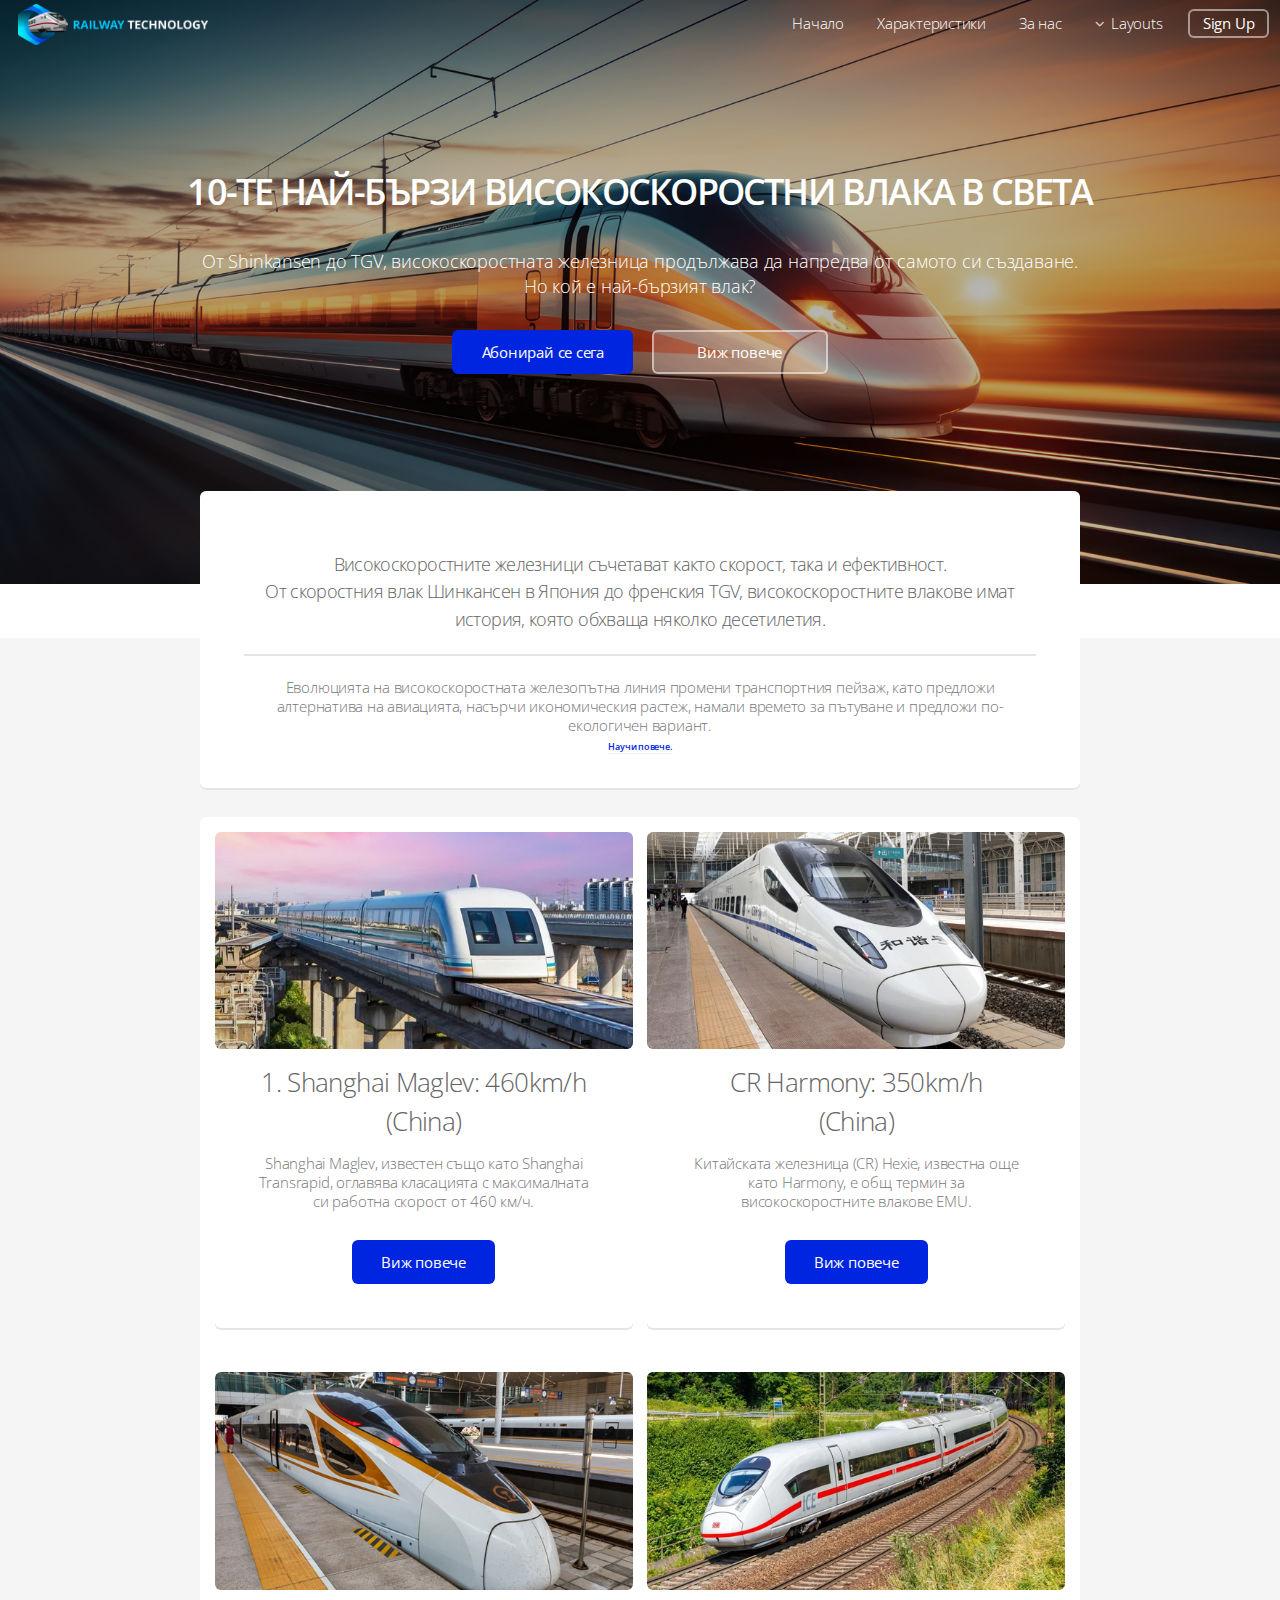
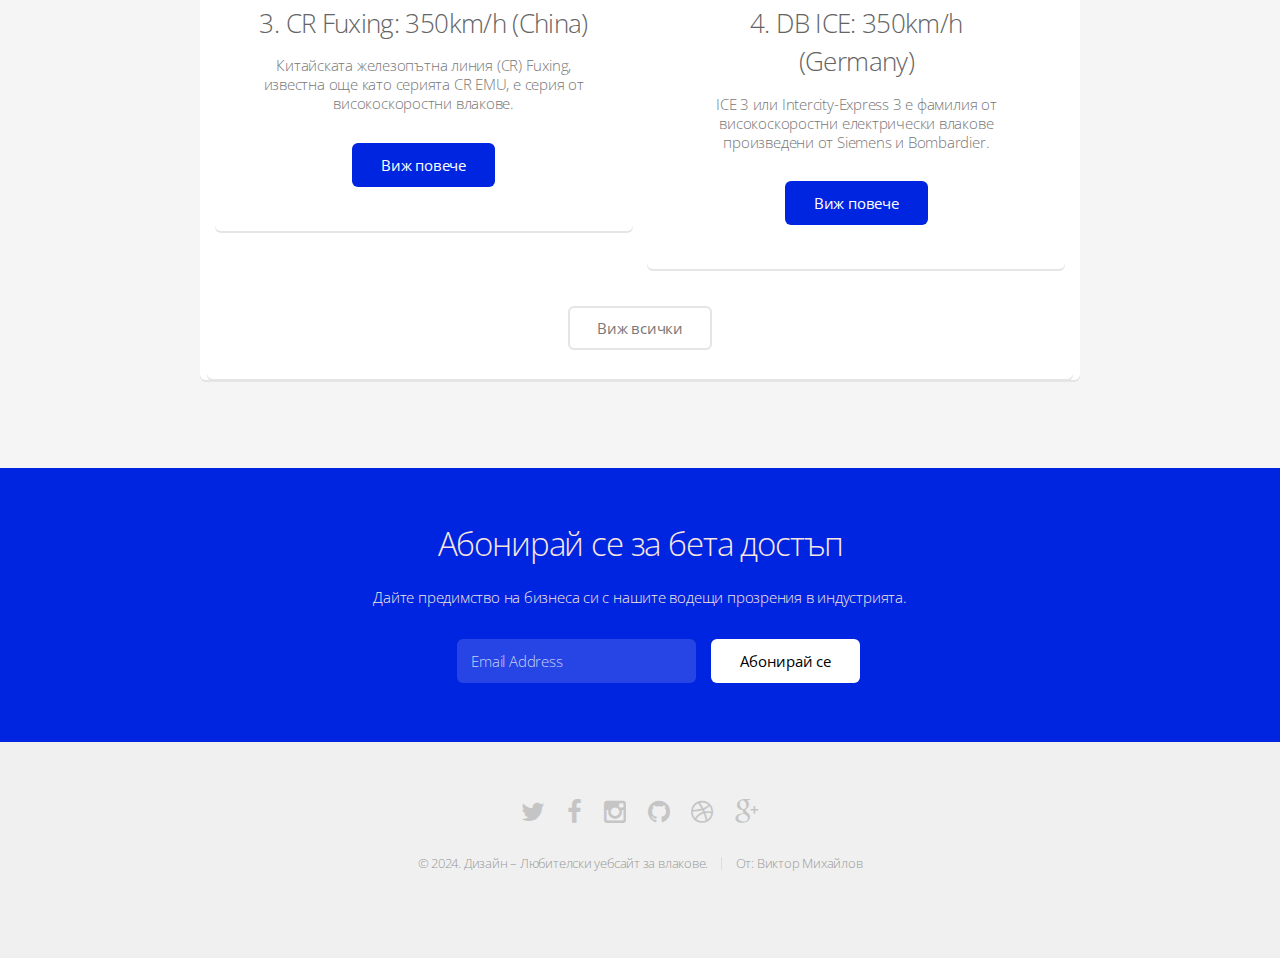
==== index.html @ ba0f1f6e "Commit 1(Bez final)" ====
<!doctype html>
<html>
	<head>
		<title>Railway technology</title>
		<meta charset="utf-8" />
		<meta name="viewport" content="width=device-width, initial-scale=1" />
		<!--[if lte IE 8]><script src="assets/js/ie/html5shiv.js"></script><![endif]-->
		<link rel="stylesheet" href="assets/css/main.css" />
		<!--[if lte IE 8]><link rel="stylesheet" href="assets/css/ie8.css" /><![endif]-->
	</head>
	<body class="landing">
		<div id="page-wrapper">

			<!-- Header -->
				<header id="header" class="alt">
					<h1><img class="logoimg" src="images/logo.png" alt="" /></h1>
					<nav id="nav">
						<ul>
							<li><a href="">Начало</a></li>
                            <li><a href="features.html">Характеристики</a></li>
                            <li><a href="aboutus.html">За нас</a></li>
							<li>
								<a href="#" class="icon fa-angle-down">Layouts</a>
								<ul>
									<li><a href="generic.html">Generic</a></li>
									<li><a href="contact.html">Contact</a></li>
									<li><a href="elements.html">Elements</a></li>
									<li>
										<a href="#">Submenu</a>
										<ul>
											<li><a href="#">Option One</a></li>
											<li><a href="#">Option Two</a></li>
											<li><a href="#">Option Three</a></li>
											<li><a href="#">Option Four</a></li>
										</ul>
									</li>
								</ul>
							</li>
							<li><a href="#" class="button">Sign Up</a></li>
						</ul>
					</nav>
				</header>

			<!-- Banner -->
				<section id="banner">
					<h2>10-те най-бързи високоскоростни влака в света</h2>
					<p>От Shinkansen до TGV, високоскоростната железница продължава да напредва от самото си създаване. <br>Но кой е най-бързият влак?<br /></p>
					<ul class="actions">
						<li><a href="#" class="button primary">Абонирай се сега</a></li>
						<li><a href="#" class="button secondary">Виж повече</a></li>
					</ul>
				</section>

			<!-- Main -->
				<section id="main" class="container">

					<section class="box special">
						<header class="major">
							<h2>Високоскоростните железници съчетават както скорост, така и ефективност. <br>От скоростния влак Шинкансен в Япония до френския TGV, високоскоростните влакове имат история, която обхваща няколко десетилетия.
							<br />
							</h2>
							<p>Еволюцията на високоскоростната железопътна линия промени транспортния пейзаж, като предложи алтернатива на авиацията, насърчи икономическия растеж, намали времето за пътуване и предложи по-екологичен вариант.<br><a class="rmore" href="#">Научи повече.</a><br/></p>
						</header>
						<span class="image featured"><img src="images/pic01.jpg" alt="" /></span>
					</section>

				<div class="row box preview">
						<div class="6u 12u(narrower) preblc">

							<section class="box special">
								<span class="image featured"><img src="images/pic02.jpg" alt="" /></span>
								<h3>1. Shanghai Maglev: 460km/h (China)</h3>
								<p>Shanghai Maglev, известен също като Shanghai Transrapid, оглавява класацията с максималната си работна скорост от 460 км/ч.</p>
								<ul class="actions">
									<li><a href="#" class="button alt primary">Виж повече</a></li>
								</ul>
							</section>

						</div>
						<div class="6u 12u(narrower) preblc">

							<section class="box special">
								<span class="image featured"><img src="images/pic03.jpg" alt="" /></span>
								<h3>CR Harmony: 350km/h (China)</h3>
								<p>Китайската железница (CR) Hexie, известна още като Harmony, е общ термин за високоскоростните влакове EMU.</p>
								<ul class="actions">
									<li><a href="#" class="button alt primary">Виж повече</a></li>
								</ul>
							</section>

						</div>
						<div class="6u 12u(narrower) preblc">

							<section class="box special">
								<span class="image featured"><img src="images/pic04.jpg" alt="" /></span>
								<h3>3. CR Fuxing: 350km/h (China)</h3>
								<p>Китайската железопътна линия (CR) Fuxing, известна още като серията CR EMU, е серия от високоскоростни влакове.</p>
								<ul class="actions">
									<li><a href="#" class="button alt primary">Виж повече</a></li>
								</ul>
							</section>

						</div>
						<div class="6u 12u(narrower) preblc">

							<section class="box special">
								<span class="image featured"><img src="images/pic05.jpg" alt="" /></span>
								<h3>4. DB ICE: 350km/h (Germany)</h3>
								<p>ICE 3 или Intercity-Express 3 е фамилия от високоскоростни електрически влакове произведени от Siemens и Bombardier.</p>
								<ul class="actions">
									<li><a href="#" class="button alt primary">Виж повече</a></li>
								</ul>
							</section>

						</div>

 						
							<section class="box special ulhome">
								<ul class="actions">
									<li><a href="features.html" class="button alt">Виж всички</a></li>
								</ul>
							</section>
						                   
			<!-- CTA end-->                    
                    
					</div>

				</section>

			<!-- CTA -->
				<section id="cta">

					<h2>Абонирай се за бета достъп</h2>
					<p>Дайте предимство на бизнеса си с нашите водещи прозрения в индустрията.</p>

					<form>
						<div class="row uniform 50%">
							<div class="8u 12u(mobilep)">
								<input type="email" name="email" id="email" placeholder="Email Address" />
							</div>
							    <div class="4u 12u(mobilep)">
					                <ul class="actions">
						                <li><a href="#" class="button tertiary">Абонирай се</a></li>						
					                </ul>
							    </div>
						    </div>
					</form>

				</section>

			<!-- Footer -->
				<footer id="footer">
					<ul class="icons">
						<li><a href="#" class="icon fa-twitter"><span class="label">Twitter</span></a></li>
						<li><a href="#" class="icon fa-facebook"><span class="label">Facebook</span></a></li>
						<li><a href="#" class="icon fa-instagram"><span class="label">Instagram</span></a></li>
						<li><a href="#" class="icon fa-github"><span class="label">Github</span></a></li>
						<li><a href="#" class="icon fa-dribbble"><span class="label">Dribbble</span></a></li>
						<li><a href="#" class="icon fa-google-plus"><span class="label">Google+</span></a></li>
					</ul>
					<ul class="copyright">
						<li>&copy; 2024. Дизайн – Любителски уебсайт за влакове.</li><li>От: Виктор Михайлов</li>
					</ul>
				</footer>

		</div>

		<!-- Scripts -->
			<script src="assets/js/jquery.min.js"></script>
			<script src="assets/js/jquery.dropotron.min.js"></script>
			<script src="assets/js/jquery.scrollgress.min.js"></script>
			<script src="assets/js/skel.min.js"></script>
			<script src="assets/js/util.js"></script>
			<!--[if lte IE 8]><script src="assets/js/ie/respond.min.js"></script><![endif]-->
			<script src="assets/js/main.js"></script>

	</body>
</html>
---- assets/css/main.css ----
@import url('https://fonts.googleapis.com/css?family=Open+Sans&display=swap');
@import url("font-awesome.min.css");



	html, body, div, span, applet, object, iframe, h1, h2, h3, h4, h5, h6, p, blockquote, pre, a, abbr, acronym, address, big, cite, code, del, dfn, em, img, ins, kbd, q, s, samp, small, strike, strong, sub, sup, tt, var, b, u, i, center, dl, dt, dd, ol, ul, li, fieldset, form, label, legend, table, caption, tbody, tfoot, thead, tr, th, td, article, aside, canvas, details, embed, figure, figcaption, footer, header, hgroup, menu, nav, output, ruby, section, summary, time, mark, audio, video {
		margin: 0;
		padding: 0;
		border: 0;
		font-size: 100%;
		font: inherit;
		vertical-align: baseline;
	}

    .logoimg {
        width: 15%;
        padding-top: 0.3em;
    }


	article, aside, details, figcaption, figure, footer, header, hgroup, menu, nav, section {
		display: block;
	}

	body {
		line-height: 1;
	}

	ol, ul {
		list-style: none;
	}

	blockquote, q {
		quotes: none;
	}

	blockquote:before, blockquote:after, q:before, q:after {
		content: '';
		content: none;
	}

	table {
		border-collapse: collapse;
		border-spacing: 0;
	}

	body {
		-webkit-text-size-adjust: none;
	}

/* Box Model */

	*, *:before, *:after {
		-moz-box-sizing: border-box;
		-webkit-box-sizing: border-box;
		box-sizing: border-box;
	}

/* Containers */

	.container {
		margin-left: auto;
		margin-right: auto;
	}
    .features_cnt {
        margin-top: -8em !important;
    }


	.container.\31 25\25 {
		width: 100%;
		max-width: 75em;
		min-width: 60em;
	}

	.container.\37 5\25 {
		width: 45em;
	}

	.container.\35 0\25 {
		width: 30em;
	}

	.container.\32 5\25 {
		width: 15em;
	}

	.container {
		width: 60em;
	}

	@media screen and (max-width: 1680px) {

		.container.\31 25\25 {
			width: 100%;
			max-width: 75em;
			min-width: 60em;
		}

		.container.\37 5\25 {
			width: 45em;
		}

		.container.\35 0\25 {
			width: 30em;
		}

		.container.\32 5\25 {
			width: 15em;
		}

		.container {
			width: 60em;
		}

	}

	@media screen and (max-width: 1280px) {

		.container.\31 25\25 {
			width: 100%;
			max-width: 75em;
			min-width: 60em;
		}

		.container.\37 5\25 {
			width: 45em;
		}

		.container.\35 0\25 {
			width: 30em;
		}

		.container.\32 5\25 {
			width: 15em;
		}

		.container {
			width: 60em;
		}

	}

	@media screen and (max-width: 980px) {

		.container.\31 25\25 {
			width: 100%;
			max-width: 112.5%;
			min-width: 90%;
		}

		.container.\37 5\25 {
			width: 67.5%;
		}

		.container.\35 0\25 {
			width: 45%;
		}

		.container.\32 5\25 {
			width: 22.5%;
		}

		.container {
			width: 90%;
		}

	}

	@media screen and (max-width: 840px) {

		.container.\31 25\25 {
			width: 100%;
			max-width: 112.5%;
			min-width: 90%;
		}

		.container.\37 5\25 {
			width: 67.5%;
		}

		.container.\35 0\25 {
			width: 45%;
		}

		.container.\32 5\25 {
			width: 22.5%;
		}

		.container {
			width: 90% !important;
		}

	}

	@media screen and (max-width: 736px) {

		.container.\31 25\25 {
			width: 100%;
			max-width: 125%;
			min-width: 100%;
		}

		.container.\37 5\25 {
			width: 75%;
		}

		.container.\35 0\25 {
			width: 50%;
		}

		.container.\32 5\25 {
			width: 25%;
		}

		.container {
			width: 100% !important;
		}

	}

	@media screen and (max-width: 480px) {

		.container.\31 25\25 {
			width: 100%;
			max-width: 125%;
			min-width: 100%;
		}

		.container.\37 5\25 {
			width: 75%;
		}

		.container.\35 0\25 {
			width: 50%;
		}

		.container.\32 5\25 {
			width: 25%;
		}

		.container {
			width: 100% !important;
		}

	}
        .inner_a {
            padding-bottom: 0 !important;
        }
        .inner_b {
            padding-top: 0 !important;
        }
        .inner_d {
            padding: 0 0 !important;
        }

/* Grid */

	.row {
		border-bottom: solid 1px transparent;
		-moz-box-sizing: border-box;
		-webkit-box-sizing: border-box;
		box-sizing: border-box;
	}

	.row > * {
		float: left;
		-moz-box-sizing: border-box;
		-webkit-box-sizing: border-box;
		box-sizing: border-box;
	}

	.row:after, .row:before {
		content: '';
		display: block;
		clear: both;
		height: 0;
	}

	.row.uniform > * > :first-child {
		margin-top: 0;
	}

	.row.uniform > * > :last-child {
		margin-bottom: 0;
	}

	.row.\30 \25 > * {
		padding: 0 0 0 0em;
	}

	.row.\30 \25 {
		margin: 0 0 -1px 0em;
	}

	.row.uniform.\30 \25 > * {
		padding: 0em 0 0 0em;
	}

	.row.uniform.\30 \25 {
		margin: 0em 0 -1px 0em;
	}

	.row > * {
		padding: 0 0 0 2em;
	}

	.row {
		margin: 0 0 -1px -2em;
	}

	.row.uniform > * {
		padding: 2em 0 0 2em;
	}

	.row.uniform {
		margin: -2em 0 -1px -2em;
	}

	.row.\32 00\25 > * {
		padding: 0 0 0 4em;
	}

	.row.\32 00\25 {
		margin: 0 0 -1px -4em;
	}

	.row.uniform.\32 00\25 > * {
		padding: 4em 0 0 4em;
	}

	.row.uniform.\32 00\25 {
		margin: -4em 0 -1px -4em;
	}

	.row.\31 50\25 > * {
		padding: 0 0 0 3em;
	}

	.row.\31 50\25 {
		margin: 0 0 -1px -3em;
	}

	.row.uniform.\31 50\25 > * {
		padding: 3em 0 0 3em;
	}

	.row.uniform.\31 50\25 {
		margin: -3em 0 -1px -3em;
	}

	.row.\35 0\25 > * {
		padding: 0 0 0 1em;
	}

	.row.\35 0\25 {
		margin: 0 0 -1px -1em;
	}

	.row.uniform.\35 0\25 > * {
		padding: 1em 0 0 1em;
	}

	.row.uniform.\35 0\25 {
		margin: -1em 0 -1px -1em;
	}

	.row.\32 5\25 > * {
		padding: 0 0 0 0.5em;
	}

	.row.\32 5\25 {
		margin: 0 0 -1px -0.5em;
	}

	.row.uniform.\32 5\25 > * {
		padding: 0.5em 0 0 0.5em;
	}

	.row.uniform.\32 5\25 {
		margin: -0.5em 0 -1px -0.5em;
	}

	.\31 2u, .\31 2u\24 {
		width: 100%;
		clear: none;
		margin-left: 0;
	}

	.\31 1u, .\31 1u\24 {
		width: 91.6666666667%;
		clear: none;
		margin-left: 0;
	}

	.\31 0u, .\31 0u\24 {
		width: 83.3333333333%;
		clear: none;
		margin-left: 0;
	}

	.\39 u, .\39 u\24 {
		width: 75%;
		clear: none;
		margin-left: 0;
	}

	.\38 u, .\38 u\24 {
		width: 66.6666666667%;
		clear: none;
		margin-left: 0;
	}

	.\37 u, .\37 u\24 {
		width: 58.3333333333%;
		clear: none;
		margin-left: 0;
	}

	.\36 u, .\36 u\24 {
		width: 50%;
		clear: none;
		margin-left: 0;
	}

	.\35 u, .\35 u\24 {
		width: 41.6666666667%;
		clear: none;
		margin-left: 0;
	}

	.\34 u, .\34 u\24 {
		width: 33.3333333333%;
		clear: none;
		margin-left: 0;
	}

	.\33 u, .\33 u\24 {
		width: 25%;
		clear: none;
		margin-left: 0;
	}

	.\32 u, .\32 u\24 {
		width: 16.6666666667%;
		clear: none;
		margin-left: 0;
	}

	.\31 u, .\31 u\24 {
		width: 8.3333333333%;
		clear: none;
		margin-left: 0;
	}

	.\31 2u\24 + *,
	.\31 1u\24 + *,
	.\31 0u\24 + *,
	.\39 u\24 + *,
	.\38 u\24 + *,
	.\37 u\24 + *,
	.\36 u\24 + *,
	.\35 u\24 + *,
	.\34 u\24 + *,
	.\33 u\24 + *,
	.\32 u\24 + *,
	.\31 u\24 + * {
		clear: left;
	}

	.\-11u {
		margin-left: 91.66667%;
	}

	.\-10u {
		margin-left: 83.33333%;
	}

	.\-9u {
		margin-left: 75%;
	}

	.\-8u {
		margin-left: 66.66667%;
	}

	.\-7u {
		margin-left: 58.33333%;
	}

	.\-6u {
		margin-left: 50%;
	}

	.\-5u {
		margin-left: 41.66667%;
	}

	.\-4u {
		margin-left: 33.33333%;
	}

	.\-3u {
		margin-left: 25%;
	}

	.\-2u {
		margin-left: 16.66667%;
	}

	.\-1u {
		margin-left: 8.33333%;
	}

	@media screen and (max-width: 1680px) {

		.row > * {
			padding: 0 0 0 2em;
		}

		.row {
			margin: 0 0 -1px -2em;
		}

		.row.uniform > * {
			padding: 2em 0 0 2em;
		}

		.row.uniform {
			margin: -2em 0 -1px -2em;
		}

		.row.\32 00\25 > * {
			padding: 0 0 0 4em;
		}

		.row.\32 00\25 {
			margin: 0 0 -1px -4em;
		}

		.row.uniform.\32 00\25 > * {
			padding: 4em 0 0 4em;
		}

		.row.uniform.\32 00\25 {
			margin: -4em 0 -1px -4em;
		}

		.row.\31 50\25 > * {
			padding: 0 0 0 3em;
		}

		.row.\31 50\25 {
			margin: 0 0 -1px -3em;
		}

		.row.uniform.\31 50\25 > * {
			padding: 3em 0 0 3em;
		}

		.row.uniform.\31 50\25 {
			margin: -3em 0 -1px -3em;
		}

		.row.\35 0\25 > * {
			padding: 0 0 0 1em;
		}

		.row.\35 0\25 {
			margin: 0 0 -1px -1em;
		}

		.row.uniform.\35 0\25 > * {
			padding: 1em 0 0 1em;
		}

		.row.uniform.\35 0\25 {
			margin: -1em 0 -1px -1em;
		}

		.row.\32 5\25 > * {
			padding: 0 0 0 0.5em;
		}

		.row.\32 5\25 {
			margin: 0 0 -1px -0.5em;
		}

		.row.uniform.\32 5\25 > * {
			padding: 0.5em 0 0 0.5em;
		}

		.row.uniform.\32 5\25 {
			margin: -0.5em 0 -1px -0.5em;
		}

		.\31 2u\28wide\29, .\31 2u\24\28wide\29 {
			width: 100%;
			clear: none;
			margin-left: 0;
		}

		.\31 1u\28wide\29, .\31 1u\24\28wide\29 {
			width: 91.6666666667%;
			clear: none;
			margin-left: 0;
		}

		.\31 0u\28wide\29, .\31 0u\24\28wide\29 {
			width: 83.3333333333%;
			clear: none;
			margin-left: 0;
		}

		.\39 u\28wide\29, .\39 u\24\28wide\29 {
			width: 75%;
			clear: none;
			margin-left: 0;
		}

		.\38 u\28wide\29, .\38 u\24\28wide\29 {
			width: 66.6666666667%;
			clear: none;
			margin-left: 0;
		}

		.\37 u\28wide\29, .\37 u\24\28wide\29 {
			width: 58.3333333333%;
			clear: none;
			margin-left: 0;
		}

		.\36 u\28wide\29, .\36 u\24\28wide\29 {
			width: 50%;
			clear: none;
			margin-left: 0;
		}

		.\35 u\28wide\29, .\35 u\24\28wide\29 {
			width: 41.6666666667%;
			clear: none;
			margin-left: 0;
		}

		.\34 u\28wide\29, .\34 u\24\28wide\29 {
			width: 33.3333333333%;
			clear: none;
			margin-left: 0;
		}

		.\33 u\28wide\29, .\33 u\24\28wide\29 {
			width: 25%;
			clear: none;
			margin-left: 0;
		}

		.\32 u\28wide\29, .\32 u\24\28wide\29 {
			width: 16.6666666667%;
			clear: none;
			margin-left: 0;
		}

		.\31 u\28wide\29, .\31 u\24\28wide\29 {
			width: 8.3333333333%;
			clear: none;
			margin-left: 0;
		}

		.\31 2u\24\28wide\29 + *,
		.\31 1u\24\28wide\29 + *,
		.\31 0u\24\28wide\29 + *,
		.\39 u\24\28wide\29 + *,
		.\38 u\24\28wide\29 + *,
		.\37 u\24\28wide\29 + *,
		.\36 u\24\28wide\29 + *,
		.\35 u\24\28wide\29 + *,
		.\34 u\24\28wide\29 + *,
		.\33 u\24\28wide\29 + *,
		.\32 u\24\28wide\29 + *,
		.\31 u\24\28wide\29 + * {
			clear: left;
		}

		.\-11u\28wide\29 {
			margin-left: 91.66667%;
		}

		.\-10u\28wide\29 {
			margin-left: 83.33333%;
		}

		.\-9u\28wide\29 {
			margin-left: 75%;
		}

		.\-8u\28wide\29 {
			margin-left: 66.66667%;
		}

		.\-7u\28wide\29 {
			margin-left: 58.33333%;
		}

		.\-6u\28wide\29 {
			margin-left: 50%;
		}

		.\-5u\28wide\29 {
			margin-left: 41.66667%;
		}

		.\-4u\28wide\29 {
			margin-left: 33.33333%;
		}

		.\-3u\28wide\29 {
			margin-left: 25%;
		}

		.\-2u\28wide\29 {
			margin-left: 16.66667%;
		}

		.\-1u\28wide\29 {
			margin-left: 8.33333%;
		}

	}

	@media screen and (max-width: 1280px) {

		.row > * {
			padding: 0 0 0 2em;
		}

		.row {
			margin: 0 0 -1px -2em;
		}

		.row.uniform > * {
			padding: 2em 0 0 2em;
		}

		.row.uniform {
			margin: -2em 0 -1px -2em;
		}

		.row.\32 00\25 > * {
			padding: 0 0 0 4em;
		}

		.row.\32 00\25 {
			margin: 0 0 -1px -4em;
		}

		.row.uniform.\32 00\25 > * {
			padding: 4em 0 0 4em;
		}

		.row.uniform.\32 00\25 {
			margin: -4em 0 -1px -4em;
		}

		.row.\31 50\25 > * {
			padding: 0 0 0 3em;
		}

		.row.\31 50\25 {
			margin: 0 0 -1px -3em;
		}

		.row.uniform.\31 50\25 > * {
			padding: 3em 0 0 3em;
		}

		.row.uniform.\31 50\25 {
			margin: -3em 0 -1px -3em;
		}

		.row.\35 0\25 > * {
			padding: 0 0 0 1em;
		}

		.row.\35 0\25 {
			margin: 0 0 -1px -1em;
		}

		.row.uniform.\35 0\25 > * {
			padding: 1em 0 0 1em;
		}

		.row.uniform.\35 0\25 {
			margin: -1em 0 -1px -1em;
		}

		.row.\32 5\25 > * {
			padding: 0 0 0 0.5em;
		}

		.row.\32 5\25 {
			margin: 0 0 -1px -0.5em;
		}

		.row.uniform.\32 5\25 > * {
			padding: 0.5em 0 0 0.5em;
		}

		.row.uniform.\32 5\25 {
			margin: -0.5em 0 -1px -0.5em;
		}

		.\31 2u\28normal\29, .\31 2u\24\28normal\29 {
			width: 100%;
			clear: none;
			margin-left: 0;
		}

		.\31 1u\28normal\29, .\31 1u\24\28normal\29 {
			width: 91.6666666667%;
			clear: none;
			margin-left: 0;
		}

		.\31 0u\28normal\29, .\31 0u\24\28normal\29 {
			width: 83.3333333333%;
			clear: none;
			margin-left: 0;
		}

		.\39 u\28normal\29, .\39 u\24\28normal\29 {
			width: 75%;
			clear: none;
			margin-left: 0;
		}

		.\38 u\28normal\29, .\38 u\24\28normal\29 {
			width: 66.6666666667%;
			clear: none;
			margin-left: 0;
		}

		.\37 u\28normal\29, .\37 u\24\28normal\29 {
			width: 58.3333333333%;
			clear: none;
			margin-left: 0;
		}

		.\36 u\28normal\29, .\36 u\24\28normal\29 {
			width: 50%;
			clear: none;
			margin-left: 0;
		}

		.\35 u\28normal\29, .\35 u\24\28normal\29 {
			width: 41.6666666667%;
			clear: none;
			margin-left: 0;
		}

		.\34 u\28normal\29, .\34 u\24\28normal\29 {
			width: 33.3333333333%;
			clear: none;
			margin-left: 0;
		}

		.\33 u\28normal\29, .\33 u\24\28normal\29 {
			width: 25%;
			clear: none;
			margin-left: 0;
		}

		.\32 u\28normal\29, .\32 u\24\28normal\29 {
			width: 16.6666666667%;
			clear: none;
			margin-left: 0;
		}

		.\31 u\28normal\29, .\31 u\24\28normal\29 {
			width: 8.3333333333%;
			clear: none;
			margin-left: 0;
		}

		.\31 2u\24\28normal\29 + *,
		.\31 1u\24\28normal\29 + *,
		.\31 0u\24\28normal\29 + *,
		.\39 u\24\28normal\29 + *,
		.\38 u\24\28normal\29 + *,
		.\37 u\24\28normal\29 + *,
		.\36 u\24\28normal\29 + *,
		.\35 u\24\28normal\29 + *,
		.\34 u\24\28normal\29 + *,
		.\33 u\24\28normal\29 + *,
		.\32 u\24\28normal\29 + *,
		.\31 u\24\28normal\29 + * {
			clear: left;
		}

		.\-11u\28normal\29 {
			margin-left: 91.66667%;
		}

		.\-10u\28normal\29 {
			margin-left: 83.33333%;
		}

		.\-9u\28normal\29 {
			margin-left: 75%;
		}

		.\-8u\28normal\29 {
			margin-left: 66.66667%;
		}

		.\-7u\28normal\29 {
			margin-left: 58.33333%;
		}

		.\-6u\28normal\29 {
			margin-left: 50%;
		}

		.\-5u\28normal\29 {
			margin-left: 41.66667%;
		}

		.\-4u\28normal\29 {
			margin-left: 33.33333%;
		}

		.\-3u\28normal\29 {
			margin-left: 25%;
		}

		.\-2u\28normal\29 {
			margin-left: 16.66667%;
		}

		.\-1u\28normal\29 {
			margin-left: 8.33333%;
		}

	}

	@media screen and (max-width: 980px) {

		.row > * {
			padding: 0 0 0 2em;
		}

		.row {
			margin: 0 0 -1px -2em;
		}

		.row.uniform > * {
			padding: 2em 0 0 2em;
		}

		.row.uniform {
			margin: -2em 0 -1px -2em;
		}

		.row.\32 00\25 > * {
			padding: 0 0 0 4em;
		}

		.row.\32 00\25 {
			margin: 0 0 -1px -4em;
		}

		.row.uniform.\32 00\25 > * {
			padding: 4em 0 0 4em;
		}

		.row.uniform.\32 00\25 {
			margin: -4em 0 -1px -4em;
		}

		.row.\31 50\25 > * {
			padding: 0 0 0 3em;
		}

		.row.\31 50\25 {
			margin: 0 0 -1px -3em;
		}

		.row.uniform.\31 50\25 > * {
			padding: 3em 0 0 3em;
		}

		.row.uniform.\31 50\25 {
			margin: -3em 0 -1px -3em;
		}

		.row.\35 0\25 > * {
			padding: 0 0 0 1em;
		}

		.row.\35 0\25 {
			margin: 0 0 -1px -1em;
		}

		.row.uniform.\35 0\25 > * {
			padding: 1em 0 0 1em;
		}

		.row.uniform.\35 0\25 {
			margin: -1em 0 -1px -1em;
		}

		.row.\32 5\25 > * {
			padding: 0 0 0 0.5em;
		}

		.row.\32 5\25 {
			margin: 0 0 -1px -0.5em;
		}

		.row.uniform.\32 5\25 > * {
			padding: 0.5em 0 0 0.5em;
		}

		.row.uniform.\32 5\25 {
			margin: -0.5em 0 -1px -0.5em;
		}

		.\31 2u\28narrow\29, .\31 2u\24\28narrow\29 {
			width: 100%;
			clear: none;
			margin-left: 0;
		}

		.\31 1u\28narrow\29, .\31 1u\24\28narrow\29 {
			width: 91.6666666667%;
			clear: none;
			margin-left: 0;
		}

		.\31 0u\28narrow\29, .\31 0u\24\28narrow\29 {
			width: 83.3333333333%;
			clear: none;
			margin-left: 0;
		}

		.\39 u\28narrow\29, .\39 u\24\28narrow\29 {
			width: 75%;
			clear: none;
			margin-left: 0;
		}

		.\38 u\28narrow\29, .\38 u\24\28narrow\29 {
			width: 66.6666666667%;
			clear: none;
			margin-left: 0;
		}

		.\37 u\28narrow\29, .\37 u\24\28narrow\29 {
			width: 58.3333333333%;
			clear: none;
			margin-left: 0;
		}

		.\36 u\28narrow\29, .\36 u\24\28narrow\29 {
			width: 50%;
			clear: none;
			margin-left: 0;
		}

		.\35 u\28narrow\29, .\35 u\24\28narrow\29 {
			width: 41.6666666667%;
			clear: none;
			margin-left: 0;
		}

		.\34 u\28narrow\29, .\34 u\24\28narrow\29 {
			width: 33.3333333333%;
			clear: none;
			margin-left: 0;
		}

		.\33 u\28narrow\29, .\33 u\24\28narrow\29 {
			width: 25%;
			clear: none;
			margin-left: 0;
		}

		.\32 u\28narrow\29, .\32 u\24\28narrow\29 {
			width: 16.6666666667%;
			clear: none;
			margin-left: 0;
		}

		.\31 u\28narrow\29, .\31 u\24\28narrow\29 {
			width: 8.3333333333%;
			clear: none;
			margin-left: 0;
		}

		.\31 2u\24\28narrow\29 + *,
		.\31 1u\24\28narrow\29 + *,
		.\31 0u\24\28narrow\29 + *,
		.\39 u\24\28narrow\29 + *,
		.\38 u\24\28narrow\29 + *,
		.\37 u\24\28narrow\29 + *,
		.\36 u\24\28narrow\29 + *,
		.\35 u\24\28narrow\29 + *,
		.\34 u\24\28narrow\29 + *,
		.\33 u\24\28narrow\29 + *,
		.\32 u\24\28narrow\29 + *,
		.\31 u\24\28narrow\29 + * {
			clear: left;
		}

		.\-11u\28narrow\29 {
			margin-left: 91.66667%;
		}

		.\-10u\28narrow\29 {
			margin-left: 83.33333%;
		}

		.\-9u\28narrow\29 {
			margin-left: 75%;
		}

		.\-8u\28narrow\29 {
			margin-left: 66.66667%;
		}

		.\-7u\28narrow\29 {
			margin-left: 58.33333%;
		}

		.\-6u\28narrow\29 {
			margin-left: 50%;
		}

		.\-5u\28narrow\29 {
			margin-left: 41.66667%;
		}

		.\-4u\28narrow\29 {
			margin-left: 33.33333%;
		}

		.\-3u\28narrow\29 {
			margin-left: 25%;
		}

		.\-2u\28narrow\29 {
			margin-left: 16.66667%;
		}

		.\-1u\28narrow\29 {
			margin-left: 8.33333%;
		}

	}

	@media screen and (max-width: 840px) {

		.row > * {
			padding: 0 0 0 2em;
		}

		.row {
			margin: 0 0 -1px -2em;
		}

		.row.uniform > * {
			padding: 2em 0 0 2em;
		}

		.row.uniform {
			margin: -2em 0 -1px -2em;
		}

		.row.\32 00\25 > * {
			padding: 0 0 0 4em;
		}

		.row.\32 00\25 {
			margin: 0 0 -1px -4em;
		}

		.row.uniform.\32 00\25 > * {
			padding: 4em 0 0 4em;
		}

		.row.uniform.\32 00\25 {
			margin: -4em 0 -1px -4em;
		}

		.row.\31 50\25 > * {
			padding: 0 0 0 3em;
		}

		.row.\31 50\25 {
			margin: 0 0 -1px -3em;
		}

		.row.uniform.\31 50\25 > * {
			padding: 3em 0 0 3em;
		}

		.row.uniform.\31 50\25 {
			margin: -3em 0 -1px -3em;
		}

		.row.\35 0\25 > * {
			padding: 0 0 0 1em;
		}

		.row.\35 0\25 {
			margin: 0 0 -1px -1em;
		}

		.row.uniform.\35 0\25 > * {
			padding: 1em 0 0 1em;
		}

		.row.uniform.\35 0\25 {
			margin: -1em 0 -1px -1em;
		}

		.row.\32 5\25 > * {
			padding: 0 0 0 0.5em;
		}

		.row.\32 5\25 {
			margin: 0 0 -1px -0.5em;
		}

		.row.uniform.\32 5\25 > * {
			padding: 0.5em 0 0 0.5em;
		}

		.row.uniform.\32 5\25 {
			margin: -0.5em 0 -1px -0.5em;
		}

		.\31 2u\28narrower\29, .\31 2u\24\28narrower\29 {
			width: 100%;
			clear: none;
			margin-left: 0;
		}

		.\31 1u\28narrower\29, .\31 1u\24\28narrower\29 {
			width: 91.6666666667%;
			clear: none;
			margin-left: 0;
		}

		.\31 0u\28narrower\29, .\31 0u\24\28narrower\29 {
			width: 83.3333333333%;
			clear: none;
			margin-left: 0;
		}

		.\39 u\28narrower\29, .\39 u\24\28narrower\29 {
			width: 75%;
			clear: none;
			margin-left: 0;
		}

		.\38 u\28narrower\29, .\38 u\24\28narrower\29 {
			width: 66.6666666667%;
			clear: none;
			margin-left: 0;
		}

		.\37 u\28narrower\29, .\37 u\24\28narrower\29 {
			width: 58.3333333333%;
			clear: none;
			margin-left: 0;
		}

		.\36 u\28narrower\29, .\36 u\24\28narrower\29 {
			width: 50%;
			clear: none;
			margin-left: 0;
		}

		.\35 u\28narrower\29, .\35 u\24\28narrower\29 {
			width: 41.6666666667%;
			clear: none;
			margin-left: 0;
		}

		.\34 u\28narrower\29, .\34 u\24\28narrower\29 {
			width: 33.3333333333%;
			clear: none;
			margin-left: 0;
		}

		.\33 u\28narrower\29, .\33 u\24\28narrower\29 {
			width: 25%;
			clear: none;
			margin-left: 0;
		}

		.\32 u\28narrower\29, .\32 u\24\28narrower\29 {
			width: 16.6666666667%;
			clear: none;
			margin-left: 0;
		}

		.\31 u\28narrower\29, .\31 u\24\28narrower\29 {
			width: 8.3333333333%;
			clear: none;
			margin-left: 0;
		}

		.\31 2u\24\28narrower\29 + *,
		.\31 1u\24\28narrower\29 + *,
		.\31 0u\24\28narrower\29 + *,
		.\39 u\24\28narrower\29 + *,
		.\38 u\24\28narrower\29 + *,
		.\37 u\24\28narrower\29 + *,
		.\36 u\24\28narrower\29 + *,
		.\35 u\24\28narrower\29 + *,
		.\34 u\24\28narrower\29 + *,
		.\33 u\24\28narrower\29 + *,
		.\32 u\24\28narrower\29 + *,
		.\31 u\24\28narrower\29 + * {
			clear: left;
		}

		.\-11u\28narrower\29 {
			margin-left: 91.66667%;
		}

		.\-10u\28narrower\29 {
			margin-left: 83.33333%;
		}

		.\-9u\28narrower\29 {
			margin-left: 75%;
		}

		.\-8u\28narrower\29 {
			margin-left: 66.66667%;
		}

		.\-7u\28narrower\29 {
			margin-left: 58.33333%;
		}

		.\-6u\28narrower\29 {
			margin-left: 50%;
		}

		.\-5u\28narrower\29 {
			margin-left: 41.66667%;
		}

		.\-4u\28narrower\29 {
			margin-left: 33.33333%;
		}

		.\-3u\28narrower\29 {
			margin-left: 25%;
		}

		.\-2u\28narrower\29 {
			margin-left: 16.66667%;
		}

		.\-1u\28narrower\29 {
			margin-left: 8.33333%;
		}

	}

	@media screen and (max-width: 736px) {

		.row > * {
			padding: 0 0 0 2em;
		}

		.row {
			margin: 0 0 -1px -2em;
		}

		.row.uniform > * {
			padding: 2em 0 0 2em;
		}

		.row.uniform {
			margin: -2em 0 -1px -2em;
		}

		.row.\32 00\25 > * {
			padding: 0 0 0 4em;
		}

		.row.\32 00\25 {
			margin: 0 0 -1px -4em;
		}

		.row.uniform.\32 00\25 > * {
			padding: 4em 0 0 4em;
		}

		.row.uniform.\32 00\25 {
			margin: -4em 0 -1px -4em;
		}

		.row.\31 50\25 > * {
			padding: 0 0 0 3em;
		}

		.row.\31 50\25 {
			margin: 0 0 -1px -3em;
		}

		.row.uniform.\31 50\25 > * {
			padding: 3em 0 0 3em;
		}

		.row.uniform.\31 50\25 {
			margin: -3em 0 -1px -3em;
		}

		.row.\35 0\25 > * {
			padding: 0 0 0 1em;
		}

		.row.\35 0\25 {
			margin: 0 0 -1px -1em;
		}

		.row.uniform.\35 0\25 > * {
			padding: 1em 0 0 1em;
		}

		.row.uniform.\35 0\25 {
			margin: -1em 0 -1px -1em;
		}

		.row.\32 5\25 > * {
			padding: 0 0 0 0.5em;
		}

		.row.\32 5\25 {
			margin: 0 0 -1px -0.5em;
		}

		.row.uniform.\32 5\25 > * {
			padding: 0.5em 0 0 0.5em;
		}

		.row.uniform.\32 5\25 {
			margin: -0.5em 0 -1px -0.5em;
		}

		.\31 2u\28mobile\29, .\31 2u\24\28mobile\29 {
			width: 100%;
			clear: none;
			margin-left: 0;
		}

		.\31 1u\28mobile\29, .\31 1u\24\28mobile\29 {
			width: 91.6666666667%;
			clear: none;
			margin-left: 0;
		}

		.\31 0u\28mobile\29, .\31 0u\24\28mobile\29 {
			width: 83.3333333333%;
			clear: none;
			margin-left: 0;
		}

		.\39 u\28mobile\29, .\39 u\24\28mobile\29 {
			width: 75%;
			clear: none;
			margin-left: 0;
		}

		.\38 u\28mobile\29, .\38 u\24\28mobile\29 {
			width: 66.6666666667%;
			clear: none;
			margin-left: 0;
		}

		.\37 u\28mobile\29, .\37 u\24\28mobile\29 {
			width: 58.3333333333%;
			clear: none;
			margin-left: 0;
		}

		.\36 u\28mobile\29, .\36 u\24\28mobile\29 {
			width: 50%;
			clear: none;
			margin-left: 0;
		}

		.\35 u\28mobile\29, .\35 u\24\28mobile\29 {
			width: 41.6666666667%;
			clear: none;
			margin-left: 0;
		}

		.\34 u\28mobile\29, .\34 u\24\28mobile\29 {
			width: 33.3333333333%;
			clear: none;
			margin-left: 0;
		}

		.\33 u\28mobile\29, .\33 u\24\28mobile\29 {
			width: 25%;
			clear: none;
			margin-left: 0;
		}

		.\32 u\28mobile\29, .\32 u\24\28mobile\29 {
			width: 16.6666666667%;
			clear: none;
			margin-left: 0;
		}

		.\31 u\28mobile\29, .\31 u\24\28mobile\29 {
			width: 8.3333333333%;
			clear: none;
			margin-left: 0;
		}

		.\31 2u\24\28mobile\29 + *,
		.\31 1u\24\28mobile\29 + *,
		.\31 0u\24\28mobile\29 + *,
		.\39 u\24\28mobile\29 + *,
		.\38 u\24\28mobile\29 + *,
		.\37 u\24\28mobile\29 + *,
		.\36 u\24\28mobile\29 + *,
		.\35 u\24\28mobile\29 + *,
		.\34 u\24\28mobile\29 + *,
		.\33 u\24\28mobile\29 + *,
		.\32 u\24\28mobile\29 + *,
		.\31 u\24\28mobile\29 + * {
			clear: left;
		}

		.\-11u\28mobile\29 {
			margin-left: 91.66667%;
		}

		.\-10u\28mobile\29 {
			margin-left: 83.33333%;
		}

		.\-9u\28mobile\29 {
			margin-left: 75%;
		}

		.\-8u\28mobile\29 {
			margin-left: 66.66667%;
		}

		.\-7u\28mobile\29 {
			margin-left: 58.33333%;
		}

		.\-6u\28mobile\29 {
			margin-left: 50%;
		}

		.\-5u\28mobile\29 {
			margin-left: 41.66667%;
		}

		.\-4u\28mobile\29 {
			margin-left: 33.33333%;
		}

		.\-3u\28mobile\29 {
			margin-left: 25%;
		}

		.\-2u\28mobile\29 {
			margin-left: 16.66667%;
		}

		.\-1u\28mobile\29 {
			margin-left: 8.33333%;
		}

	}

	@media screen and (max-width: 480px) {

		.row > * {
			padding: 0 0 0 2em;
		}

		.row {
			margin: 0 0 -1px -2em;
		}

		.row.uniform > * {
			padding: 2em 0 0 2em;
		}

		.row.uniform {
			margin: -2em 0 -1px -2em;
		}

		.row.\32 00\25 > * {
			padding: 0 0 0 4em;
		}

		.row.\32 00\25 {
			margin: 0 0 -1px -4em;
		}

		.row.uniform.\32 00\25 > * {
			padding: 4em 0 0 4em;
		}

		.row.uniform.\32 00\25 {
			margin: -4em 0 -1px -4em;
		}

		.row.\31 50\25 > * {
			padding: 0 0 0 3em;
		}

		.row.\31 50\25 {
			margin: 0 0 -1px -3em;
		}

		.row.uniform.\31 50\25 > * {
			padding: 3em 0 0 3em;
		}

		.row.uniform.\31 50\25 {
			margin: -3em 0 -1px -3em;
		}

		.row.\35 0\25 > * {
			padding: 0 0 0 1em;
		}

		.row.\35 0\25 {
			margin: 0 0 -1px -1em;
		}

		.row.uniform.\35 0\25 > * {
			padding: 1em 0 0 1em;
		}

		.row.uniform.\35 0\25 {
			margin: -1em 0 -1px -1em;
		}

		.row.\32 5\25 > * {
			padding: 0 0 0 0.5em;
		}

		.row.\32 5\25 {
			margin: 0 0 -1px -0.5em;
		}

		.row.uniform.\32 5\25 > * {
			padding: 0.5em 0 0 0.5em;
		}

		.row.uniform.\32 5\25 {
			margin: -0.5em 0 -1px -0.5em;
		}

		.\31 2u\28mobilep\29, .\31 2u\24\28mobilep\29 {
			width: 100%;
			clear: none;
			margin-left: 0;
		}

		.\31 1u\28mobilep\29, .\31 1u\24\28mobilep\29 {
			width: 91.6666666667%;
			clear: none;
			margin-left: 0;
		}

		.\31 0u\28mobilep\29, .\31 0u\24\28mobilep\29 {
			width: 83.3333333333%;
			clear: none;
			margin-left: 0;
		}

		.\39 u\28mobilep\29, .\39 u\24\28mobilep\29 {
			width: 75%;
			clear: none;
			margin-left: 0;
		}

		.\38 u\28mobilep\29, .\38 u\24\28mobilep\29 {
			width: 66.6666666667%;
			clear: none;
			margin-left: 0;
		}

		.\37 u\28mobilep\29, .\37 u\24\28mobilep\29 {
			width: 58.3333333333%;
			clear: none;
			margin-left: 0;
		}

		.\36 u\28mobilep\29, .\36 u\24\28mobilep\29 {
			width: 50%;
			clear: none;
			margin-left: 0;
		}

		.\35 u\28mobilep\29, .\35 u\24\28mobilep\29 {
			width: 41.6666666667%;
			clear: none;
			margin-left: 0;
		}

		.\34 u\28mobilep\29, .\34 u\24\28mobilep\29 {
			width: 33.3333333333%;
			clear: none;
			margin-left: 0;
		}

		.\33 u\28mobilep\29, .\33 u\24\28mobilep\29 {
			width: 25%;
			clear: none;
			margin-left: 0;
		}

		.\32 u\28mobilep\29, .\32 u\24\28mobilep\29 {
			width: 16.6666666667%;
			clear: none;
			margin-left: 0;
		}

		.\31 u\28mobilep\29, .\31 u\24\28mobilep\29 {
			width: 8.3333333333%;
			clear: none;
			margin-left: 0;
		}

		.\31 2u\24\28mobilep\29 + *,
		.\31 1u\24\28mobilep\29 + *,
		.\31 0u\24\28mobilep\29 + *,
		.\39 u\24\28mobilep\29 + *,
		.\38 u\24\28mobilep\29 + *,
		.\37 u\24\28mobilep\29 + *,
		.\36 u\24\28mobilep\29 + *,
		.\35 u\24\28mobilep\29 + *,
		.\34 u\24\28mobilep\29 + *,
		.\33 u\24\28mobilep\29 + *,
		.\32 u\24\28mobilep\29 + *,
		.\31 u\24\28mobilep\29 + * {
			clear: left;
		}

		.\-11u\28mobilep\29 {
			margin-left: 91.66667%;
		}

		.\-10u\28mobilep\29 {
			margin-left: 83.33333%;
		}

		.\-9u\28mobilep\29 {
			margin-left: 75%;
		}

		.\-8u\28mobilep\29 {
			margin-left: 66.66667%;
		}

		.\-7u\28mobilep\29 {
			margin-left: 58.33333%;
		}

		.\-6u\28mobilep\29 {
			margin-left: 50%;
		}

		.\-5u\28mobilep\29 {
			margin-left: 41.66667%;
		}

		.\-4u\28mobilep\29 {
			margin-left: 33.33333%;
		}

		.\-3u\28mobilep\29 {
			margin-left: 25%;
		}

		.\-2u\28mobilep\29 {
			margin-left: 16.66667%;
		}

		.\-1u\28mobilep\29 {
			margin-left: 8.33333%;
		}

	}

/* Basic */

	body {
		background: #f5f5f5;
	}

	body, input, select, textarea {
		color: #777;
		font-family: "Open Sans";
		font-size: 16pt;
		font-weight: 300;
		line-height: 1.65em;
		letter-spacing: -0.015em;
	}

	a {
		-moz-transition: color 0.2s ease-in-out, border-bottom-color 0.2s ease-in-out;
		-webkit-transition: color 0.2s ease-in-out, border-bottom-color 0.2s ease-in-out;
		-ms-transition: color 0.2s ease-in-out, border-bottom-color 0.2s ease-in-out;
		transition: color 0.2s ease-in-out, border-bottom-color 0.2s ease-in-out;
		border-bottom: dotted 1px;
		color: #e89980;
		text-decoration: none;
	}

		a:hover {
			border-bottom-color: transparent;
		}

	strong, b {
		color: #646464;
		font-weight: 400;
	}

	em, i {
		font-style: italic;
	}

	p {
		margin: 0 0 2em 0;
	}

	h1, h2, h3, h4, h5, h6 {
		color: #646464;
		font-weight: 300;
		line-height: 1em;
		margin: 0 0 0.5em 0;
	}

		h1 a, h2 a, h3 a, h4 a, h5 a, h6 a {
			color: inherit;
			text-decoration: none;
		}

	h2 {
		font-size: 2.25em;
		line-height: 1.5em;
		letter-spacing: -0.035em;
	}

	h3 {
		font-size: 1.75em;
		line-height: 1.5em;
		letter-spacing: -0.025em;
	}

	h4 {
		font-size: 1.1em;
		line-height: 1.5em;
		letter-spacing: 0;
	}

	h5 {
		font-size: 0.9em;
		line-height: 1.5em;
		letter-spacing: 0;
	}

	h6 {
		font-size: 0.7em;
		line-height: 1.5em;
		letter-spacing: 0;
	}

	sub {
		font-size: 0.8em;
		position: relative;
		top: 0.5em;
	}

	sup {
		font-size: 0.8em;
		position: relative;
		top: -0.5em;
	}

	hr {
		border: 0;
		border-bottom: solid 2px #e5e5e5;
		margin: 2em 0;
	}

		hr.major {
			margin: 3em 0;
		}

	blockquote {
		border-left: solid 4px #e5e5e5;
		font-style: italic;
		margin: 0 0 2em 0;
		padding: 0.5em 0 0.5em 2em;
	}

	pre {
		-webkit-overflow-scrolling: touch;
		background: #f8f8f8;
		border-radius: 6px;
		border: solid 1px #e5e5e5;
		font-family: monospace;
		font-size: 0.9em;
		line-height: 1.75em;
		margin: 0 0 2em 0;
		overflow-x: auto;
		padding: 1em 1.5em;
	}

	code {
		background: #f8f8f8;
		border-radius: 6px;
		border: solid 1px #e5e5e5;
		font-family: monospace;
		font-size: 0.9em;
		margin: 0 0.25em;
		padding: 0.25em 0.65em;
	}

	.align-left {
		text-align: left;
	}

	.align-center {
		text-align: center;
	}

	.align-right {
		text-align: right;
	}

/* Section/Article */
    
    .rmore {
        font-size: 0.6em; 
        font-weight: 600;
        line-height: 2.5em;
        color: #0025E0;
        border-bottom-style: inset;
    }
    .preview {        
        padding: 0.5em 0.5em 0 !important;
        
    }
    .preblc {
        padding: 0.5em 0.5em;
    }

	section.special, article.special {
		text-align: center;
	}

	header p {
		color: #999;
		position: relative;
		margin: 0 0 1.5em 0;
		font-style: italic;
	}

	header h2 + p {
		font-size: 1.0em;
		margin-top: -1em;
		line-height: 1.3em;
	}

	header h3 + p {
		font-size: 1.1em;
		margin-top: -0.85em;
		line-height: 1.5em;
	}

	header h4 + p,
	header h5 + p,
	header h6 + p {
		font-size: 0.8em;
		margin-top: -0.5em;
		line-height: 1.5em;
	}

	header.major {
		padding: 1em 0;
		text-align: center;
	}

		header.major h2 {
            font-size: 1.25em;
			margin: 0;
            line-height: 1.5em;
            text-align: center;
		}

		header.major p {
			display: inline-block;
			border-top: solid 2px #e5e5e5;
			color: #777;
			margin: 1.5em 0 0 0;
			padding: 1.5em 0 0 0;
			font-style: normal;
		}
        .features_p p {
            margin:0 !important; 
            padding:0 !important;
            border: none !important;
            } 

/* Form */

	form {
		margin: 0 0 2em 0;
	}
	label {
		color: #646464;
		display: block;
		font-size: 0.9em;
		font-weight: 300;
		margin: 0 0 1em 0;
	}

	input[type="text"],
	input[type="password"],
	input[type="email"],
	select,
	textarea {
		-moz-appearance: none;
		-webkit-appearance: none;
		-ms-appearance: none;
		appearance: none;
		background: #f8f8f8;
		border-radius: 6px;
		border: solid 1px #e5e5e5;
		color: inherit;
		display: block;
		outline: 0;
		padding: 0 1em;
		text-decoration: none;
		width: 100%;
	}

		input[type="text"]:invalid,
		input[type="password"]:invalid,
		input[type="email"]:invalid,
		select:invalid,
		textarea:invalid {
			box-shadow: none;
		}

		input[type="text"]:focus,
		input[type="password"]:focus,
		input[type="email"]:focus,
		select:focus,
		textarea:focus {
			border-color: #e89980;
			box-shadow: 0 0 0 2px #e89980;
		}

	.select-wrapper {
		text-decoration: none;
		display: block;
		position: relative;
	}

		.select-wrapper:before {
			-moz-osx-font-smoothing: grayscale;
			-webkit-font-smoothing: antialiased;
			font-family: Open Sans;
			font-style: normal;
			font-weight: normal;
			text-transform: none !important;
		}

		.select-wrapper:before {
			color: #e5e5e5;
			content: '\f078';
			display: block;
			height: 3em;
			line-height: 3em;
			pointer-events: none;
			position: absolute;
			right: 0;
			text-align: center;
			top: 0;
			width: 3em;
		}

		.select-wrapper select::-ms-expand {
			display: none;
		}

	input[type="text"],
	input[type="password"],
	input[type="email"],
	select {
		height: 3em;
	}

	textarea {
		padding: 0.75em 1em;
	}

	input[type="checkbox"],
	input[type="radio"] {
		-moz-appearance: none;
		-webkit-appearance: none;
		-ms-appearance: none;
		appearance: none;
		display: block;
		float: left;
		margin-right: -2em;
		opacity: 0;
		width: 1em;
		z-index: -1;
	}

		input[type="checkbox"] + label,
		input[type="radio"] + label {
			text-decoration: none;
			color: #777;
			cursor: pointer;
			display: inline-block;
			font-size: 1em;
			font-weight: 300;
			padding-left: 2.55em;
			padding-right: 0.75em;
			position: relative;
		}

			input[type="checkbox"] + label:before,
			input[type="radio"] + label:before {
				-moz-osx-font-smoothing: grayscale;
				-webkit-font-smoothing: antialiased;
				font-family: Open Sans;
				font-style: normal;
				font-weight: normal;
				text-transform: none !important;
			}

			input[type="checkbox"] + label:before,
			input[type="radio"] + label:before {
				background: #f8f8f8;
				border-radius: 6px;
				border: solid 1px #e5e5e5;
				content: '';
				display: inline-block;
				height: 1.8em;
				left: 0;
				line-height: 1.725em;
				position: absolute;
				text-align: center;
				top: 0;
				width: 1.8em;
			}

		input[type="checkbox"]:checked + label:before,
		input[type="radio"]:checked + label:before {
			background: #666;
			border-color: #666;
			color: #ffffff;
			content: '\f00c';
		}

		input[type="checkbox"]:focus + label:before,
		input[type="radio"]:focus + label:before {
			border-color: #e89980;
			box-shadow: 0 0 0 1px #e89980;
		}

	input[type="checkbox"] + label:before {
		border-radius: 6px;
	}

	input[type="radio"] + label:before {
		border-radius: 100%;
	}

	::-webkit-input-placeholder {
		color: #999 !important;
		opacity: 1.0;
	}

	:-moz-placeholder {
		color: #999 !important;
		opacity: 1.0;
	}

	::-moz-placeholder {
		color: #999 !important;
		opacity: 1.0;
	}

	:-ms-input-placeholder {
		color: #999 !important;
		opacity: 1.0;
	}

	.formerize-placeholder {
		color: #999 !important;
		opacity: 1.0;
	}
    .features_post {
        width: 50% !important;
        margin: auto !important;
        padding: 0 !important;
    }

/* Box */

	.box {
		background: #fff;
		border-radius: 6px;
		box-shadow: 0 2px 0 0 #e5e5e5;
		margin: 0 0 2em 0;
		padding: 3em;
	}

		.box > :last-child {
			margin-bottom: 0;
		}

		.box.alt {
			background: none !important;
			border-radius: 0 !important;
			box-shadow: none !important;
			margin: 0 0 2em 0;
			padding: 0 !important;
		}

		.box.features .features-row {
			border-top: solid 2px #e5e5e5;
			position: relative;
		}

			.box.features .features-row:after {
				clear: both;
				content: '';
				display: block;
			}

			.box.features .features-row section {
				float: left;
				padding: 3em;
				width: 50%;
			}

				.box.features .features-row section :last-child {
					margin-bottom: 0;
				}

				.box.features .features-row section:nth-child(2n) {
					padding-right: 0;
				}

					.box.features .features-row section:nth-child(2n):before {
						background: #e5e5e5;
						content: '';
						display: block;
						height: 100%;
						margin-left: -3em;
						position: absolute;
						top: 0;
						width: 2px;
					}

				.box.features .features-row section:nth-child(2n-1) {
					padding-left: 0;
				}

			.box.features .features-row:first-child {
				border-top: 0;
			}

				.box.features .features-row:first-child section {
					padding-top: 0;
				}

			.box.features .features-row:last-child {
				padding-bottom: 0;
			}

				.box.features .features-row:last-child section {
					padding-bottom: 0;
				}

		.box.special {
			text-align: center;
		}

		.box .image.featured {
			border-radius: 0;
			display: block;
			margin: 3em 0 3em -3em;
			position: relative;
			width: calc(100% + 6em);
		}

			.box .image.featured img {
				border-radius: 0;
				display: block;
				width: 100%;
			}
            .disabled {
                  -webkit-filter: grayscale(100%); /* Safari 6.0 - 9.0 */
                  filter: grayscale(100%);
            }

			.box .image.featured:first-child {
				border-radius: 6px 6px 0 0;
				margin-bottom: 1em;
				margin-top: -3em;
			}

				.box .image.featured:first-child img {
					border-radius: 6px;
				}

			.box .image.featured:last-child {
				border-radius: 0 0 6px 6px;
				margin-bottom: -3em;
				margin-top: 1em;
			}

				.box .image.featured:last-child img {
					border-radius: 0 0 6px 6px;
				}
            .box .special p {
                font-size: 1em;
                line-height: 1.3em;
            }

/* Icon */

	.icon {
		text-decoration: none;
		border-bottom: none;
		position: relative;
	}

		.icon:before {
			-moz-osx-font-smoothing: grayscale;
			-webkit-font-smoothing: antialiased;
			font-family: FontAwesome;
			font-style: normal;
			font-weight: normal;
			text-transform: none !important;
		}

		.icon > .label {
			display: none;
		}

		.icon.major {
			background: #666;
			border-radius: 100%;
			color: #ffffff;
			cursor: default;
			display: inline-block;
			height: 5.5em;
			line-height: 5.5em;
			margin: 0 0 2em 0;
			width: 5.5em;
		}

			.icon.major:before {
				font-size: 2.5em;
			}

			.icon.major.accent1 {
				background: #666;
				color: #ffffff;
			}

			.icon.major.accent2 {
				background: #e89980;
				color: #ffffff;
			}

			.icon.major.accent3 {
				background: #7fcdb8;
				color: #ffffff;
			}

			.icon.major.accent4 {
				background: #90b0ba;
				color: #ffffff;
			}

			.icon.major.accent5 {
				background: #e5cb95;
				color: #ffffff;
			}

/* Image */

	.image {
		border-radius: 6px;
		border: 0;
		display: inline-block;
		position: relative;
	}

		.image img {
			border-radius: 6px;
			display: block;
		}

		.image.left {
			float: left;
			padding: 0 1.5em 1em 0;
			top: 0.25em;
		}

		.image.right {
			float: right;
			padding: 0 0 1em 1.5em;
			top: 0.25em;
		}

		.image.fit {
			display: block;
			margin: 0 0 2em 0;
			width: 100%;
		}

			.image.fit img {
				display: block;
				width: 100%;
			}

/* List */

	ol {
		list-style: decimal;
		margin: 0 0 2em 0;
		padding-left: 1.25em;
	}

		ol li {
			padding-left: 0.25em;
		}

	ul {
		list-style: disc;
		margin: 0 0 2em 0;
		padding-left: 1em;
	}

		ul li {
			padding-left: 0.5em;
		}

		ul.alt {
			list-style: none;
			padding-left: 0;
		}

			ul.alt li {
				border-top: solid 1px #e5e5e5;
				padding: 0.5em 0;
			}

				ul.alt li:first-child {
					border-top: 0;
					padding-top: 0;
				}

		ul.icons {
			cursor: default;
			list-style: none;
			padding-left: 0;
		}

			ul.icons li {
				display: inline-block;
				padding: 0 1.25em 0 0;
			}

				ul.icons li:last-child {
					padding-right: 0;
				}

				ul.icons li .icon {
					color: inherit;
				}

					ul.icons li .icon:before {
						font-size: 1.75em;
					}

		ul.actions {
			cursor: default;
			list-style: none;
			padding-left: 0;
		}

			ul.actions li {
				display: inline-block;
				padding: 0 1em 0 0;
				vertical-align: middle;
			}

				ul.actions li:last-child {
					padding-right: 0;
				}

			ul.actions.small li {
				padding: 0 0.5em 0 0;
			}

			ul.actions.vertical li {
				display: block;
				padding: 1em 0 0 0;
			}

				ul.actions.vertical li:first-child {
					padding-top: 0;
				}

				ul.actions.vertical li > * {
					margin-bottom: 0;
				}

			ul.actions.vertical.small li {
				padding: 0.5em 0 0 0;
			}

				ul.actions.vertical.small li:first-child {
					padding-top: 0;
				}

			ul.actions.fit {
				display: table;
				margin-left: -1em;
				padding: 0;
				table-layout: fixed;
				width: calc(100% + 1em);
			}

				ul.actions.fit li {
					display: table-cell;
					padding: 0 0 0 1em;
				}

					ul.actions.fit li > * {
						margin-bottom: 0;
					}

				ul.actions.fit.small {
					margin-left: -0.5em;
					width: calc(100% + 0.5em);
				}

					ul.actions.fit.small li {
						padding: 0 0 0 0.5em;
					}
            .ulhome {
                Width:100% !important;
                margin:0 !important;
                padding: 0 0 2em !important;
            }

	dl {
		margin: 0 0 2em 0;
	}
        .inner_c {
            width: 100% !important;
        }

/* Table */

	.table-wrapper {
		-webkit-overflow-scrolling: touch;
		overflow-x: auto;
	}

	table {
		margin: 0 0 2em 0;
		width: 100%;
	}

		table tbody tr {
			border: solid 1px #e5e5e5;
			border-left: 0;
			border-right: 0;
		}

			table tbody tr:nth-child(2n + 1) {
				background-color: #f8f8f8;
			}

		table td {
			padding: 0.75em 0.75em;
		}

		table th {
			color: #646464;
			font-size: 0.9em;
			font-weight: 300;
			padding: 0 0.75em 0.75em 0.75em;
			text-align: left;
		}

		table thead {
			border-bottom: solid 2px #e5e5e5;
		}

		table tfoot {
			border-top: solid 2px #e5e5e5;
		}

		table.alt {
			border-collapse: separate;
		}

			table.alt tbody tr td {
				border: solid 1px #e5e5e5;
				border-left-width: 0;
				border-top-width: 0;
			}

				table.alt tbody tr td:first-child {
					border-left-width: 1px;
				}

			table.alt tbody tr:first-child td {
				border-top-width: 1px;
			}

			table.alt thead {
				border-bottom: 0;
			}

			table.alt tfoot {
				border-top: 0;
			}

/* Button */

	input[type="submit"],
	input[type="reset"],
	input[type="button"],
	.button {
		-moz-appearance: none;
		-webkit-appearance: none;
		-ms-appearance: none;
		appearance: none;
		-moz-transition: background-color 0.2s ease-in-out, color 0.2s ease-in-out;
		-webkit-transition: background-color 0.2s ease-in-out, color 0.2s ease-in-out;
		-ms-transition: background-color 0.2s ease-in-out, color 0.2s ease-in-out;
		transition: background-color 0.2s ease-in-out, color 0.2s ease-in-out;
		background-color: #666;
		border-radius: 6px;
		border: 0;
		color: #ffffff;
		cursor: pointer;
		display: inline-block;
		font-weight: 400;
		height: 3em;
		line-height: 3em;
		padding: 0 2em;
		text-align: center;
		text-decoration: none;
		white-space: nowrap;
	}

		input[type="submit"]:hover,
		input[type="reset"]:hover,
		input[type="button"]:hover,
		.button:hover {
			background-color: #737373;
		}

		input[type="submit"]:active,
		input[type="reset"]:active,
		input[type="button"]:active,
		.button:active {
			background-color: #595959;
		}

		input[type="submit"].icon,
		input[type="reset"].icon,
		input[type="button"].icon,
		.button.icon {
			padding-left: 1.35em;
		}

			input[type="submit"].icon:before,
			input[type="reset"].icon:before,
			input[type="button"].icon:before,
			.button.icon:before {
				margin-right: 0.5em;
			}

		input[type="submit"].fit,
		input[type="reset"].fit,
		input[type="button"].fit,
		.button.fit {
			display: block;
			margin: 0 0 1em 0;
			width: 100%;
		}

		input[type="submit"].small,
		input[type="reset"].small,
		input[type="button"].small,
		.button.small {
			font-size: 0.8em;
			height: 2.7em;
			line-height: 2.7em;
		}

		input[type="submit"].big,
		input[type="reset"].big,
		input[type="button"].big,
		.button.big {
			font-size: 1.25em;
			height: 2.7em;
			line-height: 2.7em;
		}

		input[type="submit"].alt,
		input[type="reset"].alt,
		input[type="button"].alt,
		.button.alt {
			background-color: transparent;
			box-shadow: inset 0 0 0 2px #e5e5e5;
			color: #777;
		}

			input[type="submit"].alt:hover,
			input[type="reset"].alt:hover,
			input[type="button"].alt:hover,
			.button.alt:hover {
				background-color: #f8f8f8;
			}

			input[type="submit"].alt:active,
			input[type="reset"].alt:active,
			input[type="button"].alt:active,
			.button.alt:active {
				background-color: #f0f0f0;
			}

			input[type="submit"].alt.icon:before,
			input[type="reset"].alt.icon:before,
			input[type="button"].alt.icon:before,
			.button.alt.icon:before {
				color: #999;
			}

		input[type="submit"].special,
		input[type="reset"].special,
		input[type="button"].special,
		.button.special {
			background-color: #e89980;
			color: #ffffff !important;
		}

			input[type="submit"].special:hover,
			input[type="reset"].special:hover,
			input[type="button"].special:hover,
			.button.special:hover {
				background-color: #ecaa96;
			}

			input[type="submit"].special:active,
			input[type="reset"].special:active,
			input[type="button"].special:active,
			.button.special:active {
				background-color: #e4886a;
			}

		input[type="submit"].disabled, input[type="submit"]:disabled,
		input[type="reset"].disabled,
		input[type="reset"]:disabled,
		input[type="button"].disabled,
		input[type="button"]:disabled,
		.button.disabled,
		.button:disabled {
			background-color: #777 !important;
			box-shadow: inset 0 -0.15em 0 0 rgba(0, 0, 0, 0.15);
			color: #f5f5f5 !important;
			cursor: default;
			opacity: 0.25;
		}

/* Header */

	#page-wrapper {
		padding-top: 3em;
	}

	body.landing #page-wrapper {
		padding-top: 0;
	}

	@-moz-keyframes reveal-header {
		0% {
			top: -5em;
		}

		100% {
			top: 0;
		}
	}

	@-webkit-keyframes reveal-header {
		0% {
			top: -5em;
		}

		100% {
			top: 0;
		}
	}

	@-ms-keyframes reveal-header {
		0% {
			top: -5em;
		}

		100% {
			top: 0;
		}
	}

	@keyframes reveal-header {
		0% {
			top: -5em;
		}

		100% {
			top: 0;
		}
	}

	#header {
		background: #011ba3;
		color: #bbb;
		cursor: default;
		height: 3.25em;
		left: 0;
		line-height: 3.25em;
		position: fixed;
		top: 0;
		width: 100%;
		z-index: 10000;
	}

		#header h1 {
			color: inherit;
			height: inherit;
			left: 1.25em;
			line-height: inherit;
			margin: 0;
			padding: 0;
			position: absolute;
			top: 0;
		}

			#header h1 a {
				color: #fff;
				font-weight: 400;
				border: 0;
			}

		#header nav {
			height: inherit;
			line-height: inherit;
			position: absolute;
			right: 0.75em;
			top: 0;
			vertical-align: middle;
		}

			#header nav > ul {
				list-style: none;
				margin: 0;
				padding-left: 0;
			}

				#header nav > ul > li {
					display: inline-block;
					padding-left: 0;
				}

					#header nav > ul > li > ul {
						display: none;
					}

					#header nav > ul > li a {
						display: inline-block;
						height: 2em;
						line-height: 1.95em;
						padding: 0 1em;
						border-radius: 6px;
					}

					#header nav > ul > li a:not(.button) {
						color: #fff;
						display: inline-block;
						text-decoration: none;
						border: 0;
					}

						#header nav > ul > li a:not(.button).icon:before {
							color: #999;
							margin-right: 0.5em;
						}

					#header nav > ul > li:first-child {
						margin-left: 0;
					}

					#header nav > ul > li.active a:not(.button) {
						background-color: rgba(153, 153, 153, 0.25);
					}

					#header nav > ul > li .button {
						margin: 0 0 0 0.5em;
						position: relative;
					}

		#header input[type="submit"],
		#header input[type="reset"],
		#header input[type="button"],
		#header .button {
			background-color: transparent;
			box-shadow: inset 0 0 0 2px #999;
			color: #fff;
		}

			#header input[type="submit"]:hover,
			#header input[type="reset"]:hover,
			#header input[type="button"]:hover,
			#header .button:hover {
				background-color: rgba(153, 153, 153, 0.25);
			}

			#header input[type="submit"]:active,
			#header input[type="reset"]:active,
			#header input[type="button"]:active,
			#header .button:active {
				background-color: rgba(153, 153, 153, 0.5);
			}

		#header .container {
			position: relative;
		}

			#header .container h1 {
				left: 0;
			}

			#header .container nav {
				right: 0;
			}

		#header.reveal {
			-moz-animation: reveal-header 0.5s;
			-webkit-animation: reveal-header 0.5s;
			-ms-animation: reveal-header 0.5s;
			animation: reveal-header 0.5s;
		}

		#header.alt {
			-moz-animation: none;
			-webkit-animation: none;
			-ms-animation: none;
			animation: none;
			background: none;
			color: rgba(255, 255, 255, 0.75);
			position: absolute;
		}

			#header.alt nav > ul > li a:not(.button).icon:before {
				color: rgba(255, 255, 255, 0.75);
			}

			#header.alt nav > ul > li.active a:not(.button) {
				background-color: rgba(255, 255, 255, 0.2);
			}

			#header.alt input[type="submit"],
			#header.alt input[type="reset"],
			#header.alt input[type="button"],
			#header.alt .button {
				box-shadow: inset 0 0 0 2px rgba(255, 255, 255, 0.5);
			}

				#header.alt input[type="submit"]:hover,
				#header.alt input[type="reset"]:hover,
				#header.alt input[type="button"]:hover,
				#header.alt .button:hover {
					background-color: rgba(255, 255, 255, 0.1);
				}

				#header.alt input[type="submit"]:active,
				#header.alt input[type="reset"]:active,
				#header.alt input[type="button"]:active,
				#header.alt .button:active {
					background-color: rgba(255, 255, 255, 0.2);
				}

	.dropotron {
		background: #fff;
		border-radius: 6px;
		box-shadow: 0 2px 0 0 rgba(0, 0, 0, 0.065), inset 0 -1px 0 0 #fff, inset 0 0 0 1px rgba(229, 229, 229, 0.5);
		list-style: none;
		margin: calc(-0.5em + 1px) 0 0 1px;
		padding: 0.5em 0;
		width: 11em;
	}

		.dropotron li {
			padding: 0;
		}

			.dropotron li a, .dropotron li span {
				-moz-transition: none;
				-webkit-transition: none;
				-ms-transition: none;
				transition: none;
				border: 0;
				border-top: solid 1px #f2f2f2;
				color: inherit;
				display: block;
				padding: 0.15em 1em;
			}

			.dropotron li:first-child > a, .dropotron li:first-child > span {
				border-top: 0;
			}

			.dropotron li.active > a, .dropotron li.active > span, .dropotron li:hover > a, .dropotron li:hover > span {
				background: #e89980;
				color: #ffffff;
			}

		.dropotron.level-0 {
			font-size: 0.9em;
			margin: 1em 0 0 0;
		}

			.dropotron.level-0:before {
				-moz-transform: rotate(45deg);
				-webkit-transform: rotate(45deg);
				-ms-transform: rotate(45deg);
				transform: rotate(45deg);
				background: #fff;
				border: solid 1px rgba(229, 229, 229, 0.5);
				border-bottom: 0;
				border-right: 0;
				box-shadow: -0.25em -0.125em 0.125em 0 rgba(0, 0, 0, 0.015);
				content: '';
				display: block;
				height: 0.75em;
				position: absolute;
				right: 1.25em;
				top: -0.375em;
				width: 0.75em;
				z-index: 0;
			}

/* Banner */

	#banner {
		background-attachment: fixed;
		background-color: #666;
		background-image: url("../../images/hero_1.jpg");
		background-position: center center;
		background-repeat: no-repeat;
		background-size: cover;
		color: #000;
		padding: 12em 0 20em 0;
		text-align: center;
	}
    .banfeatures {
        background-image: url("../../images/hero_2.jpg") !important;
        padding: 12em  0 4em 0 !important;
    }

		#banner :last-child {
			margin-bottom: 0;
		}

		#banner h2, #banner h3, #banner h4, #banner h5, #banner h6 {
			color: #fff;
		}

		#banner h2 {
			font-size: 3.6em;
			padding: 0;
			font-weight: 600;
			font-variant-caps: all-small-caps;
		}

		#banner p {
			font-size: 1.25em;
			margin-bottom: 1.75em;
            color: #fff;
		}

		#banner input[type="submit"],
		#banner input[type="reset"],
		#banner input[type="button"],
		#banner .button {
			background-color: transparent;
			box-shadow: inset 0 0 0 2px rgba(255, 255, 255, 0.5);
			color: #fff;
			min-width: 12em;
		}

		.primary {
			background-color: #0025E0 !important;			
			color: #fff !important;	
			box-shadow: none !important;
		}	
		.primary:hover {
			background-color: #fff !important;			
			color: #0025E0 !important;				
		}
        .box .special .primary:hover {
            box-shadow: inset 0 0 0 2px rgba(0, 37, 224, 1) !important;
        }

		.secondary {
			background-color: rgba(255, 255, 255, 0.2) !important;
			box-shadow: inset 0 0 0 1px rgba(255, 255, 255, 0.9);
			color: #fff !important;	
			
		}	
		.secondary:hover {
			background-color: #fff !important;			
			color: #000 !important;				
		}


		.tertiary {
			background: #fff !important;
			box-shadow: none !important;
			color: #000 !important;	
			
		}	
		.tertiary:hover {
			background-color: #0025E0 !important;			
			color: #fff !important;
            box-shadow: inset 0 0 0 1px rgba(255, 255, 255, 0.9) !important;
		}



#banner input[type="submit"]:hover,
			#banner input[type="reset"]:hover,
			#banner input[type="button"]:hover,
			#banner .button:hover {
				background-color: rgba(255, 255, 255, 0.1);
			}

			#banner input[type="submit"]:active,
			#banner input[type="reset"]:active,
			#banner input[type="button"]:active,
			#banner .button:active {
				background-color: rgba(255, 255, 255, 0.2);
			}

			#banner input[type="submit"].special,
			#banner input[type="reset"].special,
			#banner input[type="button"].special,
			#banner .button.special {
				background: #fff;
				color: #666 !important;
			}

/* Main */

	#main {
		padding: 4em 0;
	}

		#main > header {
			text-align: center;
			margin: 0 0 3em 0;
		}

			#main > header h2 {
				font-size: 2.75em;
				margin: 0;
			}

			#main > header p {
				border-top: solid 2px #e5e5e5;
				color: #777;
				display: inline-block;
				font-style: normal;
				margin: 1em 0 0 0;
				padding: 1em 0 1.25em 0;
			}

	body.landing #main {
		margin-top: -14em;
	}
	.features {
		margin-top: 14em !important;
        padding: 0 !important;
	}

/* Footer */

	#footer {
		background: #f0f0f0;
		padding: 4em 0 6em 0;
		text-align: center;
	}

		#footer .icons a {
			-moz-transition: opacity 0.2s ease-in-out;
			-webkit-transition: opacity 0.2s ease-in-out;
			-ms-transition: opacity 0.2s ease-in-out;
			transition: opacity 0.2s ease-in-out;
			opacity: 0.35;
		}

			#footer .icons a:hover {
				opacity: 0.75;
			}

		#footer .copyright {
			color: #999;
			font-size: 0.9em;
			line-height: 1em;
			margin: 2em 0 0 0;
			padding: 0;
			text-align: center;
		}

			#footer .copyright a {
				color: inherit;
			}

			#footer .copyright li {
				border-left: solid 1px #dddddd;
				display: inline-block;
				list-style: none;
				margin-left: 1em;
				padding-left: 1em;
			}

				#footer .copyright li:first-child {
					border-left: 0;
					margin-left: 0;
					padding-left: 0;
				}

/* CTA */

	#cta {
		background: #0025e0;
		color: #f9e5df;
		padding: 3.5em 0 4em 0;
		text-align: center;
	}
    .ctafeature {
        width: 100% !important;
        padding: 1em 0 !important;
        border-radius: 6px;
        margin: 0em 0 2em !important;
    }
    .ctafeature h2{        
        margin: 0 !important;
    }
    .ctafeature p {
        width: 80%;
        margin: 0 auto 2em !important;
    }

    .viewmore {
        background-color: transparent !important;
    }

		#cta h2, #cta h3, #cta h4, #cta h5, #cta h6 {
			color: inherit;
		}

		#cta form {
			margin: 0 auto;
			max-width: 100%;
			width: 25em;
		}

		#cta input[type="submit"],
		#cta input[type="reset"],
		#cta input[type="button"],
		#cta .button {
			box-shadow: none;
			background: #fff;
			color: #e89980;
		}

		#cta input[type="text"],
		#cta input[type="password"],
		#cta input[type="email"],
		#cta select,
		#cta textarea {
			color: #ffffff;
			background: rgba(255, 255, 255, 0.15);
			border: 0;
		}

			#cta input[type="text"]:focus,
			#cta input[type="password"]:focus,
			#cta input[type="email"]:focus,
			#cta select:focus,
			#cta textarea:focus {
				box-shadow: inset 0 0 0 2px #fff;
			}

		#cta ::-webkit-input-placeholder {
			color: rgba(255, 255, 255, 0.75) !important;
		}

		#cta :-moz-placeholder {
			color: rgba(255, 255, 255, 0.75) !important;
		}

		#cta ::-moz-placeholder {
			color: rgba(255, 255, 255, 0.75) !important;
		}

		#cta :-ms-input-placeholder {
			color: rgba(255, 255, 255, 0.75) !important;
		}

		#cta .formerize-placeholder {
			color: rgba(255, 255, 255, 0.75) !important;
		}

/* Wide */

	@media screen and (max-width: 1680px) {

		/* Basic */

			body, input, select, textarea {
				font-size: 13pt;
			}

		/* Banner */

			#banner {
				padding: 10em 0 18em 0;
			}

	}

/* Normal */

	@media screen and (max-width: 1280px) {

		/* Basic */

			body, input, select, textarea {
				font-size: 11pt;
			}

		/* Header */

			.dropotron.level-0 {
				font-size: 1em;
			}

		/* Banner */

			#banner {
				background-attachment: scroll;
			}

				#banner h2 {
					font-size: 3.5em;					
				}

	}

/* Narrow */

	@media screen and (max-width: 980px) {

		/* Basic */

			body, input, select, textarea {
				font-size: 11pt;
			}

	}

/* Narrower */

	#navPanel, #navButton {
		display: none;
	}

	@media screen and (max-width: 840px) {

		/* Basic */

			html, body {
				overflow-x: hidden;
			}

			body, input, select, textarea {
				font-size: 11pt;
			}

			h2 br, h3 br, h4 br, h5 br, h6 br {
				display: none;
			}

		/* Section/Article */

			header br {
				display: none;
			}

			header.major {
				padding: 0 4em;
			}

		/* Box */       
        
			.box {
				padding: 3em 2em;
			}

				.box.special .features > section {
					padding: 3em 2em;
				}

				.box .image.featured {
					margin-left: -2em;
					width: calc(100% + 4em);
				}

					.box .image.featured:first-child {
						margin-bottom: 3em;
						margin-top: -3em;
					}

					.box .image.featured:last-child {
						margin-bottom: -3em;
						margin-top: 3em;
					}

		/* Header */

			#page-wrapper {
				padding-top: 0;
			}

			#header {
				display: none;
			}

		/* Banner */

		/* Off-Canvas Navigation */

			#page-wrapper {
				-moz-backface-visibility: hidden;
				-webkit-backface-visibility: hidden;
				-ms-backface-visibility: hidden;
				backface-visibility: hidden;
				-moz-transition: -moz-transform 0.5s ease;
				-webkit-transition: -webkit-transform 0.5s ease;
				-ms-transition: -ms-transform 0.5s ease;
				transition: transform 0.5s ease;
				padding-bottom: 1px;
			}

			#navButton {
				-moz-backface-visibility: hidden;
				-webkit-backface-visibility: hidden;
				-ms-backface-visibility: hidden;
				backface-visibility: hidden;
				-moz-transition: -moz-transform 0.5s ease;
				-webkit-transition: -webkit-transform 0.5s ease;
				-ms-transition: -ms-transform 0.5s ease;
				transition: transform 0.5s ease;
				display: block;
				height: 44px;
				left: 0;
				position: fixed;
				top: 0;
				width: 100%;
				z-index: 10001;
			}

				#navButton .toggle {
					text-decoration: none;
					height: 100%;
					left: 0;
					position: absolute;
					top: 0;
					width: 100%;
					border: 0;
					outline: 0;
				}

					#navButton .toggle:before {
						-moz-osx-font-smoothing: grayscale;
						-webkit-font-smoothing: antialiased;
						font-family: FontAwesome;
						font-style: normal;
						font-weight: normal;
						text-transform: none !important;
					}

					#navButton .toggle:before {
						background: rgba(192, 192, 192, 0.75);
						border-radius: 6px;
						color: #fff;
						content: '\f0c9';
						display: block;
						font-size: 16px;
						height: 2.25em;
						left: 0.5em;
						line-height: 2.25em;
						position: absolute;
						text-align: center;
						top: 0.5em;
						width: 3.5em;
					}

			#navPanel {
				-moz-backface-visibility: hidden;
				-webkit-backface-visibility: hidden;
				-ms-backface-visibility: hidden;
				backface-visibility: hidden;
				-moz-transform: translateX(-275px);
				-webkit-transform: translateX(-275px);
				-ms-transform: translateX(-275px);
				transform: translateX(-275px);
				-moz-transition: -moz-transform 0.5s ease;
				-webkit-transition: -webkit-transform 0.5s ease;
				-ms-transition: -ms-transform 0.5s ease;
				transition: transform 0.5s ease;
				display: block;
				height: 100%;
				left: 0;
				overflow-y: auto;
				position: fixed;
				top: 0;
				width: 275px;
				z-index: 10002;
				background: #2b2b2b;
				color: #bbb;
			}

				#navPanel .link {
					border-bottom: 0;
					border-top: solid 1px rgba(255, 255, 255, 0.05);
					color: #bbb;
					display: block;
					height: 44px;
					line-height: 44px;
					padding: 0 1em 0 1em;
					text-decoration: none;
				}

					#navPanel .link:first-child {
						border-top: 0;
					}

					#navPanel .link.depth-0 {
						color: #fff;
					}

					#navPanel .link .indent-1 {
						display: inline-block;
						width: 1em;
					}

					#navPanel .link .indent-2 {
						display: inline-block;
						width: 2em;
					}

					#navPanel .link .indent-3 {
						display: inline-block;
						width: 3em;
					}

					#navPanel .link .indent-4 {
						display: inline-block;
						width: 4em;
					}

					#navPanel .link .indent-5 {
						display: inline-block;
						width: 5em;
					}

			body.navPanel-visible #page-wrapper {
				-moz-transform: translateX(275px);
				-webkit-transform: translateX(275px);
				-ms-transform: translateX(275px);
				transform: translateX(275px);
			}

			body.navPanel-visible #navButton {
				-moz-transform: translateX(275px);
				-webkit-transform: translateX(275px);
				-ms-transform: translateX(275px);
				transform: translateX(275px);
			}

			body.navPanel-visible #navPanel {
				-moz-transform: translateX(0);
				-webkit-transform: translateX(0);
				-ms-transform: translateX(0);
				transform: translateX(0);
			}

	}

/* Mobile */

	@media screen and (max-width: 736px) {

		/* Basic */

			body, input, select, textarea {
				font-size: 11pt;
			}

			h2 {
				font-size: 1.75em;
				line-height: 1.35em;
				letter-spacing: -0.025em;
			}

			h3 {
				font-size: 1.5em;
			}

			h4 {
				font-size: 1em;
			}

		/* Section/Article */

			header.major {
				padding: 1em;
			}

				header.major h2, header.major p {
					padding-left: 0.5em;
					padding-right: 0.5em;
				}

		/* Box */

			.box {
				margin: 1em;
				overflow-x: hidden;
				padding: 2em 2em !important;
			}

				.box.features .features-row {
					border-top: 0;
					padding: 0;
				}

					.box.features .features-row section {
						border: 0;
						border-top: solid 1px #e5e5e5 !important;
						float: none;
						margin: 2em 0 0 0 !important;
						padding: 2em 0 0 0 !important;
						width: 100%;
					}

					.box.features .features-row:first-child section:first-child {
						border-top: 0 !important;
						margin-top: 0 !important;
						padding-top: 0 !important;
					}

				.box .image.featured {
					margin-left: -2em;
					width: calc(100% + 4em);
				}

					.box .image.featured:first-child {
						margin-bottom: 2em;
						margin-top: -2em;
					}

					.box .image.featured:last-child {
						margin-bottom: -2em;
						margin-top: 2em;
					}

		/* Banner */

			#banner {
				padding: 4em 0;
			}

				#banner h2 {
					font-size: 2.25em;
				}

				#banner p {
					font-size: 1.25em;
				}

		/* Main */

			#main {
				padding: 4em 0 0 0;
			}

				#main > header {
					margin: 0 2em 1.5em 2em;
				}

					#main > header h2 {
						font-size: 2em;
					}

					#main > header p {
						font-size: 1em;
						padding-bottom: 1em;
					}

			body.landing #main {
				padding: 0;
				margin-top: 0;
			}

		/* Footer */

			#footer {
				padding: 4em 0;
			}

				#footer .copyright li {
					border-left: 0;
					display: block;
					line-height: 2em;
					margin-left: 0;
					padding-left: 0;
				}

	}

/* Mobile (Portrait) */

	@media screen and (max-width: 480px) {

		/* Basic */

			html, body {
				min-width: 320px;
			}

			body, input, select, textarea {
				font-size: 11pt;
			}

		/* Section/Article */

			header.major {
				padding: 0;
			}

		/* List */

			ul.actions {
				margin: 0 0 2em 0;
			}

				ul.actions li {
					display: block;
					padding: 1em 0 0 0;
					text-align: center;
					width: 100%;
				}

					ul.actions li:first-child {
						padding-top: 0;
					}

					ul.actions li > * {
						width: 100%;
						margin: 0 !important;
					}

						ul.actions li > *.icon:before {
							margin-left: -2em;
						}

				ul.actions.small li {
					padding: 0.5em 0 0 0;
				}

					ul.actions.small li:first-child {
						padding-top: 0;
					}

		/* Box */

			.box {
				border-radius: 0;
				box-shadow: none;
				margin: 1em 0 0 0;
				padding: 3em 1em !important;
			}

				.box.features .features-row section {
					margin: 3em 0 0 0 !important;
					padding: 3em 0 0 0 !important;
				}

				.box .image.featured {
					border-radius: 0;
					margin-left: -1em;
					width: calc(100% + 2em);
				}

					.box .image.featured img {
						border-radius: 0 !important;
					}

					.box .image.featured:first-child {
						margin-bottom: 3em;
						margin-top: -3em;
					}

					.box .image.featured:last-child {
						margin-bottom: -3em;
						margin-top: 3em;
					}

		/* Banner */

			#banner {
				padding: 5em 1em 4em 1em;
			}

		/* Main */

			#main > .box:first-child {
				margin-top: 0;
			}

		/* CTA */

			#cta {
				padding: 2.5em 1em 3em 1em;
			}

	}
/* GALLERY */
---- assets/css/ie8.css ----
/*
	Alpha by HTML5 UP
	html5up.net | @n33co
	Free for personal and commercial use under the CCA 3.0 license (html5up.net/license)
*/

/* Basic */

	pre, code {
		position: relative;
		-ms-behavior: url("assets/js/ie/PIE.htc");
	}

/* Form */

	input[type="text"],
	input[type="password"],
	input[type="email"],
	select,
	textarea {
		position: relative;
		-ms-behavior: url("assets/js/ie/PIE.htc");
		line-height: 3em;
	}

	input[type="checkbox"],
	input[type="radio"] {
		opacity: 1;
		z-index: auto;
	}

		input[type="checkbox"] + label:before,
		input[type="radio"] + label:before {
			display: none;
		}

/* Button */

	input[type="submit"],
	input[type="reset"],
	input[type="button"],
	.button {
		position: relative;
		-ms-behavior: url("assets/js/ie/PIE.htc");
	}

		input[type="submit"].alt,
		input[type="reset"].alt,
		input[type="button"].alt,
		.button.alt {
			border: solid 2px #e5e5e5;
		}

/* Box */

	.box {
		position: relative;
		-ms-behavior: url("assets/js/ie/PIE.htc");
	}

		.box .image.featured {
			margin: 2em 0;
			width: 100%;
		}

/* Icon */

	.icon.major {
		position: relative;
		-ms-behavior: url("assets/js/ie/PIE.htc");
	}

/* Image */

	.image {
		position: relative;
		-ms-behavior: url("assets/js/ie/PIE.htc");
	}

		.image img {
			position: relative;
			-ms-behavior: url("assets/js/ie/PIE.htc");
		}

/* Header */

	#header nav > ul > li a {
		color: #fff;
		display: inline-block;
		text-decoration: none;
		border: 0;
	}

		#header nav > ul > li a.icon:before {
			color: #fff;
			margin-right: 0.5em;
		}

	#header.alt {
		color: #fff;
	}

		#header.alt nav > ul > li a:not(.button).icon:before {
			color: rgba(255, 255, 255, 0.75);
		}

		#header.alt nav > ul > li.active a:not(.button) {
			background-color: rgba(255, 255, 255, 0.2);
		}

	.dropotron {
		border: solid 1px #e5e5e5;
	}

		.dropotron.level-0 {
			margin-top: 0;
		}

			.dropotron.level-0:before {
				display: none;
			}

/* Banner */

	#banner {
		background-attachment: scroll;
		background-image: url("../../images/banner.jpg");
		background-position: auto;
		background-repeat: no-repeat;
		background-size: cover;
		-ms-behavior: url("assets/js/ie/backgroundsize.min.htc");
	}

		#banner input[type="submit"],
		#banner input[type="reset"],
		#banner input[type="button"],
		#banner .button {
			border: solid 2px #fff;
		}

/* Main */

	#main {
		position: relative;
		z-index: 1;
	}

/* CTA */

	#cta input[type="text"],
	#cta input[type="password"],
	#cta input[type="email"],
	#cta select,
	#cta textarea {
		background: #e89980;
		border: solid 2px #fff;
	}

	#cta .formerize-placeholder {
		color: #fff !important;
	}
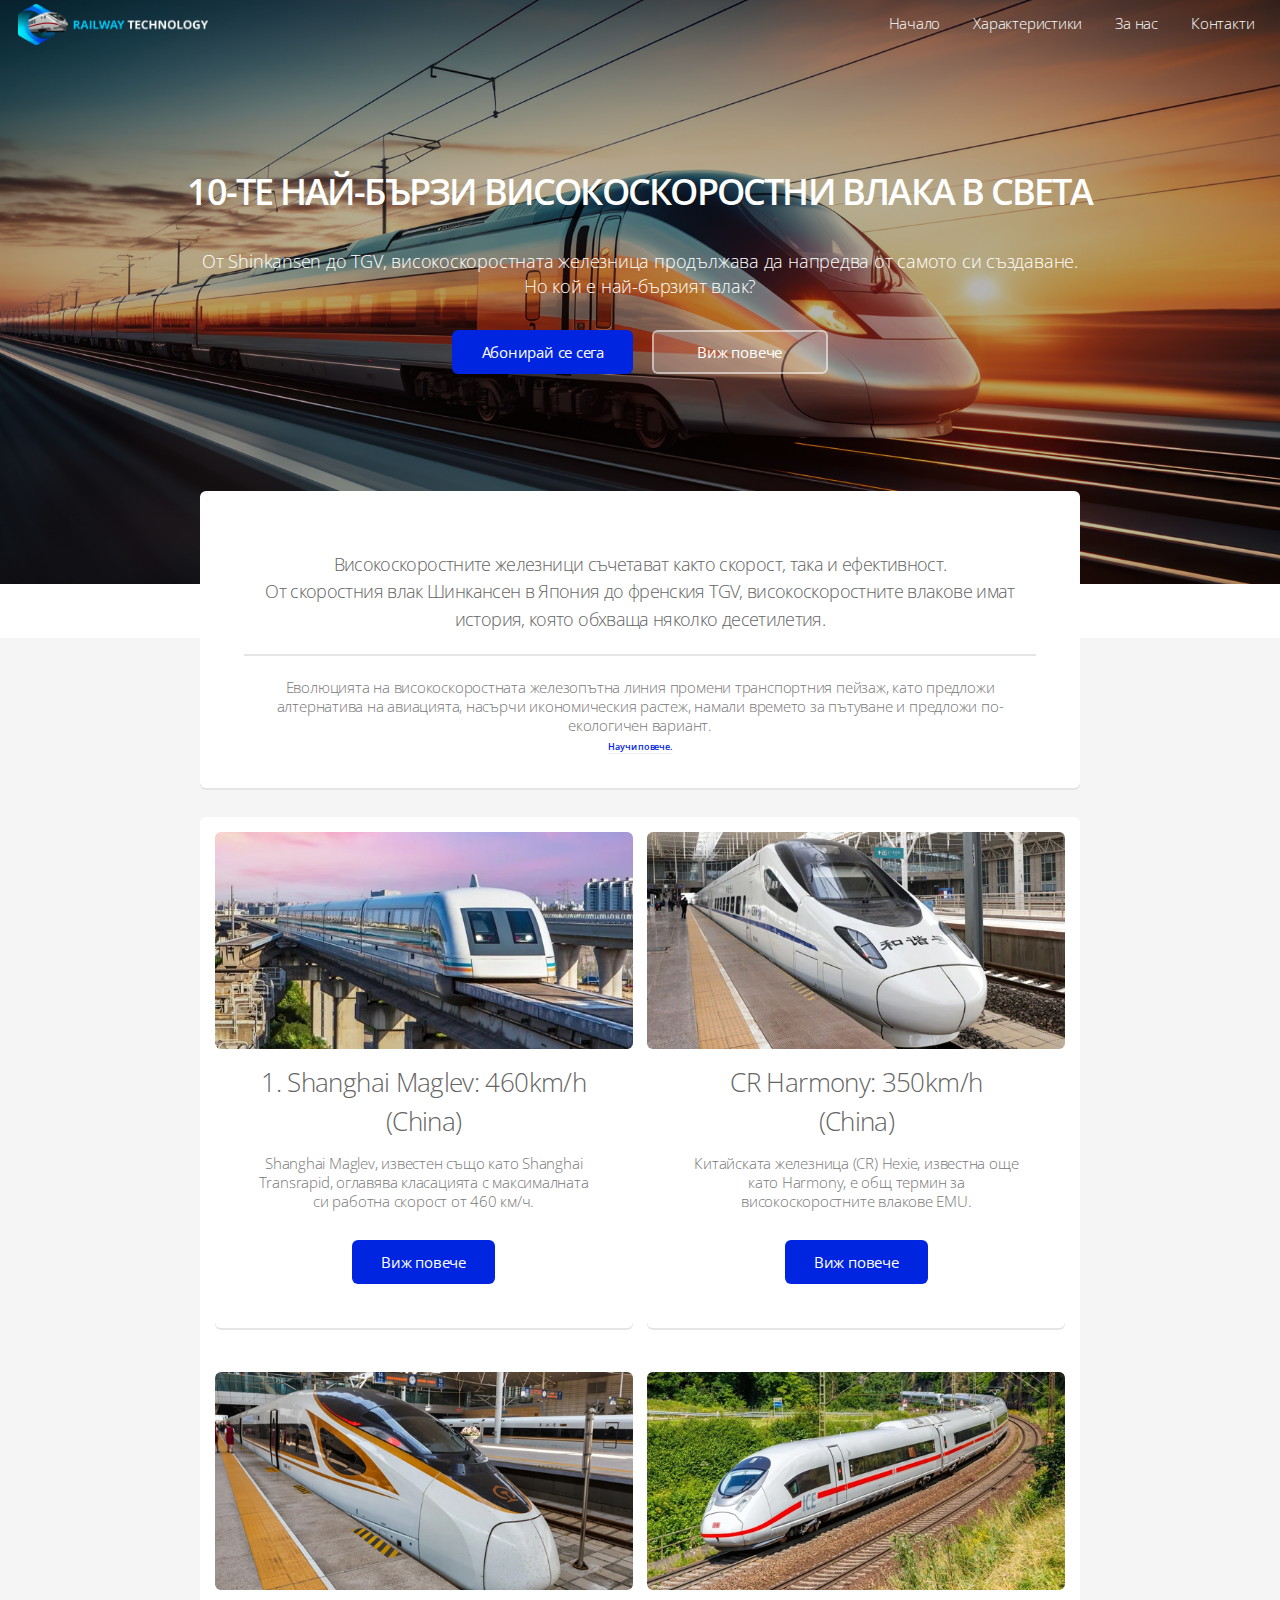
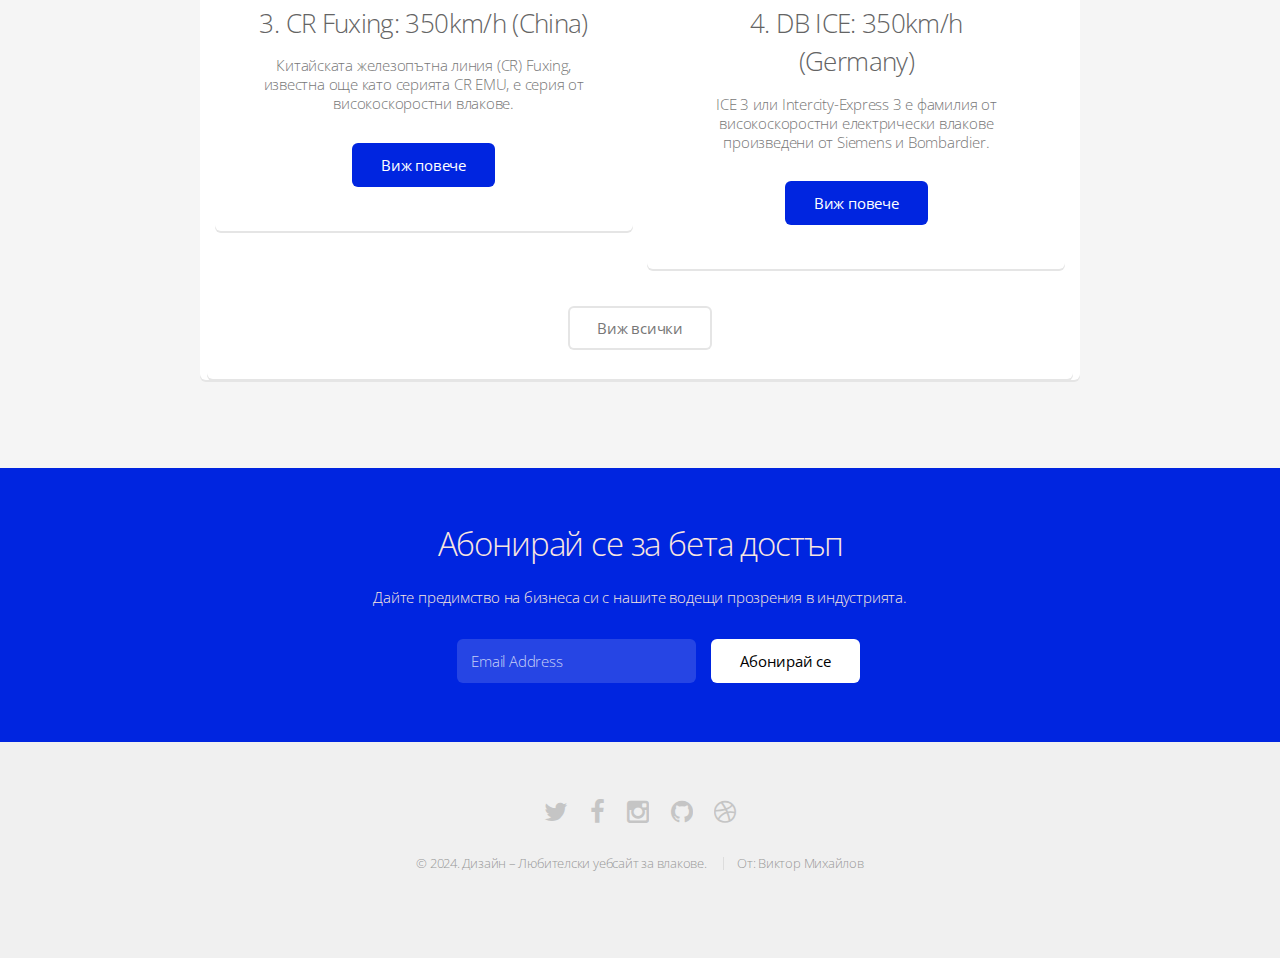
==== commit 14c71ab8: "Commit Final" ====
--- a/index.html
+++ b/index.html
@@ -1,178 +1,155 @@
 <!doctype html>
 <html>
-	<head>
-		<title>Railway technology</title>
-		<meta charset="utf-8" />
-		<meta name="viewport" content="width=device-width, initial-scale=1" />
-		<!--[if lte IE 8]><script src="assets/js/ie/html5shiv.js"></script><![endif]-->
-		<link rel="stylesheet" href="assets/css/main.css" />
-		<!--[if lte IE 8]><link rel="stylesheet" href="assets/css/ie8.css" /><![endif]-->
-	</head>
-	<body class="landing">
-		<div id="page-wrapper">
+<head>
+<title>Railway technology</title>
+<meta charset="utf-8" />
+<meta name="viewport" content="width=device-width, initial-scale=1" />
+<!--[if lte IE 8]><script src="assets/js/ie/html5shiv.js"></script><![endif]-->
+<link rel="stylesheet" href="assets/css/main.css" />
+<!--[if lte IE 8]><link rel="stylesheet" href="assets/css/ie8.css" /><![endif]-->
+</head>
+<body class="landing">
+<div id="page-wrapper"> 
+  
+  <!-- Header -->
+  <header id="header" class="alt">
+    <h1><a href="index.html" class=""><img class="logoimg" src="images/logo.png" alt="" /></a></h1>
+    <nav id="nav">
+      <ul>
+        <li><a href="">Начало</a></li>
+        <li><a href="features.html">Характеристики</a></li>
+        <li><a href="aboutus.html">За нас</a></li>
+        <li><a href="contactus.html">Контакти</a></li>
+      </ul>
+    </nav>
+  </header>
+  <!-- Banner -->
+  <section id="banner">
+    <h2>10-те най-бързи високоскоростни влака в света</h2>
+    <p>От Shinkansen до TGV, високоскоростната железница продължава да напредва от самото си създаване. <br>
+      Но кой е най-бързият влак?<br />
+    </p>
+    <ul class="actions">
+      <li><a href="#" class="button primary">Абонирай се сега</a></li>
+      <li><a href="#popup1" class="button secondary">Виж повече</a></li>
+    </ul>
+  </section>
+  <!-- Main -->
+  <section id="main" class="container">
+    <section class="box special">
+      <header class="major">
+        <h2>Високоскоростните железници съчетават както скорост, така и ефективност. <br>
+          От скоростния влак Шинкансен в Япония до френския TGV, високоскоростните влакове имат история, която обхваща няколко десетилетия. <br />
+        </h2>
+        <p>Еволюцията на високоскоростната железопътна линия промени транспортния пейзаж, като предложи алтернатива на авиацията, насърчи икономическия растеж, намали времето за пътуване и предложи по-екологичен вариант.<br>
+          <a class="rmore" href="#">Научи повече.</a><br/>
+        </p>
+      </header>
+      <span class="image featured"><img src="images/pic01.jpg" alt="" /></span> </section>
+    <div class="row box preview">
+      <div class="6u 12u(narrower) preblc">
+        <section class="box special"> <span class="image featured"><img src="images/pic02.jpg" alt="" /></span>
+          <h3>1. Shanghai Maglev: 460km/h (China)</h3>
+          <p>Shanghai Maglev, известен също като Shanghai Transrapid, оглавява класацията с максималната си работна скорост от 460 км/ч.</p>
+          <ul class="actions">
+            <li><a href="train_1.html" class="button alt primary">Виж повече</a></li>
+          </ul>
+        </section>
+      </div>
+      <div class="6u 12u(narrower) preblc">
+        <section class="box special"> <span class="image featured"><img src="images/pic03.jpg" alt="" /></span>
+          <h3>CR Harmony: 350km/h (China)</h3>
+          <p>Китайската железница (CR) Hexie, известна още като Harmony, е общ термин за високоскоростните влакове EMU.</p>
+          <ul class="actions">
+            <li><a href="train_2.html" class="button alt primary">Виж повече</a></li>
+          </ul>
+        </section>
+      </div>
+      <div class="6u 12u(narrower) preblc">
+        <section class="box special"> <span class="image featured"><img src="images/pic04.jpg" alt="" /></span>
+          <h3>3. CR Fuxing: 350km/h (China)</h3>
+          <p>Китайската железопътна линия (CR) Fuxing, известна още като серията CR EMU, е серия от високоскоростни влакове.</p>
+          <ul class="actions">
+            <li><a href="train_3.html" class="button alt primary">Виж повече</a></li>
+          </ul>
+        </section>
+      </div>
+      <div class="6u 12u(narrower) preblc">
+        <section class="box special"> <span class="image featured"><img src="images/pic05.jpg" alt="" /></span>
+          <h3>4. DB ICE: 350km/h (Germany)</h3>
+          <p>ICE 3 или Intercity-Express 3 е фамилия от високоскоростни електрически влакове произведени от Siemens и Bombardier.</p>
+          <ul class="actions">
+            <li><a href="train_4.html" class="button alt primary">Виж повече</a></li>
+          </ul>
+        </section>
+      </div>
+      <section class="box special ulhome">
+        <ul class="actions">
+          <li><a href="features.html" class="button alt">Виж всички</a></li>
+        </ul>
+      </section>
+      
+      <!-- CTA end--> 
+      
+    </div>
+  </section>
+  
+  <!-- CTA -->
+  <section id="cta">
+    <h2>Абонирай се за бета достъп</h2>
+    <p>Дайте предимство на бизнеса си с нашите водещи прозрения в индустрията.</p>
+    <form>
+      <div class="row uniform 50%">
+        <div class="8u 12u(mobilep)">
+          <input type="email" name="email" id="email" placeholder="Email Address" />
+        </div>
+        <div class="4u 12u(mobilep)">
+          <ul class="actions">
+            <li><a href="#" class="button tertiary">Абонирай се</a></li>
+          </ul>
+        </div>
+      </div>
+    </form>
+  </section>
+  
+  <!-- Footer -->
+  <footer id="footer">
+    <ul class="icons">
+      <li><a href="#" class="icon fa-twitter"><span class="label">Twitter</span></a></li>
+      <li><a href="#" class="icon fa-facebook"><span class="label">Facebook</span></a></li>
+      <li><a href="#" class="icon fa-instagram"><span class="label">Instagram</span></a></li>
+      <li><a href="#" class="icon fa-github"><span class="label">Github</span></a></li>
+      <li><a href="#" class="icon fa-dribbble"><span class="label">Dribbble</span></a></li>
+    </ul>
+    <ul class="copyright">
+      <li>&copy; 2024. Дизайн – Любителски уебсайт за влакове.</li>
+      <li>От: Виктор Михайлов</li>
+    </ul>
+  </footer>
+</div>
+<!-- Popup -->
+<div id="popup1" class="overlay_p">
+  <div class="popup_rm">
+    <h2>Абонамент за Платени Услуги</h2>
+    <a class="close" href="#">&times;</a>
+      <div class="content"><p>Благодарим Ви за интереса към нашите платени услуги. Абонаментът Ви предлага достъп до уникални ресурси и функции, създадени специално, за да подобрят Вашето преживяване и да Ви предоставят най-доброто от това, което предлагаме.</p>      
+              <ul>
+                <li>Неограничен достъп до съдържание – получавате ексклузивен достъп до специализирани материали, които не са достъпни за свободните потребители.</li>
+                <li>Премиум поддръжка – нашият екип е на разположение за бързо съдействие и отговори на Вашите въпроси.</li>
+                <li>Допълнителни функции – получавате достъп до нови функции и инструменти, които редовно добавяме към услугата.</li>
+              </ul>
+          <p>След успешно завършване на плащането, Вашият достъп ще бъде активиран незабавно. Може да се възползвате от всички предимства на абонамента веднага.</p>
+      </div>
+  </div>
+</div>
 
-			<!-- Header -->
-				<header id="header" class="alt">
-					<h1><img class="logoimg" src="images/logo.png" alt="" /></h1>
-					<nav id="nav">
-						<ul>
-							<li><a href="">Начало</a></li>
-                            <li><a href="features.html">Характеристики</a></li>
-                            <li><a href="aboutus.html">За нас</a></li>
-							<li>
-								<a href="#" class="icon fa-angle-down">Layouts</a>
-								<ul>
-									<li><a href="generic.html">Generic</a></li>
-									<li><a href="contact.html">Contact</a></li>
-									<li><a href="elements.html">Elements</a></li>
-									<li>
-										<a href="#">Submenu</a>
-										<ul>
-											<li><a href="#">Option One</a></li>
-											<li><a href="#">Option Two</a></li>
-											<li><a href="#">Option Three</a></li>
-											<li><a href="#">Option Four</a></li>
-										</ul>
-									</li>
-								</ul>
-							</li>
-							<li><a href="#" class="button">Sign Up</a></li>
-						</ul>
-					</nav>
-				</header>
-
-			<!-- Banner -->
-				<section id="banner">
-					<h2>10-те най-бързи високоскоростни влака в света</h2>
-					<p>От Shinkansen до TGV, високоскоростната железница продължава да напредва от самото си създаване. <br>Но кой е най-бързият влак?<br /></p>
-					<ul class="actions">
-						<li><a href="#" class="button primary">Абонирай се сега</a></li>
-						<li><a href="#" class="button secondary">Виж повече</a></li>
-					</ul>
-				</section>
-
-			<!-- Main -->
-				<section id="main" class="container">
-
-					<section class="box special">
-						<header class="major">
-							<h2>Високоскоростните железници съчетават както скорост, така и ефективност. <br>От скоростния влак Шинкансен в Япония до френския TGV, високоскоростните влакове имат история, която обхваща няколко десетилетия.
-							<br />
-							</h2>
-							<p>Еволюцията на високоскоростната железопътна линия промени транспортния пейзаж, като предложи алтернатива на авиацията, насърчи икономическия растеж, намали времето за пътуване и предложи по-екологичен вариант.<br><a class="rmore" href="#">Научи повече.</a><br/></p>
-						</header>
-						<span class="image featured"><img src="images/pic01.jpg" alt="" /></span>
-					</section>
-
-				<div class="row box preview">
-						<div class="6u 12u(narrower) preblc">
-
-							<section class="box special">
-								<span class="image featured"><img src="images/pic02.jpg" alt="" /></span>
-								<h3>1. Shanghai Maglev: 460km/h (China)</h3>
-								<p>Shanghai Maglev, известен също като Shanghai Transrapid, оглавява класацията с максималната си работна скорост от 460 км/ч.</p>
-								<ul class="actions">
-									<li><a href="#" class="button alt primary">Виж повече</a></li>
-								</ul>
-							</section>
-
-						</div>
-						<div class="6u 12u(narrower) preblc">
-
-							<section class="box special">
-								<span class="image featured"><img src="images/pic03.jpg" alt="" /></span>
-								<h3>CR Harmony: 350km/h (China)</h3>
-								<p>Китайската железница (CR) Hexie, известна още като Harmony, е общ термин за високоскоростните влакове EMU.</p>
-								<ul class="actions">
-									<li><a href="#" class="button alt primary">Виж повече</a></li>
-								</ul>
-							</section>
-
-						</div>
-						<div class="6u 12u(narrower) preblc">
-
-							<section class="box special">
-								<span class="image featured"><img src="images/pic04.jpg" alt="" /></span>
-								<h3>3. CR Fuxing: 350km/h (China)</h3>
-								<p>Китайската железопътна линия (CR) Fuxing, известна още като серията CR EMU, е серия от високоскоростни влакове.</p>
-								<ul class="actions">
-									<li><a href="#" class="button alt primary">Виж повече</a></li>
-								</ul>
-							</section>
-
-						</div>
-						<div class="6u 12u(narrower) preblc">
-
-							<section class="box special">
-								<span class="image featured"><img src="images/pic05.jpg" alt="" /></span>
-								<h3>4. DB ICE: 350km/h (Germany)</h3>
-								<p>ICE 3 или Intercity-Express 3 е фамилия от високоскоростни електрически влакове произведени от Siemens и Bombardier.</p>
-								<ul class="actions">
-									<li><a href="#" class="button alt primary">Виж повече</a></li>
-								</ul>
-							</section>
-
-						</div>
-
- 						
-							<section class="box special ulhome">
-								<ul class="actions">
-									<li><a href="features.html" class="button alt">Виж всички</a></li>
-								</ul>
-							</section>
-						                   
-			<!-- CTA end-->                    
-                    
-					</div>
-
-				</section>
-
-			<!-- CTA -->
-				<section id="cta">
-
-					<h2>Абонирай се за бета достъп</h2>
-					<p>Дайте предимство на бизнеса си с нашите водещи прозрения в индустрията.</p>
-
-					<form>
-						<div class="row uniform 50%">
-							<div class="8u 12u(mobilep)">
-								<input type="email" name="email" id="email" placeholder="Email Address" />
-							</div>
-							    <div class="4u 12u(mobilep)">
-					                <ul class="actions">
-						                <li><a href="#" class="button tertiary">Абонирай се</a></li>						
-					                </ul>
-							    </div>
-						    </div>
-					</form>
-
-				</section>
-
-			<!-- Footer -->
-				<footer id="footer">
-					<ul class="icons">
-						<li><a href="#" class="icon fa-twitter"><span class="label">Twitter</span></a></li>
-						<li><a href="#" class="icon fa-facebook"><span class="label">Facebook</span></a></li>
-						<li><a href="#" class="icon fa-instagram"><span class="label">Instagram</span></a></li>
-						<li><a href="#" class="icon fa-github"><span class="label">Github</span></a></li>
-						<li><a href="#" class="icon fa-dribbble"><span class="label">Dribbble</span></a></li>
-						<li><a href="#" class="icon fa-google-plus"><span class="label">Google+</span></a></li>
-					</ul>
-					<ul class="copyright">
-						<li>&copy; 2024. Дизайн – Любителски уебсайт за влакове.</li><li>От: Виктор Михайлов</li>
-					</ul>
-				</footer>
-
-		</div>
-
-		<!-- Scripts -->
-			<script src="assets/js/jquery.min.js"></script>
-			<script src="assets/js/jquery.dropotron.min.js"></script>
-			<script src="assets/js/jquery.scrollgress.min.js"></script>
-			<script src="assets/js/skel.min.js"></script>
-			<script src="assets/js/util.js"></script>
-			<!--[if lte IE 8]><script src="assets/js/ie/respond.min.js"></script><![endif]-->
-			<script src="assets/js/main.js"></script>
-
-	</body>
+<!-- Scripts --> 
+<script src="assets/js/jquery.min.js"></script> 
+<script src="assets/js/jquery.dropotron.min.js"></script> 
+<script src="assets/js/jquery.scrollgress.min.js"></script> 
+<script src="assets/js/skel.min.js"></script> 
+<script src="assets/js/util.js"></script> 
+<!--[if lte IE 8]><script src="assets/js/ie/respond.min.js"></script><![endif]--> 
+<script src="assets/js/main.js"></script>
+</body>
 </html>--- a/assets/css/main.css
+++ b/assets/css/main.css
@@ -1,3884 +1,2995 @@
 @import url('https://fonts.googleapis.com/css?family=Open+Sans&display=swap');
 @import url("font-awesome.min.css");
-
-
-
-	html, body, div, span, applet, object, iframe, h1, h2, h3, h4, h5, h6, p, blockquote, pre, a, abbr, acronym, address, big, cite, code, del, dfn, em, img, ins, kbd, q, s, samp, small, strike, strong, sub, sup, tt, var, b, u, i, center, dl, dt, dd, ol, ul, li, fieldset, form, label, legend, table, caption, tbody, tfoot, thead, tr, th, td, article, aside, canvas, details, embed, figure, figcaption, footer, header, hgroup, menu, nav, output, ruby, section, summary, time, mark, audio, video {
-		margin: 0;
-		padding: 0;
-		border: 0;
-		font-size: 100%;
-		font: inherit;
-		vertical-align: baseline;
-	}
-
-    .logoimg {
-        width: 15%;
-        padding-top: 0.3em;
-    }
-
-
-	article, aside, details, figcaption, figure, footer, header, hgroup, menu, nav, section {
-		display: block;
-	}
-
-	body {
-		line-height: 1;
-	}
-
-	ol, ul {
-		list-style: none;
-	}
-
-	blockquote, q {
-		quotes: none;
-	}
-
-	blockquote:before, blockquote:after, q:before, q:after {
-		content: '';
-		content: none;
-	}
-
-	table {
-		border-collapse: collapse;
-		border-spacing: 0;
-	}
-
-	body {
-		-webkit-text-size-adjust: none;
-	}
-
+html, body, div, span, applet, object, iframe, h1, h2, h3, h4, h5, h6, p, blockquote, pre, a, abbr, acronym, address, big, cite, code, del, dfn, em, img, ins, kbd, q, s, samp, small, strike, strong, sub, sup, tt, var, b, u, i, center, dl, dt, dd, ol, ul, li, fieldset, form, label, legend, table, caption, tbody, tfoot, thead, tr, th, td, article, aside, canvas, details, embed, figure, figcaption, footer, header, hgroup, menu, nav, output, ruby, section, summary, time, mark, audio, video {
+  margin: 0;
+  padding: 0;
+  border: 0;
+  font-size: 100%;
+  font: inherit;
+  vertical-align: baseline;
+}
+.logoimg {
+  width: 15%;
+  padding-top: 0.3em;
+}
+article, aside, details, figcaption, figure, footer, header, hgroup, menu, nav, section {
+  display: block;
+}
+body {
+  line-height: 1;
+}
+ol, ul {
+  list-style: none;
+}
+blockquote, q {
+  quotes: none;
+}
+blockquote:before, blockquote:after, q:before, q:after {
+  content: '';
+  content: none;
+}
+table {
+  border-collapse: collapse;
+  border-spacing: 0;
+}
+body {
+  -webkit-text-size-adjust: none;
+}
 /* Box Model */
-
-	*, *:before, *:after {
-		-moz-box-sizing: border-box;
-		-webkit-box-sizing: border-box;
-		box-sizing: border-box;
-	}
-
+*, *:before, *:after {
+  -moz-box-sizing: border-box;
+  -webkit-box-sizing: border-box;
+  box-sizing: border-box;
+}
 /* Containers */
-
-	.container {
-		margin-left: auto;
-		margin-right: auto;
-	}
-    .features_cnt {
-        margin-top: -8em !important;
-    }
-
-
-	.container.\31 25\25 {
-		width: 100%;
-		max-width: 75em;
-		min-width: 60em;
-	}
-
-	.container.\37 5\25 {
-		width: 45em;
-	}
-
-	.container.\35 0\25 {
-		width: 30em;
-	}
-
-	.container.\32 5\25 {
-		width: 15em;
-	}
-
-	.container {
-		width: 60em;
-	}
-
-	@media screen and (max-width: 1680px) {
-
-		.container.\31 25\25 {
-			width: 100%;
-			max-width: 75em;
-			min-width: 60em;
-		}
-
-		.container.\37 5\25 {
-			width: 45em;
-		}
-
-		.container.\35 0\25 {
-			width: 30em;
-		}
-
-		.container.\32 5\25 {
-			width: 15em;
-		}
-
-		.container {
-			width: 60em;
-		}
-
-	}
-
-	@media screen and (max-width: 1280px) {
-
-		.container.\31 25\25 {
-			width: 100%;
-			max-width: 75em;
-			min-width: 60em;
-		}
-
-		.container.\37 5\25 {
-			width: 45em;
-		}
-
-		.container.\35 0\25 {
-			width: 30em;
-		}
-
-		.container.\32 5\25 {
-			width: 15em;
-		}
-
-		.container {
-			width: 60em;
-		}
-
-	}
-
-	@media screen and (max-width: 980px) {
-
-		.container.\31 25\25 {
-			width: 100%;
-			max-width: 112.5%;
-			min-width: 90%;
-		}
-
-		.container.\37 5\25 {
-			width: 67.5%;
-		}
-
-		.container.\35 0\25 {
-			width: 45%;
-		}
-
-		.container.\32 5\25 {
-			width: 22.5%;
-		}
-
-		.container {
-			width: 90%;
-		}
-
-	}
-
-	@media screen and (max-width: 840px) {
-
-		.container.\31 25\25 {
-			width: 100%;
-			max-width: 112.5%;
-			min-width: 90%;
-		}
-
-		.container.\37 5\25 {
-			width: 67.5%;
-		}
-
-		.container.\35 0\25 {
-			width: 45%;
-		}
-
-		.container.\32 5\25 {
-			width: 22.5%;
-		}
-
-		.container {
-			width: 90% !important;
-		}
-
-	}
-
-	@media screen and (max-width: 736px) {
-
-		.container.\31 25\25 {
-			width: 100%;
-			max-width: 125%;
-			min-width: 100%;
-		}
-
-		.container.\37 5\25 {
-			width: 75%;
-		}
-
-		.container.\35 0\25 {
-			width: 50%;
-		}
-
-		.container.\32 5\25 {
-			width: 25%;
-		}
-
-		.container {
-			width: 100% !important;
-		}
-
-	}
-
-	@media screen and (max-width: 480px) {
-
-		.container.\31 25\25 {
-			width: 100%;
-			max-width: 125%;
-			min-width: 100%;
-		}
-
-		.container.\37 5\25 {
-			width: 75%;
-		}
-
-		.container.\35 0\25 {
-			width: 50%;
-		}
-
-		.container.\32 5\25 {
-			width: 25%;
-		}
-
-		.container {
-			width: 100% !important;
-		}
-
-	}
-        .inner_a {
-            padding-bottom: 0 !important;
-        }
-        .inner_b {
-            padding-top: 0 !important;
-        }
-        .inner_d {
-            padding: 0 0 !important;
-        }
-
+.container {
+  margin-left: auto;
+  margin-right: auto;
+}
+.features_cnt {
+  margin-top: -8em !important;
+}
+.container.\31 25\25 {
+  width: 100%;
+  max-width: 75em;
+  min-width: 60em;
+}
+.container.\37 5\25 {
+  width: 45em;
+}
+.container.\35 0\25 {
+  width: 30em;
+}
+.container.\32 5\25 {
+  width: 15em;
+}
+.container {
+  width: 60em;
+}
+@media screen and (max-width: 1680px) {
+  .container.\31 25\25 {
+    width: 100%;
+    max-width: 75em;
+    min-width: 60em;
+  }
+  .container.\37 5\25 {
+    width: 45em;
+  }
+  .container.\35 0\25 {
+    width: 30em;
+  }
+  .container.\32 5\25 {
+    width: 15em;
+  }
+  .container {
+    width: 60em;
+  }
+}
+@media screen and (max-width: 1280px) {
+  .container.\31 25\25 {
+    width: 100%;
+    max-width: 75em;
+    min-width: 60em;
+  }
+  .container.\37 5\25 {
+    width: 45em;
+  }
+  .container.\35 0\25 {
+    width: 30em;
+  }
+  .container.\32 5\25 {
+    width: 15em;
+  }
+  .container {
+    width: 60em;
+  }
+}
+@media screen and (max-width: 980px) {
+  .container.\31 25\25 {
+    width: 100%;
+    max-width: 112.5%;
+    min-width: 90%;
+  }
+  .container.\37 5\25 {
+    width: 67.5%;
+  }
+  .container.\35 0\25 {
+    width: 45%;
+  }
+  .container.\32 5\25 {
+    width: 22.5%;
+  }
+  .container {
+    width: 90%;
+  }
+}
+@media screen and (max-width: 840px) {
+  .container.\31 25\25 {
+    width: 100%;
+    max-width: 112.5%;
+    min-width: 90%;
+  }
+  .container.\37 5\25 {
+    width: 67.5%;
+  }
+  .container.\35 0\25 {
+    width: 45%;
+  }
+  .container.\32 5\25 {
+    width: 22.5%;
+  }
+  .container {
+    width: 90% !important;
+  }
+}
+@media screen and (max-width: 736px) {
+  .container.\31 25\25 {
+    width: 100%;
+    max-width: 125%;
+    min-width: 100%;
+  }
+  .container.\37 5\25 {
+    width: 75%;
+  }
+  .container.\35 0\25 {
+    width: 50%;
+  }
+  .container.\32 5\25 {
+    width: 25%;
+  }
+  .container {
+    width: 100% !important;
+  }
+}
+@media screen and (max-width: 480px) {
+  .container.\31 25\25 {
+    width: 100%;
+    max-width: 125%;
+    min-width: 100%;
+  }
+  .container.\37 5\25 {
+    width: 75%;
+  }
+  .container.\35 0\25 {
+    width: 50%;
+  }
+  .container.\32 5\25 {
+    width: 25%;
+  }
+  .container {
+    width: 100% !important;
+  }
+}
+.inner_a {
+  padding-bottom: 0 !important;
+}
+.inner_b {
+  padding-top: 0 !important;
+}
+.inner_d {
+  padding: 0 0 !important;
+}
 /* Grid */
-
-	.row {
-		border-bottom: solid 1px transparent;
-		-moz-box-sizing: border-box;
-		-webkit-box-sizing: border-box;
-		box-sizing: border-box;
-	}
-
-	.row > * {
-		float: left;
-		-moz-box-sizing: border-box;
-		-webkit-box-sizing: border-box;
-		box-sizing: border-box;
-	}
-
-	.row:after, .row:before {
-		content: '';
-		display: block;
-		clear: both;
-		height: 0;
-	}
-
-	.row.uniform > * > :first-child {
-		margin-top: 0;
-	}
-
-	.row.uniform > * > :last-child {
-		margin-bottom: 0;
-	}
-
-	.row.\30 \25 > * {
-		padding: 0 0 0 0em;
-	}
-
-	.row.\30 \25 {
-		margin: 0 0 -1px 0em;
-	}
-
-	.row.uniform.\30 \25 > * {
-		padding: 0em 0 0 0em;
-	}
-
-	.row.uniform.\30 \25 {
-		margin: 0em 0 -1px 0em;
-	}
-
-	.row > * {
-		padding: 0 0 0 2em;
-	}
-
-	.row {
-		margin: 0 0 -1px -2em;
-	}
-
-	.row.uniform > * {
-		padding: 2em 0 0 2em;
-	}
-
-	.row.uniform {
-		margin: -2em 0 -1px -2em;
-	}
-
-	.row.\32 00\25 > * {
-		padding: 0 0 0 4em;
-	}
-
-	.row.\32 00\25 {
-		margin: 0 0 -1px -4em;
-	}
-
-	.row.uniform.\32 00\25 > * {
-		padding: 4em 0 0 4em;
-	}
-
-	.row.uniform.\32 00\25 {
-		margin: -4em 0 -1px -4em;
-	}
-
-	.row.\31 50\25 > * {
-		padding: 0 0 0 3em;
-	}
-
-	.row.\31 50\25 {
-		margin: 0 0 -1px -3em;
-	}
-
-	.row.uniform.\31 50\25 > * {
-		padding: 3em 0 0 3em;
-	}
-
-	.row.uniform.\31 50\25 {
-		margin: -3em 0 -1px -3em;
-	}
-
-	.row.\35 0\25 > * {
-		padding: 0 0 0 1em;
-	}
-
-	.row.\35 0\25 {
-		margin: 0 0 -1px -1em;
-	}
-
-	.row.uniform.\35 0\25 > * {
-		padding: 1em 0 0 1em;
-	}
-
-	.row.uniform.\35 0\25 {
-		margin: -1em 0 -1px -1em;
-	}
-
-	.row.\32 5\25 > * {
-		padding: 0 0 0 0.5em;
-	}
-
-	.row.\32 5\25 {
-		margin: 0 0 -1px -0.5em;
-	}
-
-	.row.uniform.\32 5\25 > * {
-		padding: 0.5em 0 0 0.5em;
-	}
-
-	.row.uniform.\32 5\25 {
-		margin: -0.5em 0 -1px -0.5em;
-	}
-
-	.\31 2u, .\31 2u\24 {
-		width: 100%;
-		clear: none;
-		margin-left: 0;
-	}
-
-	.\31 1u, .\31 1u\24 {
-		width: 91.6666666667%;
-		clear: none;
-		margin-left: 0;
-	}
-
-	.\31 0u, .\31 0u\24 {
-		width: 83.3333333333%;
-		clear: none;
-		margin-left: 0;
-	}
-
-	.\39 u, .\39 u\24 {
-		width: 75%;
-		clear: none;
-		margin-left: 0;
-	}
-
-	.\38 u, .\38 u\24 {
-		width: 66.6666666667%;
-		clear: none;
-		margin-left: 0;
-	}
-
-	.\37 u, .\37 u\24 {
-		width: 58.3333333333%;
-		clear: none;
-		margin-left: 0;
-	}
-
-	.\36 u, .\36 u\24 {
-		width: 50%;
-		clear: none;
-		margin-left: 0;
-	}
-
-	.\35 u, .\35 u\24 {
-		width: 41.6666666667%;
-		clear: none;
-		margin-left: 0;
-	}
-
-	.\34 u, .\34 u\24 {
-		width: 33.3333333333%;
-		clear: none;
-		margin-left: 0;
-	}
-
-	.\33 u, .\33 u\24 {
-		width: 25%;
-		clear: none;
-		margin-left: 0;
-	}
-
-	.\32 u, .\32 u\24 {
-		width: 16.6666666667%;
-		clear: none;
-		margin-left: 0;
-	}
-
-	.\31 u, .\31 u\24 {
-		width: 8.3333333333%;
-		clear: none;
-		margin-left: 0;
-	}
-
-	.\31 2u\24 + *,
-	.\31 1u\24 + *,
-	.\31 0u\24 + *,
-	.\39 u\24 + *,
-	.\38 u\24 + *,
-	.\37 u\24 + *,
-	.\36 u\24 + *,
-	.\35 u\24 + *,
-	.\34 u\24 + *,
-	.\33 u\24 + *,
-	.\32 u\24 + *,
-	.\31 u\24 + * {
-		clear: left;
-	}
-
-	.\-11u {
-		margin-left: 91.66667%;
-	}
-
-	.\-10u {
-		margin-left: 83.33333%;
-	}
-
-	.\-9u {
-		margin-left: 75%;
-	}
-
-	.\-8u {
-		margin-left: 66.66667%;
-	}
-
-	.\-7u {
-		margin-left: 58.33333%;
-	}
-
-	.\-6u {
-		margin-left: 50%;
-	}
-
-	.\-5u {
-		margin-left: 41.66667%;
-	}
-
-	.\-4u {
-		margin-left: 33.33333%;
-	}
-
-	.\-3u {
-		margin-left: 25%;
-	}
-
-	.\-2u {
-		margin-left: 16.66667%;
-	}
-
-	.\-1u {
-		margin-left: 8.33333%;
-	}
-
-	@media screen and (max-width: 1680px) {
-
-		.row > * {
-			padding: 0 0 0 2em;
-		}
-
-		.row {
-			margin: 0 0 -1px -2em;
-		}
-
-		.row.uniform > * {
-			padding: 2em 0 0 2em;
-		}
-
-		.row.uniform {
-			margin: -2em 0 -1px -2em;
-		}
-
-		.row.\32 00\25 > * {
-			padding: 0 0 0 4em;
-		}
-
-		.row.\32 00\25 {
-			margin: 0 0 -1px -4em;
-		}
-
-		.row.uniform.\32 00\25 > * {
-			padding: 4em 0 0 4em;
-		}
-
-		.row.uniform.\32 00\25 {
-			margin: -4em 0 -1px -4em;
-		}
-
-		.row.\31 50\25 > * {
-			padding: 0 0 0 3em;
-		}
-
-		.row.\31 50\25 {
-			margin: 0 0 -1px -3em;
-		}
-
-		.row.uniform.\31 50\25 > * {
-			padding: 3em 0 0 3em;
-		}
-
-		.row.uniform.\31 50\25 {
-			margin: -3em 0 -1px -3em;
-		}
-
-		.row.\35 0\25 > * {
-			padding: 0 0 0 1em;
-		}
-
-		.row.\35 0\25 {
-			margin: 0 0 -1px -1em;
-		}
-
-		.row.uniform.\35 0\25 > * {
-			padding: 1em 0 0 1em;
-		}
-
-		.row.uniform.\35 0\25 {
-			margin: -1em 0 -1px -1em;
-		}
-
-		.row.\32 5\25 > * {
-			padding: 0 0 0 0.5em;
-		}
-
-		.row.\32 5\25 {
-			margin: 0 0 -1px -0.5em;
-		}
-
-		.row.uniform.\32 5\25 > * {
-			padding: 0.5em 0 0 0.5em;
-		}
-
-		.row.uniform.\32 5\25 {
-			margin: -0.5em 0 -1px -0.5em;
-		}
-
-		.\31 2u\28wide\29, .\31 2u\24\28wide\29 {
-			width: 100%;
-			clear: none;
-			margin-left: 0;
-		}
-
-		.\31 1u\28wide\29, .\31 1u\24\28wide\29 {
-			width: 91.6666666667%;
-			clear: none;
-			margin-left: 0;
-		}
-
-		.\31 0u\28wide\29, .\31 0u\24\28wide\29 {
-			width: 83.3333333333%;
-			clear: none;
-			margin-left: 0;
-		}
-
-		.\39 u\28wide\29, .\39 u\24\28wide\29 {
-			width: 75%;
-			clear: none;
-			margin-left: 0;
-		}
-
-		.\38 u\28wide\29, .\38 u\24\28wide\29 {
-			width: 66.6666666667%;
-			clear: none;
-			margin-left: 0;
-		}
-
-		.\37 u\28wide\29, .\37 u\24\28wide\29 {
-			width: 58.3333333333%;
-			clear: none;
-			margin-left: 0;
-		}
-
-		.\36 u\28wide\29, .\36 u\24\28wide\29 {
-			width: 50%;
-			clear: none;
-			margin-left: 0;
-		}
-
-		.\35 u\28wide\29, .\35 u\24\28wide\29 {
-			width: 41.6666666667%;
-			clear: none;
-			margin-left: 0;
-		}
-
-		.\34 u\28wide\29, .\34 u\24\28wide\29 {
-			width: 33.3333333333%;
-			clear: none;
-			margin-left: 0;
-		}
-
-		.\33 u\28wide\29, .\33 u\24\28wide\29 {
-			width: 25%;
-			clear: none;
-			margin-left: 0;
-		}
-
-		.\32 u\28wide\29, .\32 u\24\28wide\29 {
-			width: 16.6666666667%;
-			clear: none;
-			margin-left: 0;
-		}
-
-		.\31 u\28wide\29, .\31 u\24\28wide\29 {
-			width: 8.3333333333%;
-			clear: none;
-			margin-left: 0;
-		}
-
-		.\31 2u\24\28wide\29 + *,
-		.\31 1u\24\28wide\29 + *,
-		.\31 0u\24\28wide\29 + *,
-		.\39 u\24\28wide\29 + *,
-		.\38 u\24\28wide\29 + *,
-		.\37 u\24\28wide\29 + *,
-		.\36 u\24\28wide\29 + *,
-		.\35 u\24\28wide\29 + *,
-		.\34 u\24\28wide\29 + *,
-		.\33 u\24\28wide\29 + *,
-		.\32 u\24\28wide\29 + *,
-		.\31 u\24\28wide\29 + * {
-			clear: left;
-		}
-
-		.\-11u\28wide\29 {
-			margin-left: 91.66667%;
-		}
-
-		.\-10u\28wide\29 {
-			margin-left: 83.33333%;
-		}
-
-		.\-9u\28wide\29 {
-			margin-left: 75%;
-		}
-
-		.\-8u\28wide\29 {
-			margin-left: 66.66667%;
-		}
-
-		.\-7u\28wide\29 {
-			margin-left: 58.33333%;
-		}
-
-		.\-6u\28wide\29 {
-			margin-left: 50%;
-		}
-
-		.\-5u\28wide\29 {
-			margin-left: 41.66667%;
-		}
-
-		.\-4u\28wide\29 {
-			margin-left: 33.33333%;
-		}
-
-		.\-3u\28wide\29 {
-			margin-left: 25%;
-		}
-
-		.\-2u\28wide\29 {
-			margin-left: 16.66667%;
-		}
-
-		.\-1u\28wide\29 {
-			margin-left: 8.33333%;
-		}
-
-	}
-
-	@media screen and (max-width: 1280px) {
-
-		.row > * {
-			padding: 0 0 0 2em;
-		}
-
-		.row {
-			margin: 0 0 -1px -2em;
-		}
-
-		.row.uniform > * {
-			padding: 2em 0 0 2em;
-		}
-
-		.row.uniform {
-			margin: -2em 0 -1px -2em;
-		}
-
-		.row.\32 00\25 > * {
-			padding: 0 0 0 4em;
-		}
-
-		.row.\32 00\25 {
-			margin: 0 0 -1px -4em;
-		}
-
-		.row.uniform.\32 00\25 > * {
-			padding: 4em 0 0 4em;
-		}
-
-		.row.uniform.\32 00\25 {
-			margin: -4em 0 -1px -4em;
-		}
-
-		.row.\31 50\25 > * {
-			padding: 0 0 0 3em;
-		}
-
-		.row.\31 50\25 {
-			margin: 0 0 -1px -3em;
-		}
-
-		.row.uniform.\31 50\25 > * {
-			padding: 3em 0 0 3em;
-		}
-
-		.row.uniform.\31 50\25 {
-			margin: -3em 0 -1px -3em;
-		}
-
-		.row.\35 0\25 > * {
-			padding: 0 0 0 1em;
-		}
-
-		.row.\35 0\25 {
-			margin: 0 0 -1px -1em;
-		}
-
-		.row.uniform.\35 0\25 > * {
-			padding: 1em 0 0 1em;
-		}
-
-		.row.uniform.\35 0\25 {
-			margin: -1em 0 -1px -1em;
-		}
-
-		.row.\32 5\25 > * {
-			padding: 0 0 0 0.5em;
-		}
-
-		.row.\32 5\25 {
-			margin: 0 0 -1px -0.5em;
-		}
-
-		.row.uniform.\32 5\25 > * {
-			padding: 0.5em 0 0 0.5em;
-		}
-
-		.row.uniform.\32 5\25 {
-			margin: -0.5em 0 -1px -0.5em;
-		}
-
-		.\31 2u\28normal\29, .\31 2u\24\28normal\29 {
-			width: 100%;
-			clear: none;
-			margin-left: 0;
-		}
-
-		.\31 1u\28normal\29, .\31 1u\24\28normal\29 {
-			width: 91.6666666667%;
-			clear: none;
-			margin-left: 0;
-		}
-
-		.\31 0u\28normal\29, .\31 0u\24\28normal\29 {
-			width: 83.3333333333%;
-			clear: none;
-			margin-left: 0;
-		}
-
-		.\39 u\28normal\29, .\39 u\24\28normal\29 {
-			width: 75%;
-			clear: none;
-			margin-left: 0;
-		}
-
-		.\38 u\28normal\29, .\38 u\24\28normal\29 {
-			width: 66.6666666667%;
-			clear: none;
-			margin-left: 0;
-		}
-
-		.\37 u\28normal\29, .\37 u\24\28normal\29 {
-			width: 58.3333333333%;
-			clear: none;
-			margin-left: 0;
-		}
-
-		.\36 u\28normal\29, .\36 u\24\28normal\29 {
-			width: 50%;
-			clear: none;
-			margin-left: 0;
-		}
-
-		.\35 u\28normal\29, .\35 u\24\28normal\29 {
-			width: 41.6666666667%;
-			clear: none;
-			margin-left: 0;
-		}
-
-		.\34 u\28normal\29, .\34 u\24\28normal\29 {
-			width: 33.3333333333%;
-			clear: none;
-			margin-left: 0;
-		}
-
-		.\33 u\28normal\29, .\33 u\24\28normal\29 {
-			width: 25%;
-			clear: none;
-			margin-left: 0;
-		}
-
-		.\32 u\28normal\29, .\32 u\24\28normal\29 {
-			width: 16.6666666667%;
-			clear: none;
-			margin-left: 0;
-		}
-
-		.\31 u\28normal\29, .\31 u\24\28normal\29 {
-			width: 8.3333333333%;
-			clear: none;
-			margin-left: 0;
-		}
-
-		.\31 2u\24\28normal\29 + *,
-		.\31 1u\24\28normal\29 + *,
-		.\31 0u\24\28normal\29 + *,
-		.\39 u\24\28normal\29 + *,
-		.\38 u\24\28normal\29 + *,
-		.\37 u\24\28normal\29 + *,
-		.\36 u\24\28normal\29 + *,
-		.\35 u\24\28normal\29 + *,
-		.\34 u\24\28normal\29 + *,
-		.\33 u\24\28normal\29 + *,
-		.\32 u\24\28normal\29 + *,
-		.\31 u\24\28normal\29 + * {
-			clear: left;
-		}
-
-		.\-11u\28normal\29 {
-			margin-left: 91.66667%;
-		}
-
-		.\-10u\28normal\29 {
-			margin-left: 83.33333%;
-		}
-
-		.\-9u\28normal\29 {
-			margin-left: 75%;
-		}
-
-		.\-8u\28normal\29 {
-			margin-left: 66.66667%;
-		}
-
-		.\-7u\28normal\29 {
-			margin-left: 58.33333%;
-		}
-
-		.\-6u\28normal\29 {
-			margin-left: 50%;
-		}
-
-		.\-5u\28normal\29 {
-			margin-left: 41.66667%;
-		}
-
-		.\-4u\28normal\29 {
-			margin-left: 33.33333%;
-		}
-
-		.\-3u\28normal\29 {
-			margin-left: 25%;
-		}
-
-		.\-2u\28normal\29 {
-			margin-left: 16.66667%;
-		}
-
-		.\-1u\28normal\29 {
-			margin-left: 8.33333%;
-		}
-
-	}
-
-	@media screen and (max-width: 980px) {
-
-		.row > * {
-			padding: 0 0 0 2em;
-		}
-
-		.row {
-			margin: 0 0 -1px -2em;
-		}
-
-		.row.uniform > * {
-			padding: 2em 0 0 2em;
-		}
-
-		.row.uniform {
-			margin: -2em 0 -1px -2em;
-		}
-
-		.row.\32 00\25 > * {
-			padding: 0 0 0 4em;
-		}
-
-		.row.\32 00\25 {
-			margin: 0 0 -1px -4em;
-		}
-
-		.row.uniform.\32 00\25 > * {
-			padding: 4em 0 0 4em;
-		}
-
-		.row.uniform.\32 00\25 {
-			margin: -4em 0 -1px -4em;
-		}
-
-		.row.\31 50\25 > * {
-			padding: 0 0 0 3em;
-		}
-
-		.row.\31 50\25 {
-			margin: 0 0 -1px -3em;
-		}
-
-		.row.uniform.\31 50\25 > * {
-			padding: 3em 0 0 3em;
-		}
-
-		.row.uniform.\31 50\25 {
-			margin: -3em 0 -1px -3em;
-		}
-
-		.row.\35 0\25 > * {
-			padding: 0 0 0 1em;
-		}
-
-		.row.\35 0\25 {
-			margin: 0 0 -1px -1em;
-		}
-
-		.row.uniform.\35 0\25 > * {
-			padding: 1em 0 0 1em;
-		}
-
-		.row.uniform.\35 0\25 {
-			margin: -1em 0 -1px -1em;
-		}
-
-		.row.\32 5\25 > * {
-			padding: 0 0 0 0.5em;
-		}
-
-		.row.\32 5\25 {
-			margin: 0 0 -1px -0.5em;
-		}
-
-		.row.uniform.\32 5\25 > * {
-			padding: 0.5em 0 0 0.5em;
-		}
-
-		.row.uniform.\32 5\25 {
-			margin: -0.5em 0 -1px -0.5em;
-		}
-
-		.\31 2u\28narrow\29, .\31 2u\24\28narrow\29 {
-			width: 100%;
-			clear: none;
-			margin-left: 0;
-		}
-
-		.\31 1u\28narrow\29, .\31 1u\24\28narrow\29 {
-			width: 91.6666666667%;
-			clear: none;
-			margin-left: 0;
-		}
-
-		.\31 0u\28narrow\29, .\31 0u\24\28narrow\29 {
-			width: 83.3333333333%;
-			clear: none;
-			margin-left: 0;
-		}
-
-		.\39 u\28narrow\29, .\39 u\24\28narrow\29 {
-			width: 75%;
-			clear: none;
-			margin-left: 0;
-		}
-
-		.\38 u\28narrow\29, .\38 u\24\28narrow\29 {
-			width: 66.6666666667%;
-			clear: none;
-			margin-left: 0;
-		}
-
-		.\37 u\28narrow\29, .\37 u\24\28narrow\29 {
-			width: 58.3333333333%;
-			clear: none;
-			margin-left: 0;
-		}
-
-		.\36 u\28narrow\29, .\36 u\24\28narrow\29 {
-			width: 50%;
-			clear: none;
-			margin-left: 0;
-		}
-
-		.\35 u\28narrow\29, .\35 u\24\28narrow\29 {
-			width: 41.6666666667%;
-			clear: none;
-			margin-left: 0;
-		}
-
-		.\34 u\28narrow\29, .\34 u\24\28narrow\29 {
-			width: 33.3333333333%;
-			clear: none;
-			margin-left: 0;
-		}
-
-		.\33 u\28narrow\29, .\33 u\24\28narrow\29 {
-			width: 25%;
-			clear: none;
-			margin-left: 0;
-		}
-
-		.\32 u\28narrow\29, .\32 u\24\28narrow\29 {
-			width: 16.6666666667%;
-			clear: none;
-			margin-left: 0;
-		}
-
-		.\31 u\28narrow\29, .\31 u\24\28narrow\29 {
-			width: 8.3333333333%;
-			clear: none;
-			margin-left: 0;
-		}
-
-		.\31 2u\24\28narrow\29 + *,
-		.\31 1u\24\28narrow\29 + *,
-		.\31 0u\24\28narrow\29 + *,
-		.\39 u\24\28narrow\29 + *,
-		.\38 u\24\28narrow\29 + *,
-		.\37 u\24\28narrow\29 + *,
-		.\36 u\24\28narrow\29 + *,
-		.\35 u\24\28narrow\29 + *,
-		.\34 u\24\28narrow\29 + *,
-		.\33 u\24\28narrow\29 + *,
-		.\32 u\24\28narrow\29 + *,
-		.\31 u\24\28narrow\29 + * {
-			clear: left;
-		}
-
-		.\-11u\28narrow\29 {
-			margin-left: 91.66667%;
-		}
-
-		.\-10u\28narrow\29 {
-			margin-left: 83.33333%;
-		}
-
-		.\-9u\28narrow\29 {
-			margin-left: 75%;
-		}
-
-		.\-8u\28narrow\29 {
-			margin-left: 66.66667%;
-		}
-
-		.\-7u\28narrow\29 {
-			margin-left: 58.33333%;
-		}
-
-		.\-6u\28narrow\29 {
-			margin-left: 50%;
-		}
-
-		.\-5u\28narrow\29 {
-			margin-left: 41.66667%;
-		}
-
-		.\-4u\28narrow\29 {
-			margin-left: 33.33333%;
-		}
-
-		.\-3u\28narrow\29 {
-			margin-left: 25%;
-		}
-
-		.\-2u\28narrow\29 {
-			margin-left: 16.66667%;
-		}
-
-		.\-1u\28narrow\29 {
-			margin-left: 8.33333%;
-		}
-
-	}
-
-	@media screen and (max-width: 840px) {
-
-		.row > * {
-			padding: 0 0 0 2em;
-		}
-
-		.row {
-			margin: 0 0 -1px -2em;
-		}
-
-		.row.uniform > * {
-			padding: 2em 0 0 2em;
-		}
-
-		.row.uniform {
-			margin: -2em 0 -1px -2em;
-		}
-
-		.row.\32 00\25 > * {
-			padding: 0 0 0 4em;
-		}
-
-		.row.\32 00\25 {
-			margin: 0 0 -1px -4em;
-		}
-
-		.row.uniform.\32 00\25 > * {
-			padding: 4em 0 0 4em;
-		}
-
-		.row.uniform.\32 00\25 {
-			margin: -4em 0 -1px -4em;
-		}
-
-		.row.\31 50\25 > * {
-			padding: 0 0 0 3em;
-		}
-
-		.row.\31 50\25 {
-			margin: 0 0 -1px -3em;
-		}
-
-		.row.uniform.\31 50\25 > * {
-			padding: 3em 0 0 3em;
-		}
-
-		.row.uniform.\31 50\25 {
-			margin: -3em 0 -1px -3em;
-		}
-
-		.row.\35 0\25 > * {
-			padding: 0 0 0 1em;
-		}
-
-		.row.\35 0\25 {
-			margin: 0 0 -1px -1em;
-		}
-
-		.row.uniform.\35 0\25 > * {
-			padding: 1em 0 0 1em;
-		}
-
-		.row.uniform.\35 0\25 {
-			margin: -1em 0 -1px -1em;
-		}
-
-		.row.\32 5\25 > * {
-			padding: 0 0 0 0.5em;
-		}
-
-		.row.\32 5\25 {
-			margin: 0 0 -1px -0.5em;
-		}
-
-		.row.uniform.\32 5\25 > * {
-			padding: 0.5em 0 0 0.5em;
-		}
-
-		.row.uniform.\32 5\25 {
-			margin: -0.5em 0 -1px -0.5em;
-		}
-
-		.\31 2u\28narrower\29, .\31 2u\24\28narrower\29 {
-			width: 100%;
-			clear: none;
-			margin-left: 0;
-		}
-
-		.\31 1u\28narrower\29, .\31 1u\24\28narrower\29 {
-			width: 91.6666666667%;
-			clear: none;
-			margin-left: 0;
-		}
-
-		.\31 0u\28narrower\29, .\31 0u\24\28narrower\29 {
-			width: 83.3333333333%;
-			clear: none;
-			margin-left: 0;
-		}
-
-		.\39 u\28narrower\29, .\39 u\24\28narrower\29 {
-			width: 75%;
-			clear: none;
-			margin-left: 0;
-		}
-
-		.\38 u\28narrower\29, .\38 u\24\28narrower\29 {
-			width: 66.6666666667%;
-			clear: none;
-			margin-left: 0;
-		}
-
-		.\37 u\28narrower\29, .\37 u\24\28narrower\29 {
-			width: 58.3333333333%;
-			clear: none;
-			margin-left: 0;
-		}
-
-		.\36 u\28narrower\29, .\36 u\24\28narrower\29 {
-			width: 50%;
-			clear: none;
-			margin-left: 0;
-		}
-
-		.\35 u\28narrower\29, .\35 u\24\28narrower\29 {
-			width: 41.6666666667%;
-			clear: none;
-			margin-left: 0;
-		}
-
-		.\34 u\28narrower\29, .\34 u\24\28narrower\29 {
-			width: 33.3333333333%;
-			clear: none;
-			margin-left: 0;
-		}
-
-		.\33 u\28narrower\29, .\33 u\24\28narrower\29 {
-			width: 25%;
-			clear: none;
-			margin-left: 0;
-		}
-
-		.\32 u\28narrower\29, .\32 u\24\28narrower\29 {
-			width: 16.6666666667%;
-			clear: none;
-			margin-left: 0;
-		}
-
-		.\31 u\28narrower\29, .\31 u\24\28narrower\29 {
-			width: 8.3333333333%;
-			clear: none;
-			margin-left: 0;
-		}
-
-		.\31 2u\24\28narrower\29 + *,
-		.\31 1u\24\28narrower\29 + *,
-		.\31 0u\24\28narrower\29 + *,
-		.\39 u\24\28narrower\29 + *,
-		.\38 u\24\28narrower\29 + *,
-		.\37 u\24\28narrower\29 + *,
-		.\36 u\24\28narrower\29 + *,
-		.\35 u\24\28narrower\29 + *,
-		.\34 u\24\28narrower\29 + *,
-		.\33 u\24\28narrower\29 + *,
-		.\32 u\24\28narrower\29 + *,
-		.\31 u\24\28narrower\29 + * {
-			clear: left;
-		}
-
-		.\-11u\28narrower\29 {
-			margin-left: 91.66667%;
-		}
-
-		.\-10u\28narrower\29 {
-			margin-left: 83.33333%;
-		}
-
-		.\-9u\28narrower\29 {
-			margin-left: 75%;
-		}
-
-		.\-8u\28narrower\29 {
-			margin-left: 66.66667%;
-		}
-
-		.\-7u\28narrower\29 {
-			margin-left: 58.33333%;
-		}
-
-		.\-6u\28narrower\29 {
-			margin-left: 50%;
-		}
-
-		.\-5u\28narrower\29 {
-			margin-left: 41.66667%;
-		}
-
-		.\-4u\28narrower\29 {
-			margin-left: 33.33333%;
-		}
-
-		.\-3u\28narrower\29 {
-			margin-left: 25%;
-		}
-
-		.\-2u\28narrower\29 {
-			margin-left: 16.66667%;
-		}
-
-		.\-1u\28narrower\29 {
-			margin-left: 8.33333%;
-		}
-
-	}
-
-	@media screen and (max-width: 736px) {
-
-		.row > * {
-			padding: 0 0 0 2em;
-		}
-
-		.row {
-			margin: 0 0 -1px -2em;
-		}
-
-		.row.uniform > * {
-			padding: 2em 0 0 2em;
-		}
-
-		.row.uniform {
-			margin: -2em 0 -1px -2em;
-		}
-
-		.row.\32 00\25 > * {
-			padding: 0 0 0 4em;
-		}
-
-		.row.\32 00\25 {
-			margin: 0 0 -1px -4em;
-		}
-
-		.row.uniform.\32 00\25 > * {
-			padding: 4em 0 0 4em;
-		}
-
-		.row.uniform.\32 00\25 {
-			margin: -4em 0 -1px -4em;
-		}
-
-		.row.\31 50\25 > * {
-			padding: 0 0 0 3em;
-		}
-
-		.row.\31 50\25 {
-			margin: 0 0 -1px -3em;
-		}
-
-		.row.uniform.\31 50\25 > * {
-			padding: 3em 0 0 3em;
-		}
-
-		.row.uniform.\31 50\25 {
-			margin: -3em 0 -1px -3em;
-		}
-
-		.row.\35 0\25 > * {
-			padding: 0 0 0 1em;
-		}
-
-		.row.\35 0\25 {
-			margin: 0 0 -1px -1em;
-		}
-
-		.row.uniform.\35 0\25 > * {
-			padding: 1em 0 0 1em;
-		}
-
-		.row.uniform.\35 0\25 {
-			margin: -1em 0 -1px -1em;
-		}
-
-		.row.\32 5\25 > * {
-			padding: 0 0 0 0.5em;
-		}
-
-		.row.\32 5\25 {
-			margin: 0 0 -1px -0.5em;
-		}
-
-		.row.uniform.\32 5\25 > * {
-			padding: 0.5em 0 0 0.5em;
-		}
-
-		.row.uniform.\32 5\25 {
-			margin: -0.5em 0 -1px -0.5em;
-		}
-
-		.\31 2u\28mobile\29, .\31 2u\24\28mobile\29 {
-			width: 100%;
-			clear: none;
-			margin-left: 0;
-		}
-
-		.\31 1u\28mobile\29, .\31 1u\24\28mobile\29 {
-			width: 91.6666666667%;
-			clear: none;
-			margin-left: 0;
-		}
-
-		.\31 0u\28mobile\29, .\31 0u\24\28mobile\29 {
-			width: 83.3333333333%;
-			clear: none;
-			margin-left: 0;
-		}
-
-		.\39 u\28mobile\29, .\39 u\24\28mobile\29 {
-			width: 75%;
-			clear: none;
-			margin-left: 0;
-		}
-
-		.\38 u\28mobile\29, .\38 u\24\28mobile\29 {
-			width: 66.6666666667%;
-			clear: none;
-			margin-left: 0;
-		}
-
-		.\37 u\28mobile\29, .\37 u\24\28mobile\29 {
-			width: 58.3333333333%;
-			clear: none;
-			margin-left: 0;
-		}
-
-		.\36 u\28mobile\29, .\36 u\24\28mobile\29 {
-			width: 50%;
-			clear: none;
-			margin-left: 0;
-		}
-
-		.\35 u\28mobile\29, .\35 u\24\28mobile\29 {
-			width: 41.6666666667%;
-			clear: none;
-			margin-left: 0;
-		}
-
-		.\34 u\28mobile\29, .\34 u\24\28mobile\29 {
-			width: 33.3333333333%;
-			clear: none;
-			margin-left: 0;
-		}
-
-		.\33 u\28mobile\29, .\33 u\24\28mobile\29 {
-			width: 25%;
-			clear: none;
-			margin-left: 0;
-		}
-
-		.\32 u\28mobile\29, .\32 u\24\28mobile\29 {
-			width: 16.6666666667%;
-			clear: none;
-			margin-left: 0;
-		}
-
-		.\31 u\28mobile\29, .\31 u\24\28mobile\29 {
-			width: 8.3333333333%;
-			clear: none;
-			margin-left: 0;
-		}
-
-		.\31 2u\24\28mobile\29 + *,
-		.\31 1u\24\28mobile\29 + *,
-		.\31 0u\24\28mobile\29 + *,
-		.\39 u\24\28mobile\29 + *,
-		.\38 u\24\28mobile\29 + *,
-		.\37 u\24\28mobile\29 + *,
-		.\36 u\24\28mobile\29 + *,
-		.\35 u\24\28mobile\29 + *,
-		.\34 u\24\28mobile\29 + *,
-		.\33 u\24\28mobile\29 + *,
-		.\32 u\24\28mobile\29 + *,
-		.\31 u\24\28mobile\29 + * {
-			clear: left;
-		}
-
-		.\-11u\28mobile\29 {
-			margin-left: 91.66667%;
-		}
-
-		.\-10u\28mobile\29 {
-			margin-left: 83.33333%;
-		}
-
-		.\-9u\28mobile\29 {
-			margin-left: 75%;
-		}
-
-		.\-8u\28mobile\29 {
-			margin-left: 66.66667%;
-		}
-
-		.\-7u\28mobile\29 {
-			margin-left: 58.33333%;
-		}
-
-		.\-6u\28mobile\29 {
-			margin-left: 50%;
-		}
-
-		.\-5u\28mobile\29 {
-			margin-left: 41.66667%;
-		}
-
-		.\-4u\28mobile\29 {
-			margin-left: 33.33333%;
-		}
-
-		.\-3u\28mobile\29 {
-			margin-left: 25%;
-		}
-
-		.\-2u\28mobile\29 {
-			margin-left: 16.66667%;
-		}
-
-		.\-1u\28mobile\29 {
-			margin-left: 8.33333%;
-		}
-
-	}
-
-	@media screen and (max-width: 480px) {
-
-		.row > * {
-			padding: 0 0 0 2em;
-		}
-
-		.row {
-			margin: 0 0 -1px -2em;
-		}
-
-		.row.uniform > * {
-			padding: 2em 0 0 2em;
-		}
-
-		.row.uniform {
-			margin: -2em 0 -1px -2em;
-		}
-
-		.row.\32 00\25 > * {
-			padding: 0 0 0 4em;
-		}
-
-		.row.\32 00\25 {
-			margin: 0 0 -1px -4em;
-		}
-
-		.row.uniform.\32 00\25 > * {
-			padding: 4em 0 0 4em;
-		}
-
-		.row.uniform.\32 00\25 {
-			margin: -4em 0 -1px -4em;
-		}
-
-		.row.\31 50\25 > * {
-			padding: 0 0 0 3em;
-		}
-
-		.row.\31 50\25 {
-			margin: 0 0 -1px -3em;
-		}
-
-		.row.uniform.\31 50\25 > * {
-			padding: 3em 0 0 3em;
-		}
-
-		.row.uniform.\31 50\25 {
-			margin: -3em 0 -1px -3em;
-		}
-
-		.row.\35 0\25 > * {
-			padding: 0 0 0 1em;
-		}
-
-		.row.\35 0\25 {
-			margin: 0 0 -1px -1em;
-		}
-
-		.row.uniform.\35 0\25 > * {
-			padding: 1em 0 0 1em;
-		}
-
-		.row.uniform.\35 0\25 {
-			margin: -1em 0 -1px -1em;
-		}
-
-		.row.\32 5\25 > * {
-			padding: 0 0 0 0.5em;
-		}
-
-		.row.\32 5\25 {
-			margin: 0 0 -1px -0.5em;
-		}
-
-		.row.uniform.\32 5\25 > * {
-			padding: 0.5em 0 0 0.5em;
-		}
-
-		.row.uniform.\32 5\25 {
-			margin: -0.5em 0 -1px -0.5em;
-		}
-
-		.\31 2u\28mobilep\29, .\31 2u\24\28mobilep\29 {
-			width: 100%;
-			clear: none;
-			margin-left: 0;
-		}
-
-		.\31 1u\28mobilep\29, .\31 1u\24\28mobilep\29 {
-			width: 91.6666666667%;
-			clear: none;
-			margin-left: 0;
-		}
-
-		.\31 0u\28mobilep\29, .\31 0u\24\28mobilep\29 {
-			width: 83.3333333333%;
-			clear: none;
-			margin-left: 0;
-		}
-
-		.\39 u\28mobilep\29, .\39 u\24\28mobilep\29 {
-			width: 75%;
-			clear: none;
-			margin-left: 0;
-		}
-
-		.\38 u\28mobilep\29, .\38 u\24\28mobilep\29 {
-			width: 66.6666666667%;
-			clear: none;
-			margin-left: 0;
-		}
-
-		.\37 u\28mobilep\29, .\37 u\24\28mobilep\29 {
-			width: 58.3333333333%;
-			clear: none;
-			margin-left: 0;
-		}
-
-		.\36 u\28mobilep\29, .\36 u\24\28mobilep\29 {
-			width: 50%;
-			clear: none;
-			margin-left: 0;
-		}
-
-		.\35 u\28mobilep\29, .\35 u\24\28mobilep\29 {
-			width: 41.6666666667%;
-			clear: none;
-			margin-left: 0;
-		}
-
-		.\34 u\28mobilep\29, .\34 u\24\28mobilep\29 {
-			width: 33.3333333333%;
-			clear: none;
-			margin-left: 0;
-		}
-
-		.\33 u\28mobilep\29, .\33 u\24\28mobilep\29 {
-			width: 25%;
-			clear: none;
-			margin-left: 0;
-		}
-
-		.\32 u\28mobilep\29, .\32 u\24\28mobilep\29 {
-			width: 16.6666666667%;
-			clear: none;
-			margin-left: 0;
-		}
-
-		.\31 u\28mobilep\29, .\31 u\24\28mobilep\29 {
-			width: 8.3333333333%;
-			clear: none;
-			margin-left: 0;
-		}
-
-		.\31 2u\24\28mobilep\29 + *,
-		.\31 1u\24\28mobilep\29 + *,
-		.\31 0u\24\28mobilep\29 + *,
-		.\39 u\24\28mobilep\29 + *,
-		.\38 u\24\28mobilep\29 + *,
-		.\37 u\24\28mobilep\29 + *,
-		.\36 u\24\28mobilep\29 + *,
-		.\35 u\24\28mobilep\29 + *,
-		.\34 u\24\28mobilep\29 + *,
-		.\33 u\24\28mobilep\29 + *,
-		.\32 u\24\28mobilep\29 + *,
-		.\31 u\24\28mobilep\29 + * {
-			clear: left;
-		}
-
-		.\-11u\28mobilep\29 {
-			margin-left: 91.66667%;
-		}
-
-		.\-10u\28mobilep\29 {
-			margin-left: 83.33333%;
-		}
-
-		.\-9u\28mobilep\29 {
-			margin-left: 75%;
-		}
-
-		.\-8u\28mobilep\29 {
-			margin-left: 66.66667%;
-		}
-
-		.\-7u\28mobilep\29 {
-			margin-left: 58.33333%;
-		}
-
-		.\-6u\28mobilep\29 {
-			margin-left: 50%;
-		}
-
-		.\-5u\28mobilep\29 {
-			margin-left: 41.66667%;
-		}
-
-		.\-4u\28mobilep\29 {
-			margin-left: 33.33333%;
-		}
-
-		.\-3u\28mobilep\29 {
-			margin-left: 25%;
-		}
-
-		.\-2u\28mobilep\29 {
-			margin-left: 16.66667%;
-		}
-
-		.\-1u\28mobilep\29 {
-			margin-left: 8.33333%;
-		}
-
-	}
-
+.row {
+  border-bottom: solid 1px transparent;
+  -moz-box-sizing: border-box;
+  -webkit-box-sizing: border-box;
+  box-sizing: border-box;
+}
+.row > * {
+  float: left;
+  -moz-box-sizing: border-box;
+  -webkit-box-sizing: border-box;
+  box-sizing: border-box;
+}
+.row:after, .row:before {
+  content: '';
+  display: block;
+  clear: both;
+  height: 0;
+}
+.row.uniform > * > :first-child {
+  margin-top: 0;
+}
+.row.uniform > * > :last-child {
+  margin-bottom: 0;
+}
+.row.\30 \25 > * {
+  padding: 0 0 0 0em;
+}
+.row.\30 \25 {
+  margin: 0 0 -1px 0em;
+}
+.row.uniform.\30 \25 > * {
+  padding: 0em 0 0 0em;
+}
+.row.uniform.\30 \25 {
+  margin: 0em 0 -1px 0em;
+}
+.row > * {
+  padding: 0 0 0 2em;
+}
+.row {
+  margin: 0 0 -1px -2em;
+}
+.row.uniform > * {
+  padding: 2em 0 0 2em;
+}
+.row.uniform {
+  margin: -2em 0 -1px -2em;
+}
+.row.\32 00\25 > * {
+  padding: 0 0 0 4em;
+}
+.row.\32 00\25 {
+  margin: 0 0 -1px -4em;
+}
+.row.uniform.\32 00\25 > * {
+  padding: 4em 0 0 4em;
+}
+.row.uniform.\32 00\25 {
+  margin: -4em 0 -1px -4em;
+}
+.row.\31 50\25 > * {
+  padding: 0 0 0 3em;
+}
+.row.\31 50\25 {
+  margin: 0 0 -1px -3em;
+}
+.row.uniform.\31 50\25 > * {
+  padding: 3em 0 0 3em;
+}
+.row.uniform.\31 50\25 {
+  margin: -3em 0 -1px -3em;
+}
+.row.\35 0\25 > * {
+  padding: 0 0 0 1em;
+}
+.row.\35 0\25 {
+  margin: 0 0 -1px -1em;
+}
+.row.uniform.\35 0\25 > * {
+  padding: 1em 0 0 1em;
+}
+.row.uniform.\35 0\25 {
+  margin: -1em 0 -1px -1em;
+}
+.row.\32 5\25 > * {
+  padding: 0 0 0 0.5em;
+}
+.row.\32 5\25 {
+  margin: 0 0 -1px -0.5em;
+}
+.row.uniform.\32 5\25 > * {
+  padding: 0.5em 0 0 0.5em;
+}
+.row.uniform.\32 5\25 {
+  margin: -0.5em 0 -1px -0.5em;
+}
+.\31 2u, .\31 2u\24 {
+  width: 100%;
+  clear: none;
+  margin-left: 0;
+}
+.\31 1u, .\31 1u\24 {
+  width: 91.6666666667%;
+  clear: none;
+  margin-left: 0;
+}
+.\31 0u, .\31 0u\24 {
+  width: 83.3333333333%;
+  clear: none;
+  margin-left: 0;
+}
+.\39 u, .\39 u\24 {
+  width: 75%;
+  clear: none;
+  margin-left: 0;
+}
+.\38 u, .\38 u\24 {
+  width: 66.6666666667%;
+  clear: none;
+  margin-left: 0;
+}
+.\37 u, .\37 u\24 {
+  width: 58.3333333333%;
+  clear: none;
+  margin-left: 0;
+}
+.\36 u, .\36 u\24 {
+  width: 50%;
+  clear: none;
+  margin-left: 0;
+}
+.\35 u, .\35 u\24 {
+  width: 41.6666666667%;
+  clear: none;
+  margin-left: 0;
+}
+.\34 u, .\34 u\24 {
+  width: 33.3333333333%;
+  clear: none;
+  margin-left: 0;
+}
+.\33 u, .\33 u\24 {
+  width: 25%;
+  clear: none;
+  margin-left: 0;
+}
+.\32 u, .\32 u\24 {
+  width: 16.6666666667%;
+  clear: none;
+  margin-left: 0;
+}
+.\31 u, .\31 u\24 {
+  width: 8.3333333333%;
+  clear: none;
+  margin-left: 0;
+}
+.\31 2u\24 + *, .\31 1u\24 + *, .\31 0u\24 + *, .\39 u\24 + *, .\38 u\24 + *, .\37 u\24 + *, .\36 u\24 + *, .\35 u\24 + *, .\34 u\24 + *, .\33 u\24 + *, .\32 u\24 + *, .\31 u\24 + * {
+  clear: left;
+}
+.\-11u {
+  margin-left: 91.66667%;
+}
+.\-10u {
+  margin-left: 83.33333%;
+}
+.\-9u {
+  margin-left: 75%;
+}
+.\-8u {
+  margin-left: 66.66667%;
+}
+.\-7u {
+  margin-left: 58.33333%;
+}
+.\-6u {
+  margin-left: 50%;
+}
+.\-5u {
+  margin-left: 41.66667%;
+}
+.\-4u {
+  margin-left: 33.33333%;
+}
+.\-3u {
+  margin-left: 25%;
+}
+.\-2u {
+  margin-left: 16.66667%;
+}
+.\-1u {
+  margin-left: 8.33333%;
+}
+@media screen and (max-width: 1680px) {
+  .row > * {
+    padding: 0 0 0 2em;
+  }
+  .row {
+    margin: 0 0 -1px -2em;
+  }
+  .row.uniform > * {
+    padding: 2em 0 0 2em;
+  }
+  .row.uniform {
+    margin: -2em 0 -1px -2em;
+  }
+  .row.\32 00\25 > * {
+    padding: 0 0 0 4em;
+  }
+  .row.\32 00\25 {
+    margin: 0 0 -1px -4em;
+  }
+  .row.uniform.\32 00\25 > * {
+    padding: 4em 0 0 4em;
+  }
+  .row.uniform.\32 00\25 {
+    margin: -4em 0 -1px -4em;
+  }
+  .row.\31 50\25 > * {
+    padding: 0 0 0 3em;
+  }
+  .row.\31 50\25 {
+    margin: 0 0 -1px -3em;
+  }
+  .row.uniform.\31 50\25 > * {
+    padding: 3em 0 0 3em;
+  }
+  .row.uniform.\31 50\25 {
+    margin: -3em 0 -1px -3em;
+  }
+  .row.\35 0\25 > * {
+    padding: 0 0 0 1em;
+  }
+  .row.\35 0\25 {
+    margin: 0 0 -1px -1em;
+  }
+  .row.uniform.\35 0\25 > * {
+    padding: 1em 0 0 1em;
+  }
+  .row.uniform.\35 0\25 {
+    margin: -1em 0 -1px -1em;
+  }
+  .row.\32 5\25 > * {
+    padding: 0 0 0 0.5em;
+  }
+  .row.\32 5\25 {
+    margin: 0 0 -1px -0.5em;
+  }
+  .row.uniform.\32 5\25 > * {
+    padding: 0.5em 0 0 0.5em;
+  }
+  .row.uniform.\32 5\25 {
+    margin: -0.5em 0 -1px -0.5em;
+  }
+  .\31 2u\28wide\29, .\31 2u\24\28wide\29 {
+    width: 100%;
+    clear: none;
+    margin-left: 0;
+  }
+  .\31 1u\28wide\29, .\31 1u\24\28wide\29 {
+    width: 91.6666666667%;
+    clear: none;
+    margin-left: 0;
+  }
+  .\31 0u\28wide\29, .\31 0u\24\28wide\29 {
+    width: 83.3333333333%;
+    clear: none;
+    margin-left: 0;
+  }
+  .\39 u\28wide\29, .\39 u\24\28wide\29 {
+    width: 75%;
+    clear: none;
+    margin-left: 0;
+  }
+  .\38 u\28wide\29, .\38 u\24\28wide\29 {
+    width: 66.6666666667%;
+    clear: none;
+    margin-left: 0;
+  }
+  .\37 u\28wide\29, .\37 u\24\28wide\29 {
+    width: 58.3333333333%;
+    clear: none;
+    margin-left: 0;
+  }
+  .\36 u\28wide\29, .\36 u\24\28wide\29 {
+    width: 50%;
+    clear: none;
+    margin-left: 0;
+  }
+  .\35 u\28wide\29, .\35 u\24\28wide\29 {
+    width: 41.6666666667%;
+    clear: none;
+    margin-left: 0;
+  }
+  .\34 u\28wide\29, .\34 u\24\28wide\29 {
+    width: 33.3333333333%;
+    clear: none;
+    margin-left: 0;
+  }
+  .\33 u\28wide\29, .\33 u\24\28wide\29 {
+    width: 25%;
+    clear: none;
+    margin-left: 0;
+  }
+  .\32 u\28wide\29, .\32 u\24\28wide\29 {
+    width: 16.6666666667%;
+    clear: none;
+    margin-left: 0;
+  }
+  .\31 u\28wide\29, .\31 u\24\28wide\29 {
+    width: 8.3333333333%;
+    clear: none;
+    margin-left: 0;
+  }
+  .\31 2u\24\28wide\29 + *, .\31 1u\24\28wide\29 + *, .\31 0u\24\28wide\29 + *, .\39 u\24\28wide\29 + *, .\38 u\24\28wide\29 + *, .\37 u\24\28wide\29 + *, .\36 u\24\28wide\29 + *, .\35 u\24\28wide\29 + *, .\34 u\24\28wide\29 + *, .\33 u\24\28wide\29 + *, .\32 u\24\28wide\29 + *, .\31 u\24\28wide\29 + * {
+    clear: left;
+  }
+  .\-11u\28wide\29 {
+    margin-left: 91.66667%;
+  }
+  .\-10u\28wide\29 {
+    margin-left: 83.33333%;
+  }
+  .\-9u\28wide\29 {
+    margin-left: 75%;
+  }
+  .\-8u\28wide\29 {
+    margin-left: 66.66667%;
+  }
+  .\-7u\28wide\29 {
+    margin-left: 58.33333%;
+  }
+  .\-6u\28wide\29 {
+    margin-left: 50%;
+  }
+  .\-5u\28wide\29 {
+    margin-left: 41.66667%;
+  }
+  .\-4u\28wide\29 {
+    margin-left: 33.33333%;
+  }
+  .\-3u\28wide\29 {
+    margin-left: 25%;
+  }
+  .\-2u\28wide\29 {
+    margin-left: 16.66667%;
+  }
+  .\-1u\28wide\29 {
+    margin-left: 8.33333%;
+  }
+}
+@media screen and (max-width: 1280px) {
+  .row > * {
+    padding: 0 0 0 2em;
+  }
+  .row {
+    margin: 0 0 -1px -2em;
+  }
+  .row.uniform > * {
+    padding: 2em 0 0 2em;
+  }
+  .row.uniform {
+    margin: -2em 0 -1px -2em;
+  }
+  .row.\32 00\25 > * {
+    padding: 0 0 0 4em;
+  }
+  .row.\32 00\25 {
+    margin: 0 0 -1px -4em;
+  }
+  .row.uniform.\32 00\25 > * {
+    padding: 4em 0 0 4em;
+  }
+  .row.uniform.\32 00\25 {
+    margin: -4em 0 -1px -4em;
+  }
+  .row.\31 50\25 > * {
+    padding: 0 0 0 3em;
+  }
+  .row.\31 50\25 {
+    margin: 0 0 -1px -3em;
+  }
+  .row.uniform.\31 50\25 > * {
+    padding: 3em 0 0 3em;
+  }
+  .row.uniform.\31 50\25 {
+    margin: -3em 0 -1px -3em;
+  }
+  .row.\35 0\25 > * {
+    padding: 0 0 0 1em;
+  }
+  .row.\35 0\25 {
+    margin: 0 0 -1px -1em;
+  }
+  .row.uniform.\35 0\25 > * {
+    padding: 1em 0 0 1em;
+  }
+  .row.uniform.\35 0\25 {
+    margin: -1em 0 -1px -1em;
+  }
+  .row.\32 5\25 > * {
+    padding: 0 0 0 0.5em;
+  }
+  .row.\32 5\25 {
+    margin: 0 0 -1px -0.5em;
+  }
+  .row.uniform.\32 5\25 > * {
+    padding: 0.5em 0 0 0.5em;
+  }
+  .row.uniform.\32 5\25 {
+    margin: -0.5em 0 -1px -0.5em;
+  }
+  .\31 2u\28normal\29, .\31 2u\24\28normal\29 {
+    width: 100%;
+    clear: none;
+    margin-left: 0;
+  }
+  .\31 1u\28normal\29, .\31 1u\24\28normal\29 {
+    width: 91.6666666667%;
+    clear: none;
+    margin-left: 0;
+  }
+  .\31 0u\28normal\29, .\31 0u\24\28normal\29 {
+    width: 83.3333333333%;
+    clear: none;
+    margin-left: 0;
+  }
+  .\39 u\28normal\29, .\39 u\24\28normal\29 {
+    width: 75%;
+    clear: none;
+    margin-left: 0;
+  }
+  .\38 u\28normal\29, .\38 u\24\28normal\29 {
+    width: 66.6666666667%;
+    clear: none;
+    margin-left: 0;
+  }
+  .\37 u\28normal\29, .\37 u\24\28normal\29 {
+    width: 58.3333333333%;
+    clear: none;
+    margin-left: 0;
+  }
+  .\36 u\28normal\29, .\36 u\24\28normal\29 {
+    width: 50%;
+    clear: none;
+    margin-left: 0;
+  }
+  .\35 u\28normal\29, .\35 u\24\28normal\29 {
+    width: 41.6666666667%;
+    clear: none;
+    margin-left: 0;
+  }
+  .\34 u\28normal\29, .\34 u\24\28normal\29 {
+    width: 33.3333333333%;
+    clear: none;
+    margin-left: 0;
+  }
+  .\33 u\28normal\29, .\33 u\24\28normal\29 {
+    width: 25%;
+    clear: none;
+    margin-left: 0;
+  }
+  .\32 u\28normal\29, .\32 u\24\28normal\29 {
+    width: 16.6666666667%;
+    clear: none;
+    margin-left: 0;
+  }
+  .\31 u\28normal\29, .\31 u\24\28normal\29 {
+    width: 8.3333333333%;
+    clear: none;
+    margin-left: 0;
+  }
+  .\31 2u\24\28normal\29 + *, .\31 1u\24\28normal\29 + *, .\31 0u\24\28normal\29 + *, .\39 u\24\28normal\29 + *, .\38 u\24\28normal\29 + *, .\37 u\24\28normal\29 + *, .\36 u\24\28normal\29 + *, .\35 u\24\28normal\29 + *, .\34 u\24\28normal\29 + *, .\33 u\24\28normal\29 + *, .\32 u\24\28normal\29 + *, .\31 u\24\28normal\29 + * {
+    clear: left;
+  }
+  .\-11u\28normal\29 {
+    margin-left: 91.66667%;
+  }
+  .\-10u\28normal\29 {
+    margin-left: 83.33333%;
+  }
+  .\-9u\28normal\29 {
+    margin-left: 75%;
+  }
+  .\-8u\28normal\29 {
+    margin-left: 66.66667%;
+  }
+  .\-7u\28normal\29 {
+    margin-left: 58.33333%;
+  }
+  .\-6u\28normal\29 {
+    margin-left: 50%;
+  }
+  .\-5u\28normal\29 {
+    margin-left: 41.66667%;
+  }
+  .\-4u\28normal\29 {
+    margin-left: 33.33333%;
+  }
+  .\-3u\28normal\29 {
+    margin-left: 25%;
+  }
+  .\-2u\28normal\29 {
+    margin-left: 16.66667%;
+  }
+  .\-1u\28normal\29 {
+    margin-left: 8.33333%;
+  }
+}
+@media screen and (max-width: 980px) {
+  .row > * {
+    padding: 0 0 0 2em;
+  }
+  .row {
+    margin: 0 0 -1px -2em;
+  }
+  .row.uniform > * {
+    padding: 2em 0 0 2em;
+  }
+  .row.uniform {
+    margin: -2em 0 -1px -2em;
+  }
+  .row.\32 00\25 > * {
+    padding: 0 0 0 4em;
+  }
+  .row.\32 00\25 {
+    margin: 0 0 -1px -4em;
+  }
+  .row.uniform.\32 00\25 > * {
+    padding: 4em 0 0 4em;
+  }
+  .row.uniform.\32 00\25 {
+    margin: -4em 0 -1px -4em;
+  }
+  .row.\31 50\25 > * {
+    padding: 0 0 0 3em;
+  }
+  .row.\31 50\25 {
+    margin: 0 0 -1px -3em;
+  }
+  .row.uniform.\31 50\25 > * {
+    padding: 3em 0 0 3em;
+  }
+  .row.uniform.\31 50\25 {
+    margin: -3em 0 -1px -3em;
+  }
+  .row.\35 0\25 > * {
+    padding: 0 0 0 1em;
+  }
+  .row.\35 0\25 {
+    margin: 0 0 -1px -1em;
+  }
+  .row.uniform.\35 0\25 > * {
+    padding: 1em 0 0 1em;
+  }
+  .row.uniform.\35 0\25 {
+    margin: -1em 0 -1px -1em;
+  }
+  .row.\32 5\25 > * {
+    padding: 0 0 0 0.5em;
+  }
+  .row.\32 5\25 {
+    margin: 0 0 -1px -0.5em;
+  }
+  .row.uniform.\32 5\25 > * {
+    padding: 0.5em 0 0 0.5em;
+  }
+  .row.uniform.\32 5\25 {
+    margin: -0.5em 0 -1px -0.5em;
+  }
+  .\31 2u\28narrow\29, .\31 2u\24\28narrow\29 {
+    width: 100%;
+    clear: none;
+    margin-left: 0;
+  }
+  .\31 1u\28narrow\29, .\31 1u\24\28narrow\29 {
+    width: 91.6666666667%;
+    clear: none;
+    margin-left: 0;
+  }
+  .\31 0u\28narrow\29, .\31 0u\24\28narrow\29 {
+    width: 83.3333333333%;
+    clear: none;
+    margin-left: 0;
+  }
+  .\39 u\28narrow\29, .\39 u\24\28narrow\29 {
+    width: 75%;
+    clear: none;
+    margin-left: 0;
+  }
+  .\38 u\28narrow\29, .\38 u\24\28narrow\29 {
+    width: 66.6666666667%;
+    clear: none;
+    margin-left: 0;
+  }
+  .\37 u\28narrow\29, .\37 u\24\28narrow\29 {
+    width: 58.3333333333%;
+    clear: none;
+    margin-left: 0;
+  }
+  .\36 u\28narrow\29, .\36 u\24\28narrow\29 {
+    width: 50%;
+    clear: none;
+    margin-left: 0;
+  }
+  .\35 u\28narrow\29, .\35 u\24\28narrow\29 {
+    width: 41.6666666667%;
+    clear: none;
+    margin-left: 0;
+  }
+  .\34 u\28narrow\29, .\34 u\24\28narrow\29 {
+    width: 33.3333333333%;
+    clear: none;
+    margin-left: 0;
+  }
+  .\33 u\28narrow\29, .\33 u\24\28narrow\29 {
+    width: 25%;
+    clear: none;
+    margin-left: 0;
+  }
+  .\32 u\28narrow\29, .\32 u\24\28narrow\29 {
+    width: 16.6666666667%;
+    clear: none;
+    margin-left: 0;
+  }
+  .\31 u\28narrow\29, .\31 u\24\28narrow\29 {
+    width: 8.3333333333%;
+    clear: none;
+    margin-left: 0;
+  }
+  .\31 2u\24\28narrow\29 + *, .\31 1u\24\28narrow\29 + *, .\31 0u\24\28narrow\29 + *, .\39 u\24\28narrow\29 + *, .\38 u\24\28narrow\29 + *, .\37 u\24\28narrow\29 + *, .\36 u\24\28narrow\29 + *, .\35 u\24\28narrow\29 + *, .\34 u\24\28narrow\29 + *, .\33 u\24\28narrow\29 + *, .\32 u\24\28narrow\29 + *, .\31 u\24\28narrow\29 + * {
+    clear: left;
+  }
+  .\-11u\28narrow\29 {
+    margin-left: 91.66667%;
+  }
+  .\-10u\28narrow\29 {
+    margin-left: 83.33333%;
+  }
+  .\-9u\28narrow\29 {
+    margin-left: 75%;
+  }
+  .\-8u\28narrow\29 {
+    margin-left: 66.66667%;
+  }
+  .\-7u\28narrow\29 {
+    margin-left: 58.33333%;
+  }
+  .\-6u\28narrow\29 {
+    margin-left: 50%;
+  }
+  .\-5u\28narrow\29 {
+    margin-left: 41.66667%;
+  }
+  .\-4u\28narrow\29 {
+    margin-left: 33.33333%;
+  }
+  .\-3u\28narrow\29 {
+    margin-left: 25%;
+  }
+  .\-2u\28narrow\29 {
+    margin-left: 16.66667%;
+  }
+  .\-1u\28narrow\29 {
+    margin-left: 8.33333%;
+  }
+}
+@media screen and (max-width: 840px) {
+  .row > * {
+    padding: 0 0 0 2em;
+  }
+  .row {
+    margin: 0 0 -1px -2em;
+  }
+  .row.uniform > * {
+    padding: 2em 0 0 2em;
+  }
+  .row.uniform {
+    margin: -2em 0 -1px -2em;
+  }
+  .row.\32 00\25 > * {
+    padding: 0 0 0 4em;
+  }
+  .row.\32 00\25 {
+    margin: 0 0 -1px -4em;
+  }
+  .row.uniform.\32 00\25 > * {
+    padding: 4em 0 0 4em;
+  }
+  .row.uniform.\32 00\25 {
+    margin: -4em 0 -1px -4em;
+  }
+  .row.\31 50\25 > * {
+    padding: 0 0 0 3em;
+  }
+  .row.\31 50\25 {
+    margin: 0 0 -1px -3em;
+  }
+  .row.uniform.\31 50\25 > * {
+    padding: 3em 0 0 3em;
+  }
+  .row.uniform.\31 50\25 {
+    margin: -3em 0 -1px -3em;
+  }
+  .row.\35 0\25 > * {
+    padding: 0 0 0 1em;
+  }
+  .row.\35 0\25 {
+    margin: 0 0 -1px -1em;
+  }
+  .row.uniform.\35 0\25 > * {
+    padding: 1em 0 0 1em;
+  }
+  .row.uniform.\35 0\25 {
+    margin: -1em 0 -1px -1em;
+  }
+  .row.\32 5\25 > * {
+    padding: 0 0 0 0.5em;
+  }
+  .row.\32 5\25 {
+    margin: 0 0 -1px -0.5em;
+  }
+  .row.uniform.\32 5\25 > * {
+    padding: 0.5em 0 0 0.5em;
+  }
+  .row.uniform.\32 5\25 {
+    margin: -0.5em 0 -1px -0.5em;
+  }
+  .\31 2u\28narrower\29, .\31 2u\24\28narrower\29 {
+    width: 100%;
+    clear: none;
+    margin-left: 0;
+  }
+  .\31 1u\28narrower\29, .\31 1u\24\28narrower\29 {
+    width: 91.6666666667%;
+    clear: none;
+    margin-left: 0;
+  }
+  .\31 0u\28narrower\29, .\31 0u\24\28narrower\29 {
+    width: 83.3333333333%;
+    clear: none;
+    margin-left: 0;
+  }
+  .\39 u\28narrower\29, .\39 u\24\28narrower\29 {
+    width: 75%;
+    clear: none;
+    margin-left: 0;
+  }
+  .\38 u\28narrower\29, .\38 u\24\28narrower\29 {
+    width: 66.6666666667%;
+    clear: none;
+    margin-left: 0;
+  }
+  .\37 u\28narrower\29, .\37 u\24\28narrower\29 {
+    width: 58.3333333333%;
+    clear: none;
+    margin-left: 0;
+  }
+  .\36 u\28narrower\29, .\36 u\24\28narrower\29 {
+    width: 50%;
+    clear: none;
+    margin-left: 0;
+  }
+  .\35 u\28narrower\29, .\35 u\24\28narrower\29 {
+    width: 41.6666666667%;
+    clear: none;
+    margin-left: 0;
+  }
+  .\34 u\28narrower\29, .\34 u\24\28narrower\29 {
+    width: 33.3333333333%;
+    clear: none;
+    margin-left: 0;
+  }
+  .\33 u\28narrower\29, .\33 u\24\28narrower\29 {
+    width: 25%;
+    clear: none;
+    margin-left: 0;
+  }
+  .\32 u\28narrower\29, .\32 u\24\28narrower\29 {
+    width: 16.6666666667%;
+    clear: none;
+    margin-left: 0;
+  }
+  .\31 u\28narrower\29, .\31 u\24\28narrower\29 {
+    width: 8.3333333333%;
+    clear: none;
+    margin-left: 0;
+  }
+  .\31 2u\24\28narrower\29 + *, .\31 1u\24\28narrower\29 + *, .\31 0u\24\28narrower\29 + *, .\39 u\24\28narrower\29 + *, .\38 u\24\28narrower\29 + *, .\37 u\24\28narrower\29 + *, .\36 u\24\28narrower\29 + *, .\35 u\24\28narrower\29 + *, .\34 u\24\28narrower\29 + *, .\33 u\24\28narrower\29 + *, .\32 u\24\28narrower\29 + *, .\31 u\24\28narrower\29 + * {
+    clear: left;
+  }
+  .\-11u\28narrower\29 {
+    margin-left: 91.66667%;
+  }
+  .\-10u\28narrower\29 {
+    margin-left: 83.33333%;
+  }
+  .\-9u\28narrower\29 {
+    margin-left: 75%;
+  }
+  .\-8u\28narrower\29 {
+    margin-left: 66.66667%;
+  }
+  .\-7u\28narrower\29 {
+    margin-left: 58.33333%;
+  }
+  .\-6u\28narrower\29 {
+    margin-left: 50%;
+  }
+  .\-5u\28narrower\29 {
+    margin-left: 41.66667%;
+  }
+  .\-4u\28narrower\29 {
+    margin-left: 33.33333%;
+  }
+  .\-3u\28narrower\29 {
+    margin-left: 25%;
+  }
+  .\-2u\28narrower\29 {
+    margin-left: 16.66667%;
+  }
+  .\-1u\28narrower\29 {
+    margin-left: 8.33333%;
+  }
+}
+@media screen and (max-width: 736px) {
+  .row > * {
+    padding: 0 0 0 2em;
+  }
+  .row {
+    margin: 0 0 -1px -2em;
+  }
+  .row.uniform > * {
+    padding: 2em 0 0 2em;
+  }
+  .row.uniform {
+    margin: -2em 0 -1px -2em;
+  }
+  .row.\32 00\25 > * {
+    padding: 0 0 0 4em;
+  }
+  .row.\32 00\25 {
+    margin: 0 0 -1px -4em;
+  }
+  .row.uniform.\32 00\25 > * {
+    padding: 4em 0 0 4em;
+  }
+  .row.uniform.\32 00\25 {
+    margin: -4em 0 -1px -4em;
+  }
+  .row.\31 50\25 > * {
+    padding: 0 0 0 3em;
+  }
+  .row.\31 50\25 {
+    margin: 0 0 -1px -3em;
+  }
+  .row.uniform.\31 50\25 > * {
+    padding: 3em 0 0 3em;
+  }
+  .row.uniform.\31 50\25 {
+    margin: -3em 0 -1px -3em;
+  }
+  .row.\35 0\25 > * {
+    padding: 0 0 0 1em;
+  }
+  .row.\35 0\25 {
+    margin: 0 0 -1px -1em;
+  }
+  .row.uniform.\35 0\25 > * {
+    padding: 1em 0 0 1em;
+  }
+  .row.uniform.\35 0\25 {
+    margin: -1em 0 -1px -1em;
+  }
+  .row.\32 5\25 > * {
+    padding: 0 0 0 0.5em;
+  }
+  .row.\32 5\25 {
+    margin: 0 0 -1px -0.5em;
+  }
+  .row.uniform.\32 5\25 > * {
+    padding: 0.5em 0 0 0.5em;
+  }
+  .row.uniform.\32 5\25 {
+    margin: -0.5em 0 -1px -0.5em;
+  }
+  .\31 2u\28mobile\29, .\31 2u\24\28mobile\29 {
+    width: 100%;
+    clear: none;
+    margin-left: 0;
+  }
+  .\31 1u\28mobile\29, .\31 1u\24\28mobile\29 {
+    width: 91.6666666667%;
+    clear: none;
+    margin-left: 0;
+  }
+  .\31 0u\28mobile\29, .\31 0u\24\28mobile\29 {
+    width: 83.3333333333%;
+    clear: none;
+    margin-left: 0;
+  }
+  .\39 u\28mobile\29, .\39 u\24\28mobile\29 {
+    width: 75%;
+    clear: none;
+    margin-left: 0;
+  }
+  .\38 u\28mobile\29, .\38 u\24\28mobile\29 {
+    width: 66.6666666667%;
+    clear: none;
+    margin-left: 0;
+  }
+  .\37 u\28mobile\29, .\37 u\24\28mobile\29 {
+    width: 58.3333333333%;
+    clear: none;
+    margin-left: 0;
+  }
+  .\36 u\28mobile\29, .\36 u\24\28mobile\29 {
+    width: 50%;
+    clear: none;
+    margin-left: 0;
+  }
+  .\35 u\28mobile\29, .\35 u\24\28mobile\29 {
+    width: 41.6666666667%;
+    clear: none;
+    margin-left: 0;
+  }
+  .\34 u\28mobile\29, .\34 u\24\28mobile\29 {
+    width: 33.3333333333%;
+    clear: none;
+    margin-left: 0;
+  }
+  .\33 u\28mobile\29, .\33 u\24\28mobile\29 {
+    width: 25%;
+    clear: none;
+    margin-left: 0;
+  }
+  .\32 u\28mobile\29, .\32 u\24\28mobile\29 {
+    width: 16.6666666667%;
+    clear: none;
+    margin-left: 0;
+  }
+  .\31 u\28mobile\29, .\31 u\24\28mobile\29 {
+    width: 8.3333333333%;
+    clear: none;
+    margin-left: 0;
+  }
+  .\31 2u\24\28mobile\29 + *, .\31 1u\24\28mobile\29 + *, .\31 0u\24\28mobile\29 + *, .\39 u\24\28mobile\29 + *, .\38 u\24\28mobile\29 + *, .\37 u\24\28mobile\29 + *, .\36 u\24\28mobile\29 + *, .\35 u\24\28mobile\29 + *, .\34 u\24\28mobile\29 + *, .\33 u\24\28mobile\29 + *, .\32 u\24\28mobile\29 + *, .\31 u\24\28mobile\29 + * {
+    clear: left;
+  }
+  .\-11u\28mobile\29 {
+    margin-left: 91.66667%;
+  }
+  .\-10u\28mobile\29 {
+    margin-left: 83.33333%;
+  }
+  .\-9u\28mobile\29 {
+    margin-left: 75%;
+  }
+  .\-8u\28mobile\29 {
+    margin-left: 66.66667%;
+  }
+  .\-7u\28mobile\29 {
+    margin-left: 58.33333%;
+  }
+  .\-6u\28mobile\29 {
+    margin-left: 50%;
+  }
+  .\-5u\28mobile\29 {
+    margin-left: 41.66667%;
+  }
+  .\-4u\28mobile\29 {
+    margin-left: 33.33333%;
+  }
+  .\-3u\28mobile\29 {
+    margin-left: 25%;
+  }
+  .\-2u\28mobile\29 {
+    margin-left: 16.66667%;
+  }
+  .\-1u\28mobile\29 {
+    margin-left: 8.33333%;
+  }
+}
+@media screen and (max-width: 480px) {
+  .row > * {
+    padding: 0 0 0 2em;
+  }
+  .row {
+    margin: 0 0 -1px -2em;
+  }
+  .row.uniform > * {
+    padding: 2em 0 0 2em;
+  }
+  .row.uniform {
+    margin: -2em 0 -1px -2em;
+  }
+  .row.\32 00\25 > * {
+    padding: 0 0 0 4em;
+  }
+  .row.\32 00\25 {
+    margin: 0 0 -1px -4em;
+  }
+  .row.uniform.\32 00\25 > * {
+    padding: 4em 0 0 4em;
+  }
+  .row.uniform.\32 00\25 {
+    margin: -4em 0 -1px -4em;
+  }
+  .row.\31 50\25 > * {
+    padding: 0 0 0 3em;
+  }
+  .row.\31 50\25 {
+    margin: 0 0 -1px -3em;
+  }
+  .row.uniform.\31 50\25 > * {
+    padding: 3em 0 0 3em;
+  }
+  .row.uniform.\31 50\25 {
+    margin: -3em 0 -1px -3em;
+  }
+  .row.\35 0\25 > * {
+    padding: 0 0 0 1em;
+  }
+  .row.\35 0\25 {
+    margin: 0 0 -1px -1em;
+  }
+  .row.uniform.\35 0\25 > * {
+    padding: 1em 0 0 1em;
+  }
+  .row.uniform.\35 0\25 {
+    margin: -1em 0 -1px -1em;
+  }
+  .row.\32 5\25 > * {
+    padding: 0 0 0 0.5em;
+  }
+  .row.\32 5\25 {
+    margin: 0 0 -1px -0.5em;
+  }
+  .row.uniform.\32 5\25 > * {
+    padding: 0.5em 0 0 0.5em;
+  }
+  .row.uniform.\32 5\25 {
+    margin: -0.5em 0 -1px -0.5em;
+  }
+  .\31 2u\28mobilep\29, .\31 2u\24\28mobilep\29 {
+    width: 100%;
+    clear: none;
+    margin-left: 0;
+  }
+  .\31 1u\28mobilep\29, .\31 1u\24\28mobilep\29 {
+    width: 91.6666666667%;
+    clear: none;
+    margin-left: 0;
+  }
+  .\31 0u\28mobilep\29, .\31 0u\24\28mobilep\29 {
+    width: 83.3333333333%;
+    clear: none;
+    margin-left: 0;
+  }
+  .\39 u\28mobilep\29, .\39 u\24\28mobilep\29 {
+    width: 75%;
+    clear: none;
+    margin-left: 0;
+  }
+  .\38 u\28mobilep\29, .\38 u\24\28mobilep\29 {
+    width: 66.6666666667%;
+    clear: none;
+    margin-left: 0;
+  }
+  .\37 u\28mobilep\29, .\37 u\24\28mobilep\29 {
+    width: 58.3333333333%;
+    clear: none;
+    margin-left: 0;
+  }
+  .\36 u\28mobilep\29, .\36 u\24\28mobilep\29 {
+    width: 50%;
+    clear: none;
+    margin-left: 0;
+  }
+  .\35 u\28mobilep\29, .\35 u\24\28mobilep\29 {
+    width: 41.6666666667%;
+    clear: none;
+    margin-left: 0;
+  }
+  .\34 u\28mobilep\29, .\34 u\24\28mobilep\29 {
+    width: 33.3333333333%;
+    clear: none;
+    margin-left: 0;
+  }
+  .\33 u\28mobilep\29, .\33 u\24\28mobilep\29 {
+    width: 25%;
+    clear: none;
+    margin-left: 0;
+  }
+  .\32 u\28mobilep\29, .\32 u\24\28mobilep\29 {
+    width: 16.6666666667%;
+    clear: none;
+    margin-left: 0;
+  }
+  .\31 u\28mobilep\29, .\31 u\24\28mobilep\29 {
+    width: 8.3333333333%;
+    clear: none;
+    margin-left: 0;
+  }
+  .\31 2u\24\28mobilep\29 + *, .\31 1u\24\28mobilep\29 + *, .\31 0u\24\28mobilep\29 + *, .\39 u\24\28mobilep\29 + *, .\38 u\24\28mobilep\29 + *, .\37 u\24\28mobilep\29 + *, .\36 u\24\28mobilep\29 + *, .\35 u\24\28mobilep\29 + *, .\34 u\24\28mobilep\29 + *, .\33 u\24\28mobilep\29 + *, .\32 u\24\28mobilep\29 + *, .\31 u\24\28mobilep\29 + * {
+    clear: left;
+  }
+  .\-11u\28mobilep\29 {
+    margin-left: 91.66667%;
+  }
+  .\-10u\28mobilep\29 {
+    margin-left: 83.33333%;
+  }
+  .\-9u\28mobilep\29 {
+    margin-left: 75%;
+  }
+  .\-8u\28mobilep\29 {
+    margin-left: 66.66667%;
+  }
+  .\-7u\28mobilep\29 {
+    margin-left: 58.33333%;
+  }
+  .\-6u\28mobilep\29 {
+    margin-left: 50%;
+  }
+  .\-5u\28mobilep\29 {
+    margin-left: 41.66667%;
+  }
+  .\-4u\28mobilep\29 {
+    margin-left: 33.33333%;
+  }
+  .\-3u\28mobilep\29 {
+    margin-left: 25%;
+  }
+  .\-2u\28mobilep\29 {
+    margin-left: 16.66667%;
+  }
+  .\-1u\28mobilep\29 {
+    margin-left: 8.33333%;
+  }
+}
 /* Basic */
-
-	body {
-		background: #f5f5f5;
-	}
-
-	body, input, select, textarea {
-		color: #777;
-		font-family: "Open Sans";
-		font-size: 16pt;
-		font-weight: 300;
-		line-height: 1.65em;
-		letter-spacing: -0.015em;
-	}
-
-	a {
-		-moz-transition: color 0.2s ease-in-out, border-bottom-color 0.2s ease-in-out;
-		-webkit-transition: color 0.2s ease-in-out, border-bottom-color 0.2s ease-in-out;
-		-ms-transition: color 0.2s ease-in-out, border-bottom-color 0.2s ease-in-out;
-		transition: color 0.2s ease-in-out, border-bottom-color 0.2s ease-in-out;
-		border-bottom: dotted 1px;
-		color: #e89980;
-		text-decoration: none;
-	}
-
-		a:hover {
-			border-bottom-color: transparent;
-		}
-
-	strong, b {
-		color: #646464;
-		font-weight: 400;
-	}
-
-	em, i {
-		font-style: italic;
-	}
-
-	p {
-		margin: 0 0 2em 0;
-	}
-
-	h1, h2, h3, h4, h5, h6 {
-		color: #646464;
-		font-weight: 300;
-		line-height: 1em;
-		margin: 0 0 0.5em 0;
-	}
-
-		h1 a, h2 a, h3 a, h4 a, h5 a, h6 a {
-			color: inherit;
-			text-decoration: none;
-		}
-
-	h2 {
-		font-size: 2.25em;
-		line-height: 1.5em;
-		letter-spacing: -0.035em;
-	}
-
-	h3 {
-		font-size: 1.75em;
-		line-height: 1.5em;
-		letter-spacing: -0.025em;
-	}
-
-	h4 {
-		font-size: 1.1em;
-		line-height: 1.5em;
-		letter-spacing: 0;
-	}
-
-	h5 {
-		font-size: 0.9em;
-		line-height: 1.5em;
-		letter-spacing: 0;
-	}
-
-	h6 {
-		font-size: 0.7em;
-		line-height: 1.5em;
-		letter-spacing: 0;
-	}
-
-	sub {
-		font-size: 0.8em;
-		position: relative;
-		top: 0.5em;
-	}
-
-	sup {
-		font-size: 0.8em;
-		position: relative;
-		top: -0.5em;
-	}
-
-	hr {
-		border: 0;
-		border-bottom: solid 2px #e5e5e5;
-		margin: 2em 0;
-	}
-
-		hr.major {
-			margin: 3em 0;
-		}
-
-	blockquote {
-		border-left: solid 4px #e5e5e5;
-		font-style: italic;
-		margin: 0 0 2em 0;
-		padding: 0.5em 0 0.5em 2em;
-	}
-
-	pre {
-		-webkit-overflow-scrolling: touch;
-		background: #f8f8f8;
-		border-radius: 6px;
-		border: solid 1px #e5e5e5;
-		font-family: monospace;
-		font-size: 0.9em;
-		line-height: 1.75em;
-		margin: 0 0 2em 0;
-		overflow-x: auto;
-		padding: 1em 1.5em;
-	}
-
-	code {
-		background: #f8f8f8;
-		border-radius: 6px;
-		border: solid 1px #e5e5e5;
-		font-family: monospace;
-		font-size: 0.9em;
-		margin: 0 0.25em;
-		padding: 0.25em 0.65em;
-	}
-
-	.align-left {
-		text-align: left;
-	}
-
-	.align-center {
-		text-align: center;
-	}
-
-	.align-right {
-		text-align: right;
-	}
-
+body {
+  background: #f5f5f5;
+}
+body, input, select, textarea {
+  color: #777;
+  font-family: "Open Sans";
+  font-size: 16pt;
+  font-weight: 300;
+  line-height: 1.65em;
+  letter-spacing: -0.015em;
+}
+a {
+  -moz-transition: color 0.2s ease-in-out, border-bottom-color 0.2s ease-in-out;
+  -webkit-transition: color 0.2s ease-in-out, border-bottom-color 0.2s ease-in-out;
+  -ms-transition: color 0.2s ease-in-out, border-bottom-color 0.2s ease-in-out;
+  transition: color 0.2s ease-in-out, border-bottom-color 0.2s ease-in-out;
+  border-bottom: dotted 1px;
+  color: #e89980;
+  text-decoration: none;
+}
+a:hover {
+  border-bottom-color: transparent;
+}
+strong, b {
+  color: #646464;
+  font-weight: 400;
+}
+em, i {
+  font-style: italic;
+}
+p {
+  margin: 0 0 2em 0;
+}
+h1, h2, h3, h4, h5, h6 {
+  color: #646464;
+  font-weight: 300;
+  line-height: 1em;
+  margin: 0 0 0.5em 0;
+}
+h1 a, h2 a, h3 a, h4 a, h5 a, h6 a {
+  color: inherit;
+  text-decoration: none;
+}
+h2 {
+  font-size: 2.25em;
+  line-height: 1.5em;
+  letter-spacing: -0.035em;
+}
+h3 {
+  font-size: 1.75em;
+  line-height: 1.5em;
+  letter-spacing: -0.025em;
+}
+h4 {
+  font-size: 1.1em;
+  line-height: 1.5em;
+  letter-spacing: 0;
+}
+h5 {
+  font-size: 0.9em;
+  line-height: 1.5em;
+  letter-spacing: 0;
+}
+h6 {
+  font-size: 0.7em;
+  line-height: 1.5em;
+  letter-spacing: 0;
+}
+sub {
+  font-size: 0.8em;
+  position: relative;
+  top: 0.5em;
+}
+sup {
+  font-size: 0.8em;
+  position: relative;
+  top: -0.5em;
+}
+hr {
+  border: 0;
+  border-bottom: solid 2px #e5e5e5;
+  margin: 2em 0;
+}
+hr.major {
+  margin: 3em 0;
+}
+blockquote {
+  border-left: solid 4px #e5e5e5;
+  font-style: italic;
+  margin: 0 0 2em 0;
+  padding: 0.5em 0 0.5em 2em;
+}
+pre {
+  -webkit-overflow-scrolling: touch;
+  background: #f8f8f8;
+  border-radius: 6px;
+  border: solid 1px #e5e5e5;
+  font-family: monospace;
+  font-size: 0.9em;
+  line-height: 1.75em;
+  margin: 0 0 2em 0;
+  overflow-x: auto;
+  padding: 1em 1.5em;
+}
+code {
+  background: #f8f8f8;
+  border-radius: 6px;
+  border: solid 1px #e5e5e5;
+  font-family: monospace;
+  font-size: 0.9em;
+  margin: 0 0.25em;
+  padding: 0.25em 0.65em;
+}
+.align-left {
+  text-align: left;
+}
+.align-center {
+  text-align: center;
+}
+.align-right {
+  text-align: right;
+}
 /* Section/Article */
+.rmore {
+  font-size: 0.6em;
+  font-weight: 600;
+  line-height: 2.5em;
+  color: #0025E0;
+  border-bottom-style: inset;
+}
+.preview {
+  padding: 0.5em 0.5em 0 !important;
+}
+.preblc {
+  padding: 0.5em 0.5em;
+}
+section.special, article.special {
+  text-align: center;
+}
+header p {
+  color: #999;
+  position: relative;
+  margin: 0 0 1.5em 0;
+  font-style: italic;
+}
+header h2 + p {
+  font-size: 1.0em;
+  margin-top: -1em;
+  line-height: 1.3em;
+}
+header h3 + p {
+  font-size: 1.1em;
+  margin-top: -0.85em;
+  line-height: 1.5em;
+}
+header h4 + p, header h5 + p, header h6 + p {
+  font-size: 0.8em;
+  margin-top: -0.5em;
+  line-height: 1.5em;
+}
+header.major {
+  padding: 1em 0;
+  text-align: center;
+}
+header.major h2 {
+  font-size: 1.25em;
+  margin: 0;
+  line-height: 1.5em;
+  text-align: center;
+}
+header.major p {
+  display: inline-block;
+  border-top: solid 2px #e5e5e5;
+  color: #777;
+  margin: 1.5em 0 0 0;
+  padding: 1.5em 0 0 0;
+  font-style: normal;
+}
+.features_p p {
+  margin: 0 !important;
+  padding: 0 !important;
+  border: none !important;
+}
+/* Form */
+form {
+  margin: 0 0 2em 0;
+}
+label {
+  color: #646464;
+  display: block;
+  font-size: 0.9em;
+  font-weight: 300;
+  margin: 0 0 1em 0;
+}
+input[type="text"], input[type="password"], input[type="email"], select, textarea {
+  -moz-appearance: none;
+  -webkit-appearance: none;
+  -ms-appearance: none;
+  appearance: none;
+  background: #f8f8f8;
+  border-radius: 6px;
+  border: solid 1px #e5e5e5;
+  color: inherit;
+  display: block;
+  outline: 0;
+  padding: 0 1em;
+  text-decoration: none;
+  width: 100%;
+}
+input[type="text"]:invalid, input[type="password"]:invalid, input[type="email"]:invalid, select:invalid, textarea:invalid {
+  box-shadow: none;
+}
+input[type="text"]:focus, input[type="password"]:focus, input[type="email"]:focus, select:focus, textarea:focus {
+  border-color: #e89980;
+  box-shadow: 0 0 0 2px #e89980;
+}
+.select-wrapper {
+  text-decoration: none;
+  display: block;
+  position: relative;
+}
+.select-wrapper:before {
+  -moz-osx-font-smoothing: grayscale;
+  -webkit-font-smoothing: antialiased;
+  font-family: Open Sans;
+  font-style: normal;
+  font-weight: normal;
+  text-transform: none !important;
+}
+.select-wrapper:before {
+  color: #e5e5e5;
+  content: '\f078';
+  display: block;
+  height: 3em;
+  line-height: 3em;
+  pointer-events: none;
+  position: absolute;
+  right: 0;
+  text-align: center;
+  top: 0;
+  width: 3em;
+}
+.select-wrapper select::-ms-expand {
+  display: none;
+}
+input[type="text"], input[type="password"], input[type="email"], select {
+  height: 3em;
+}
+textarea {
+  padding: 0.75em 1em;
+}
+input[type="checkbox"], input[type="radio"] {
+  -moz-appearance: none;
+  -webkit-appearance: none;
+  -ms-appearance: none;
+  appearance: none;
+  display: block;
+  float: left;
+  margin-right: -2em;
+  opacity: 0;
+  width: 1em;
+  z-index: -1;
+}
+input[type="checkbox"] + label, input[type="radio"] + label {
+  text-decoration: none;
+  color: #777;
+  cursor: pointer;
+  display: inline-block;
+  font-size: 1em;
+  font-weight: 300;
+  padding-left: 2.55em;
+  padding-right: 0.75em;
+  position: relative;
+}
+input[type="checkbox"] + label:before, input[type="radio"] + label:before {
+  -moz-osx-font-smoothing: grayscale;
+  -webkit-font-smoothing: antialiased;
+  font-family: Open Sans;
+  font-style: normal;
+  font-weight: normal;
+  text-transform: none !important;
+}
+input[type="checkbox"] + label:before, input[type="radio"] + label:before {
+  background: #f8f8f8;
+  border-radius: 6px;
+  border: solid 1px #e5e5e5;
+  content: '';
+  display: inline-block;
+  height: 1.8em;
+  left: 0;
+  line-height: 1.725em;
+  position: absolute;
+  text-align: center;
+  top: 0;
+  width: 1.8em;
+}
+input[type="checkbox"]:checked + label:before, input[type="radio"]:checked + label:before {
+  background: #666;
+  border-color: #666;
+  color: #ffffff;
+  content: '\f00c';
+}
+input[type="checkbox"]:focus + label:before, input[type="radio"]:focus + label:before {
+  border-color: #e89980;
+  box-shadow: 0 0 0 1px #e89980;
+}
+input[type="checkbox"] + label:before {
+  border-radius: 6px;
+}
+input[type="radio"] + label:before {
+  border-radius: 100%;
+}
+::-webkit-input-placeholder {
+  color: #999 !important;
+  opacity: 1.0;
+}
+:-moz-placeholder {
+  color: #999 !important;
+  opacity: 1.0;
+}
+::-moz-placeholder {
+  color: #999 !important;
+  opacity: 1.0;
+}
+:-ms-input-placeholder {
+  color: #999 !important;
+  opacity: 1.0;
+}
+.formerize-placeholder {
+  color: #999 !important;
+  opacity: 1.0;
+}
+.features_post {
+  width: 50% !important;
+  margin: auto !important;
+  padding: 0 !important;
+}
+/* Box */
+.box {
+  background: #fff;
+  border-radius: 6px;
+  box-shadow: 0 2px 0 0 #e5e5e5;
+  margin: 0 0 2em 0;
+  padding: 3em;
+}
+.box > :last-child {
+  margin-bottom: 0;
+}
+.box.alt {
+  background: none !important;
+  border-radius: 0 !important;
+  box-shadow: none !important;
+  margin: 0 0 2em 0;
+  padding: 0 !important;
+}
+.box.features .features-row {
+  border-top: solid 2px #e5e5e5;
+  position: relative;
+}
+.box.features .features-row:after {
+  clear: both;
+  content: '';
+  display: block;
+}
+.box.features .features-row section {
+  float: left;
+  padding: 3em;
+  width: 50%;
+}
+.box.features .features-row section :last-child {
+  margin-bottom: 0;
+}
+.box.features .features-row section:nth-child(2n) {
+  padding-right: 0;
+}
+.box.features .features-row section:nth-child(2n):before {
+  background: #e5e5e5;
+  content: '';
+  display: block;
+  height: 100%;
+  margin-left: -3em;
+  position: absolute;
+  top: 0;
+  width: 2px;
+}
+.box.features .features-row section:nth-child(2n-1) {
+  padding-left: 0;
+}
+.box.features .features-row:first-child {
+  border-top: 0;
+}
+.box.features .features-row:first-child section {
+  padding-top: 0;
+}
+.box.features .features-row:last-child {
+  padding-bottom: 0;
+}
+.box.features .features-row:last-child section {
+  padding-bottom: 0;
+}
+.box.special {
+  text-align: center;
+}
+.box .image.featured {
+  border-radius: 0;
+  display: block;
+  margin: 3em 0 3em -3em;
+  position: relative;
+  width: calc(100% + 6em);
+}
+.box .image.featured img {
+  border-radius: 0;
+  display: block;
+  width: 100%;
+}
+.disabled {
+  -webkit-filter: grayscale(100%); /* Safari 6.0 - 9.0 */
+  filter: grayscale(100%);
+}
+.box .image.featured:first-child {
+  border-radius: 6px 6px 0 0;
+  margin-bottom: 1em;
+  margin-top: -3em;
+}
+.box .image.featured:first-child img {
+  border-radius: 6px;
+}
+.box .image.featured:last-child {
+  border-radius: 0 0 6px 6px;
+  margin-bottom: -3em;
+  margin-top: 1em;
+}
+.box .image.featured:last-child img {
+  border-radius: 0 0 6px 6px;
+}
+.box .special p {
+  font-size: 1em;
+  line-height: 1.3em;
+}
+/* Icon */
+.icon {
+  text-decoration: none;
+  border-bottom: none;
+  position: relative;
+}
+.icon:before {
+  -moz-osx-font-smoothing: grayscale;
+  -webkit-font-smoothing: antialiased;
+  font-family: FontAwesome;
+  font-style: normal;
+  font-weight: normal;
+  text-transform: none !important;
+}
+.icon > .label {
+  display: none;
+}
+.icon.major {
+  background: #666;
+  border-radius: 100%;
+  color: #ffffff;
+  cursor: default;
+  display: inline-block;
+  height: 5.5em;
+  line-height: 5.5em;
+  margin: 0 0 2em 0;
+  width: 5.5em;
+}
+.icon.major:before {
+  font-size: 2.5em;
+}
+.icon.major.accent1 {
+  background: #666;
+  color: #ffffff;
+}
+.icon.major.accent2 {
+  background: #e89980;
+  color: #ffffff;
+}
+.icon.major.accent3 {
+  background: #7fcdb8;
+  color: #ffffff;
+}
+.icon.major.accent4 {
+  background: #90b0ba;
+  color: #ffffff;
+}
+.icon.major.accent5 {
+  background: #e5cb95;
+  color: #ffffff;
+}
+/* Image */
+.image {
+  border-radius: 6px;
+  border: 0;
+  display: inline-block;
+  position: relative;
+}
+.image img {
+  border-radius: 6px;
+  display: block;
+}
+.image.left {
+  float: left;
+  padding: 0 1.5em 1em 0;
+  top: 0.25em;
+}
+.image.right {
+  float: right;
+  padding: 0 0 1em 1.5em;
+  top: 0.25em;
+}
+.image.fit {
+  display: block;
+  margin: 0 0 2em 0;
+  width: 100%;
+}
+.image.fit img {
+  display: block;
+  width: 100%;
+}
+/* List */
+ol {
+  list-style: decimal;
+  margin: 0 0 2em 0;
+  padding-left: 1.25em;
+}
+ol li {
+  padding-left: 0.25em;
+}
+ul {
+  list-style: disc;
+  margin: 0 0 2em 0;
+  padding-left: 1em;
+}
+ul li {
+  padding-left: 0.5em;
+}
+ul.alt {
+  list-style: none;
+  padding-left: 0;
+}
+ul.alt li {
+  border-top: solid 1px #e5e5e5;
+  padding: 0.5em 0;
+}
+ul.alt li:first-child {
+  border-top: 0;
+  padding-top: 0;
+}
+ul.icons {
+  cursor: default;
+  list-style: none;
+  padding-left: 0;
+}
+ul.icons li {
+  display: inline-block;
+  padding: 0 1.25em 0 0;
+}
+ul.icons li:last-child {
+  padding-right: 0;
+}
+ul.icons li .icon {
+  color: inherit;
+}
+ul.icons li .icon:before {
+  font-size: 1.75em;
+}
+ul.actions {
+  cursor: default;
+  list-style: none;
+  padding-left: 0;
+}
+ul.actions li {
+  display: inline-block;
+  padding: 0 1em 0 0;
+  vertical-align: middle;
+}
+ul.actions li:last-child {
+  padding-right: 0;
+}
+ul.actions.small li {
+  padding: 0 0.5em 0 0;
+}
+ul.actions.vertical li {
+  display: block;
+  padding: 1em 0 0 0;
+}
+ul.actions.vertical li:first-child {
+  padding-top: 0;
+}
+ul.actions.vertical li > * {
+  margin-bottom: 0;
+}
+ul.actions.vertical.small li {
+  padding: 0.5em 0 0 0;
+}
+ul.actions.vertical.small li:first-child {
+  padding-top: 0;
+}
+ul.actions.fit {
+  display: table;
+  margin-left: -1em;
+  padding: 0;
+  table-layout: fixed;
+  width: calc(100% + 1em);
+}
+ul.actions.fit li {
+  display: table-cell;
+  padding: 0 0 0 1em;
+}
+ul.actions.fit li > * {
+  margin-bottom: 0;
+}
+ul.actions.fit.small {
+  margin-left: -0.5em;
+  width: calc(100% + 0.5em);
+}
+ul.actions.fit.small li {
+  padding: 0 0 0 0.5em;
+}
+.ulhome {
+  Width: 100% !important;
+  margin: 0 !important;
+  padding: 0 0 2em !important;
+}
+dl {
+  margin: 0 0 2em 0;
+}
+.inner_c {
+  width: 100% !important;
+}
+/* Table */
+.table-wrapper {
+  -webkit-overflow-scrolling: touch;
+  overflow-x: auto;
+}
+table {
+  margin: 0 0 2em 0;
+  width: 100%;
+}
+table tbody tr {
+  border: solid 1px #e5e5e5;
+  border-left: 0;
+  border-right: 0;
+}
+table tbody tr:nth-child(2n + 1) {
+  background-color: #f8f8f8;
+}
+table td {
+  padding: 0.75em 0.75em;
+}
+table th {
+  color: #646464;
+  font-size: 0.9em;
+  font-weight: 300;
+  padding: 0 0.75em 0.75em 0.75em;
+  text-align: left;
+}
+table thead {
+  border-bottom: solid 2px #e5e5e5;
+}
+table tfoot {
+  border-top: solid 2px #e5e5e5;
+}
+table.alt {
+  border-collapse: separate;
+}
+table.alt tbody tr td {
+  border: solid 1px #e5e5e5;
+  border-left-width: 0;
+  border-top-width: 0;
+}
+table.alt tbody tr td:first-child {
+  border-left-width: 1px;
+}
+table.alt tbody tr:first-child td {
+  border-top-width: 1px;
+}
+table.alt thead {
+  border-bottom: 0;
+}
+table.alt tfoot {
+  border-top: 0;
+}
+/* Button */
+input[type="submit"], input[type="reset"], input[type="button"], .button {
+  -moz-appearance: none;
+  -webkit-appearance: none;
+  -ms-appearance: none;
+  appearance: none;
+  -moz-transition: background-color 0.2s ease-in-out, color 0.2s ease-in-out;
+  -webkit-transition: background-color 0.2s ease-in-out, color 0.2s ease-in-out;
+  -ms-transition: background-color 0.2s ease-in-out, color 0.2s ease-in-out;
+  transition: background-color 0.2s ease-in-out, color 0.2s ease-in-out;
+  background-color: #666;
+  border-radius: 6px;
+  border: 0;
+  color: #ffffff;
+  cursor: pointer;
+  display: inline-block;
+  font-weight: 400;
+  height: 3em;
+  line-height: 3em;
+  padding: 0 2em;
+  text-align: center;
+  text-decoration: none;
+  white-space: nowrap;
+}
+input[type="submit"]:hover, input[type="reset"]:hover, input[type="button"]:hover, .button:hover {
+  background-color: #737373;
+}
+input[type="submit"]:active, input[type="reset"]:active, input[type="button"]:active, .button:active {
+  background-color: #595959;
+}
+input[type="submit"].icon, input[type="reset"].icon, input[type="button"].icon, .button.icon {
+  padding-left: 1.35em;
+}
+input[type="submit"].icon:before, input[type="reset"].icon:before, input[type="button"].icon:before, .button.icon:before {
+  margin-right: 0.5em;
+}
+input[type="submit"].fit, input[type="reset"].fit, input[type="button"].fit, .button.fit {
+  display: block;
+  margin: 0 0 1em 0;
+  width: 100%;
+}
+input[type="submit"].small, input[type="reset"].small, input[type="button"].small, .button.small {
+  font-size: 0.8em;
+  height: 2.7em;
+  line-height: 2.7em;
+}
+input[type="submit"].big, input[type="reset"].big, input[type="button"].big, .button.big {
+  font-size: 1.25em;
+  height: 2.7em;
+  line-height: 2.7em;
+}
+input[type="submit"].alt, input[type="reset"].alt, input[type="button"].alt, .button.alt {
+  background-color: transparent;
+  box-shadow: inset 0 0 0 2px #e5e5e5;
+  color: #777;
+}
+input[type="submit"].alt:hover, input[type="reset"].alt:hover, input[type="button"].alt:hover, .button.alt:hover {
+  background-color: #f8f8f8;
+}
+input[type="submit"].alt:active, input[type="reset"].alt:active, input[type="button"].alt:active, .button.alt:active {
+  background-color: #f0f0f0;
+}
+input[type="submit"].alt.icon:before, input[type="reset"].alt.icon:before, input[type="button"].alt.icon:before, .button.alt.icon:before {
+  color: #999;
+}
+input[type="submit"].special, input[type="reset"].special, input[type="button"].special, .button.special {
+  background-color: #e89980;
+  color: #ffffff !important;
+}
+input[type="submit"].special:hover, input[type="reset"].special:hover, input[type="button"].special:hover, .button.special:hover {
+  background-color: #ecaa96;
+}
+input[type="submit"].special:active, input[type="reset"].special:active, input[type="button"].special:active, .button.special:active {
+  background-color: #e4886a;
+}
+input[type="submit"].disabled, input[type="submit"]:disabled, input[type="reset"].disabled, input[type="reset"]:disabled, input[type="button"].disabled, input[type="button"]:disabled, .button.disabled, .button:disabled {
+  background-color: #777 !important;
+  box-shadow: inset 0 -0.15em 0 0 rgba(0, 0, 0, 0.15);
+  color: #f5f5f5 !important;
+  cursor: default;
+  opacity: 0.25;
+}
+/* Header */
+#page-wrapper {
+  padding-top: 3em;
+}
+body.landing #page-wrapper {
+  padding-top: 0;
+}
+@-moz-keyframes reveal-header {
+  0% {
+    top: -5em;
+  }
+  100% {
+    top: 0;
+  }
+}
+@-webkit-keyframes reveal-header {
+  0% {
+    top: -5em;
+  }
+  100% {
+    top: 0;
+  }
+}
+@-ms-keyframes reveal-header {
+  0% {
+    top: -5em;
+  }
+  100% {
+    top: 0;
+  }
+}
+@keyframes reveal-header {
+  0% {
+    top: -5em;
+  }
+  100% {
+    top: 0;
+  }
+}
+#header {
+  background: #011ba3;
+  color: #bbb;
+  cursor: default;
+  height: 3.25em;
+  left: 0;
+  line-height: 3.25em;
+  position: fixed;
+  top: 0;
+  width: 100%;
+  z-index: 10000;
+}
+#header h1 {
+  color: inherit;
+  height: inherit;
+  left: 1.25em;
+  line-height: inherit;
+  margin: 0;
+  padding: 0;
+  position: absolute;
+  top: 0;
+}
+#header h1 a {
+  color: #fff;
+  font-weight: 400;
+  border: 0;
+}
+#header nav {
+  height: inherit;
+  line-height: inherit;
+  position: absolute;
+  right: 0.75em;
+  top: 0;
+  vertical-align: middle;
+}
+#header nav > ul {
+  list-style: none;
+  margin: 0;
+  padding-left: 0;
+}
+#header nav > ul > li {
+  display: inline-block;
+  padding-left: 0;
+}
+#header nav > ul > li > ul {
+  display: none;
+}
+#header nav > ul > li a {
+  display: inline-block;
+  height: 2em;
+  line-height: 1.95em;
+  padding: 0 1em;
+  border-radius: 6px;
+}
+#header nav > ul > li a:not(.button) {
+  color: #fff;
+  display: inline-block;
+  text-decoration: none;
+  border: 0;
+}
+#header nav > ul > li a:not(.button).icon:before {
+  color: #999;
+  margin-right: 0.5em;
+}
+#header nav > ul > li:first-child {
+  margin-left: 0;
+}
+#header nav > ul > li.active a:not(.button) {
+  background-color: rgba(153, 153, 153, 0.25);
+}
+#header nav > ul > li .button {
+  margin: 0 0 0 0.5em;
+  position: relative;
+}
+#header input[type="submit"], #header input[type="reset"], #header input[type="button"], #header .button {
+  background-color: transparent;
+  box-shadow: inset 0 0 0 2px #999;
+  color: #fff;
+}
+#header input[type="submit"]:hover, #header input[type="reset"]:hover, #header input[type="button"]:hover, #header .button:hover {
+  background-color: rgba(153, 153, 153, 0.25);
+}
+#header input[type="submit"]:active, #header input[type="reset"]:active, #header input[type="button"]:active, #header .button:active {
+  background-color: rgba(153, 153, 153, 0.5);
+}
+#header .container {
+  position: relative;
+}
+#header .container h1 {
+  left: 0;
+}
+#header .container nav {
+  right: 0;
+}
+#header.reveal {
+  -moz-animation: reveal-header 0.5s;
+  -webkit-animation: reveal-header 0.5s;
+  -ms-animation: reveal-header 0.5s;
+  animation: reveal-header 0.5s;
+}
+#header.alt {
+  -moz-animation: none;
+  -webkit-animation: none;
+  -ms-animation: none;
+  animation: none;
+  background: none;
+  color: rgba(255, 255, 255, 0.75);
+  position: absolute;
+}
+#header.alt nav > ul > li a:not(.button).icon:before {
+  color: rgba(255, 255, 255, 0.75);
+}
+#header.alt nav > ul > li.active a:not(.button) {
+  background-color: rgba(255, 255, 255, 0.2);
+}
+#header.alt input[type="submit"], #header.alt input[type="reset"], #header.alt input[type="button"], #header.alt .button {
+  box-shadow: inset 0 0 0 2px rgba(255, 255, 255, 0.5);
+}
+#header.alt input[type="submit"]:hover, #header.alt input[type="reset"]:hover, #header.alt input[type="button"]:hover, #header.alt .button:hover {
+  background-color: rgba(255, 255, 255, 0.1);
+}
+#header.alt input[type="submit"]:active, #header.alt input[type="reset"]:active, #header.alt input[type="button"]:active, #header.alt .button:active {
+  background-color: rgba(255, 255, 255, 0.2);
+}
+.dropotron {
+  background: #fff;
+  border-radius: 6px;
+  box-shadow: 0 2px 0 0 rgba(0, 0, 0, 0.065), inset 0 -1px 0 0 #fff, inset 0 0 0 1px rgba(229, 229, 229, 0.5);
+  list-style: none;
+  margin: calc(-0.5em + 1px) 0 0 1px;
+  padding: 0.5em 0;
+  width: 11em;
+}
+.dropotron li {
+  padding: 0;
+}
+.dropotron li a, .dropotron li span {
+  -moz-transition: none;
+  -webkit-transition: none;
+  -ms-transition: none;
+  transition: none;
+  border: 0;
+  border-top: solid 1px #f2f2f2;
+  color: inherit;
+  display: block;
+  padding: 0.15em 1em;
+}
+.dropotron li:first-child > a, .dropotron li:first-child > span {
+  border-top: 0;
+}
+.dropotron li.active > a, .dropotron li.active > span, .dropotron li:hover > a, .dropotron li:hover > span {
+  background: #e89980;
+  color: #ffffff;
+}
+.dropotron.level-0 {
+  font-size: 0.9em;
+  margin: 1em 0 0 0;
+}
+.dropotron.level-0:before {
+  -moz-transform: rotate(45deg);
+  -webkit-transform: rotate(45deg);
+  -ms-transform: rotate(45deg);
+  transform: rotate(45deg);
+  background: #fff;
+  border: solid 1px rgba(229, 229, 229, 0.5);
+  border-bottom: 0;
+  border-right: 0;
+  box-shadow: -0.25em -0.125em 0.125em 0 rgba(0, 0, 0, 0.015);
+  content: '';
+  display: block;
+  height: 0.75em;
+  position: absolute;
+  right: 1.25em;
+  top: -0.375em;
+  width: 0.75em;
+  z-index: 0;
+}
+/* Banner */
+#banner {
+  background-attachment: fixed;
+  background-color: #666;
+  background-image: url("../../images/hero_1.jpg");
+  background-position: center center;
+  background-repeat: no-repeat;
+  background-size: cover;
+  color: #000;
+  padding: 12em 0 20em 0;
+  text-align: center;
+}
+.banfeatures {
+  background-image: url("../../images/hero_2.jpg") !important;
+  padding: 12em 0 4em 0 !important;
+}
+#banner :last-child {
+  margin-bottom: 0;
+}
+#banner h2, #banner h3, #banner h4, #banner h5, #banner h6 {
+  color: #fff;
+}
+#banner h2 {
+  font-size: 3.6em;
+  padding: 0;
+  font-weight: 600;
+  font-variant-caps: all-small-caps;
+}
+#banner p {
+  font-size: 1.25em;
+  margin-bottom: 1.75em;
+  color: #fff;
+}
+#banner input[type="submit"], #banner input[type="reset"], #banner input[type="button"], #banner .button {
+  background-color: transparent;
+  box-shadow: inset 0 0 0 2px rgba(255, 255, 255, 0.5);
+  color: #fff;
+  min-width: 12em;
+}
+.primary {
+  background-color: #0025E0 !important;
+  color: #fff !important;
+  box-shadow: none !important;
+}
+.primary:hover {
+  background-color: #fff !important;
+  color: #0025E0 !important;
+}
+.box .special .primary:hover {
+  box-shadow: inset 0 0 0 2px rgba(0, 37, 224, 1) !important;
+}
+.secondary {
+  background-color: rgba(255, 255, 255, 0.2) !important;
+  box-shadow: inset 0 0 0 1px rgba(255, 255, 255, 0.9);
+  color: #fff !important;
+}
+.secondary:hover {
+  background-color: #fff !important;
+  color: #000 !important;
+}
+.tertiary {
+  background: #fff !important;
+  box-shadow: none !important;
+  color: #000 !important;
+}
+.tertiary:hover {
+  background-color: #0025E0 !important;
+  color: #fff !important;
+  box-shadow: inset 0 0 0 1px rgba(255, 255, 255, 0.9) !important;
+}
+#banner input[type="submit"]:hover, #banner input[type="reset"]:hover, #banner input[type="button"]:hover, #banner .button:hover {
+  background-color: rgba(255, 255, 255, 0.1);
+}
+#banner input[type="submit"]:active, #banner input[type="reset"]:active, #banner input[type="button"]:active, #banner .button:active {
+  background-color: rgba(255, 255, 255, 0.2);
+}
+#banner input[type="submit"].special, #banner input[type="reset"].special, #banner input[type="button"].special, #banner .button.special {
+  background: #fff;
+  color: #666 !important;
+}
+/* Main */
+#main {
+  padding: 4em 0;
+}
+#main > header {
+  text-align: center;
+  margin: 0 0 3em 0;
+}
+#main > header h2 {
+  font-size: 2.75em;
+  margin: 0;
+}
+#main > header p {
+  border-top: solid 2px #e5e5e5;
+  color: #777;
+  display: inline-block;
+  font-style: normal;
+  margin: 1em 0 0 0;
+  padding: 1em 0 1.25em 0;
+}
+body.landing #main {
+  margin-top: -14em;
+}
+.features {
+  margin-top: 14em !important;
+  padding: 0 !important;
+}
+/* Footer */
+#footer {
+  background: #f0f0f0;
+  padding: 4em 0 6em 0;
+  text-align: center;
+}
+#footer .icons a {
+  -moz-transition: opacity 0.2s ease-in-out;
+  -webkit-transition: opacity 0.2s ease-in-out;
+  -ms-transition: opacity 0.2s ease-in-out;
+  transition: opacity 0.2s ease-in-out;
+  opacity: 0.35;
+}
+#footer .icons a:hover {
+  opacity: 0.75;
+}
+#footer .copyright {
+  color: #999;
+  font-size: 0.9em;
+  line-height: 1em;
+  margin: 2em 0 0 0;
+  padding: 0;
+  text-align: center;
+}
+#footer .copyright a {
+  color: inherit;
+}
+#footer .copyright li {
+  border-left: solid 1px #dddddd;
+  display: inline-block;
+  list-style: none;
+  margin-left: 1em;
+  padding-left: 1em;
+}
+#footer .copyright li:first-child {
+  border-left: 0;
+  margin-left: 0;
+  padding-left: 0;
+}
+/* CTA */
+#cta {
+  background: #0025e0;
+  color: #f9e5df;
+  padding: 3.5em 0 4em 0;
+  text-align: center;
+}
+.ctafeature {
+  width: 100% !important;
+  padding: 1em 0 !important;
+  border-radius: 6px;
+  margin: 0em 0 2em !important;
+}
+.ctafeature h2 {
+  margin: 0 !important;
+}
+.ctafeature p {
+  width: 80%;
+  margin: 0 auto 2em !important;
+}
+.viewmore {
+  background-color: transparent !important;
+}
+#cta h2, #cta h3, #cta h4, #cta h5, #cta h6 {
+  color: inherit;
+}
+#cta form {
+  margin: 0 auto;
+  max-width: 100%;
+  width: 25em;
+}
+#cta input[type="submit"], #cta input[type="reset"], #cta input[type="button"], #cta .button {
+  box-shadow: none;
+  background: #fff;
+  color: #e89980;
+}
+#cta input[type="text"], #cta input[type="password"], #cta input[type="email"], #cta select, #cta textarea {
+  color: #ffffff;
+  background: rgba(255, 255, 255, 0.15);
+  border: 0;
+}
+#cta input[type="text"]:focus, #cta input[type="password"]:focus, #cta input[type="email"]:focus, #cta select:focus, #cta textarea:focus {
+  box-shadow: inset 0 0 0 2px #fff;
+}
+#cta ::-webkit-input-placeholder {
+  color: rgba(255, 255, 255, 0.75) !important;
+}
+#cta :-moz-placeholder {
+  color: rgba(255, 255, 255, 0.75) !important;
+}
+#cta ::-moz-placeholder {
+  color: rgba(255, 255, 255, 0.75) !important;
+}
+#cta :-ms-input-placeholder {
+  color: rgba(255, 255, 255, 0.75) !important;
+}
+#cta .formerize-placeholder {
+  color: rgba(255, 255, 255, 0.75) !important;
+}
+/* Wide */
+@media screen and (max-width: 1680px) {
+  /* Basic */
+  body, input, select, textarea {
+    font-size: 13pt;
+  }
+  /* Banner */
+  #banner {
+    padding: 10em 0 18em 0;
+  }
+}
+/* Normal */
+@media screen and (max-width: 1280px) {
+  /* Basic */
+  body, input, select, textarea {
+    font-size: 11pt;
+  }
+  /* Header */
+  .dropotron.level-0 {
+    font-size: 1em;
+  }
+  /* Banner */
+  #banner {
+    background-attachment: scroll;
+  }
+  #banner h2 {
+    font-size: 3.5em;
+  }
+}
+/* Narrow */
+@media screen and (max-width: 980px) {
+  /* Basic */
+  body, input, select, textarea {
+    font-size: 11pt;
+  }
+}
+/* Narrower */
+#navPanel, #navButton {
+  display: none;
+}
+@media screen and (max-width: 840px) {
+  /* Basic */
+  html, body {
+    overflow-x: hidden;
+  }
+  body, input, select, textarea {
+    font-size: 11pt;
+  }
+  h2 br, h3 br, h4 br, h5 br, h6 br {
+    display: none;
+  }
+  /* Section/Article */
+  header br {
+    display: none;
+  }
+  header.major {
+    padding: 0 4em;
+  }
+  /* Box */
+  .box {
+    padding: 3em 2em;
+  }
+  .box.special .features > section {
+    padding: 3em 2em;
+  }
+  .box .image.featured {
+    margin-left: -2em;
+    width: calc(100% + 4em);
+  }
+  .box .image.featured:first-child {
+    margin-bottom: 3em;
+    margin-top: -3em;
+  }
+  .box .image.featured:last-child {
+    margin-bottom: -3em;
+    margin-top: 3em;
+  }
+  /* Header */
+  #page-wrapper {
+    padding-top: 0;
+  }
+  #header {
+    display: none;
+  }
+  /* Banner */
+  /* Off-Canvas Navigation */
+  #page-wrapper {
+    -moz-backface-visibility: hidden;
+    -webkit-backface-visibility: hidden;
+    -ms-backface-visibility: hidden;
+    backface-visibility: hidden;
+    -moz-transition: -moz-transform 0.5s ease;
+    -webkit-transition: -webkit-transform 0.5s ease;
+    -ms-transition: -ms-transform 0.5s ease;
+    transition: transform 0.5s ease;
+    padding-bottom: 1px;
+  }
+  #navButton {
+    -moz-backface-visibility: hidden;
+    -webkit-backface-visibility: hidden;
+    -ms-backface-visibility: hidden;
+    backface-visibility: hidden;
+    -moz-transition: -moz-transform 0.5s ease;
+    -webkit-transition: -webkit-transform 0.5s ease;
+    -ms-transition: -ms-transform 0.5s ease;
+    transition: transform 0.5s ease;
+    display: block;
+    height: 44px;
+    left: 0;
+    position: fixed;
+    top: 0;
+    width: 100%;
+    z-index: 10001;
+  }
+  #navButton .toggle {
+    text-decoration: none;
+    height: 100%;
+    left: 0;
+    position: absolute;
+    top: 0;
+    width: 100%;
+    border: 0;
+    outline: 0;
+  }
+  #navButton .toggle:before {
+    -moz-osx-font-smoothing: grayscale;
+    -webkit-font-smoothing: antialiased;
+    font-family: FontAwesome;
+    font-style: normal;
+    font-weight: normal;
+    text-transform: none !important;
+  }
+  #navButton .toggle:before {
+    background: rgba(192, 192, 192, 0.75);
+    border-radius: 6px;
+    color: #fff;
+    content: '\f0c9';
+    display: block;
+    font-size: 16px;
+    height: 2.25em;
+    left: 0.5em;
+    line-height: 2.25em;
+    position: absolute;
+    text-align: center;
+    top: 0.5em;
+    width: 3.5em;
+  }
+  #navPanel {
+    -moz-backface-visibility: hidden;
+    -webkit-backface-visibility: hidden;
+    -ms-backface-visibility: hidden;
+    backface-visibility: hidden;
+    -moz-transform: translateX(-275px);
+    -webkit-transform: translateX(-275px);
+    -ms-transform: translateX(-275px);
+    transform: translateX(-275px);
+    -moz-transition: -moz-transform 0.5s ease;
+    -webkit-transition: -webkit-transform 0.5s ease;
+    -ms-transition: -ms-transform 0.5s ease;
+    transition: transform 0.5s ease;
+    display: block;
+    height: 100%;
+    left: 0;
+    overflow-y: auto;
+    position: fixed;
+    top: 0;
+    width: 275px;
+    z-index: 10002;
+    background: #2b2b2b;
+    color: #bbb;
+  }
+  #navPanel .link {
+    border-bottom: 0;
+    border-top: solid 1px rgba(255, 255, 255, 0.05);
+    color: #bbb;
+    display: block;
+    height: 44px;
+    line-height: 44px;
+    padding: 0 1em 0 1em;
+    text-decoration: none;
+  }
+  #navPanel .link:first-child {
+    border-top: 0;
+  }
+  #navPanel .link.depth-0 {
+    color: #fff;
+  }
+  #navPanel .link .indent-1 {
+    display: inline-block;
+    width: 1em;
+  }
+  #navPanel .link .indent-2 {
+    display: inline-block;
+    width: 2em;
+  }
+  #navPanel .link .indent-3 {
+    display: inline-block;
+    width: 3em;
+  }
+  #navPanel .link .indent-4 {
+    display: inline-block;
+    width: 4em;
+  }
+  #navPanel .link .indent-5 {
+    display: inline-block;
+    width: 5em;
+  }
+  body.navPanel-visible #page-wrapper {
+    -moz-transform: translateX(275px);
+    -webkit-transform: translateX(275px);
+    -ms-transform: translateX(275px);
+    transform: translateX(275px);
+  }
+  body.navPanel-visible #navButton {
+    -moz-transform: translateX(275px);
+    -webkit-transform: translateX(275px);
+    -ms-transform: translateX(275px);
+    transform: translateX(275px);
+  }
+  body.navPanel-visible #navPanel {
+    -moz-transform: translateX(0);
+    -webkit-transform: translateX(0);
+    -ms-transform: translateX(0);
+    transform: translateX(0);
+  }
+}
+/* Mobile */
+@media screen and (max-width: 736px) {
+  /* Basic */
+  body, input, select, textarea {
+    font-size: 11pt;
+  }
+  h2 {
+    font-size: 1.75em;
+    line-height: 1.35em;
+    letter-spacing: -0.025em;
+  }
+  h3 {
+    font-size: 1.5em;
+  }
+  h4 {
+    font-size: 1em;
+  }
+  /* Section/Article */
+  header.major {
+    padding: 1em;
+  }
+  header.major h2, header.major p {
+    padding-left: 0.5em;
+    padding-right: 0.5em;
+  }
+  /* Box */
+  .box {
+    margin: 1em;
+    overflow-x: hidden;
+    padding: 2em 2em !important;
+  }
+  .box.features .features-row {
+    border-top: 0;
+    padding: 0;
+  }
+  .box.features .features-row section {
+    border: 0;
+    border-top: solid 1px #e5e5e5 !important;
+    float: none;
+    margin: 2em 0 0 0 !important;
+    padding: 2em 0 0 0 !important;
+    width: 100%;
+  }
+  .box.features .features-row:first-child section:first-child {
+    border-top: 0 !important;
+    margin-top: 0 !important;
+    padding-top: 0 !important;
+  }
+  .box .image.featured {
+    margin-left: -2em;
+    width: calc(100% + 4em);
+  }
+  .box .image.featured:first-child {
+    margin-bottom: 2em;
+    margin-top: -2em;
+  }
+  .box .image.featured:last-child {
+    margin-bottom: -2em;
+    margin-top: 2em;
+  }
+  /* Banner */
+  #banner {
+    padding: 4em 0;
+  }
+  #banner h2 {
+    font-size: 2.25em;
+  }
+  #banner p {
+    font-size: 1.25em;
+  }
+  /* Main */
+  #main {
+    padding: 4em 0 0 0;
+  }
+  #main > header {
+    margin: 0 2em 1.5em 2em;
+  }
+  #main > header h2 {
+    font-size: 2em;
+  }
+  #main > header p {
+    font-size: 1em;
+    padding-bottom: 1em;
+  }
+  body.landing #main {
+    padding: 0;
+    margin-top: 0;
+  }
+  /* Footer */
+  #footer {
+    padding: 4em 0;
+  }
+  #footer .copyright li {
+    border-left: 0;
+    display: block;
+    line-height: 2em;
+    margin-left: 0;
+    padding-left: 0;
+  }
+}
+/* Mobile (Portrait) */
+@media screen and (max-width: 480px) {
+  /* Basic */
+  html, body {
+    min-width: 320px;
+  }
+  body, input, select, textarea {
+    font-size: 11pt;
+  }
+  /* Section/Article */
+  header.major {
+    padding: 0;
+  }
+  /* List */
+  ul.actions {
+    margin: 0 0 2em 0;
+  }
+  ul.actions li {
+    display: block;
+    padding: 1em 0 0 0;
+    text-align: center;
+    width: 100%;
+  }
+  ul.actions li:first-child {
+    padding-top: 0;
+  }
+  ul.actions li > * {
+    width: 100%;
+    margin: 0 !important;
+  }
+  ul.actions li > *.icon:before {
+    margin-left: -2em;
+  }
+  ul.actions.small li {
+    padding: 0.5em 0 0 0;
+  }
+  ul.actions.small li:first-child {
+    padding-top: 0;
+  }
+  /* Box */
+  .box {
+    border-radius: 0;
+    box-shadow: none;
+    margin: 1em 0 0 0;
+    padding: 3em 1em !important;
+  }
+  .box.features .features-row section {
+    margin: 3em 0 0 0 !important;
+    padding: 3em 0 0 0 !important;
+  }
+  .box .image.featured {
+    border-radius: 0;
+    margin-left: -1em;
+    width: calc(100% + 2em);
+  }
+  .box .image.featured img {
+    border-radius: 0 !important;
+  }
+  .box .image.featured:first-child {
+    margin-bottom: 3em;
+    margin-top: -3em;
+  }
+  .box .image.featured:last-child {
+    margin-bottom: -3em;
+    margin-top: 3em;
+  }
+  /* Banner */
+  #banner {
+    padding: 5em 1em 4em 1em;
+  }
+  /* Main */
+  #main > .box:first-child {
+    margin-top: 0;
+  }
+  /* CTA */
+  #cta {
+    padding: 2.5em 1em 3em 1em;
+  }
+}
+/* POPUP */
+.overlay_p {
+  position: fixed;
+  top: 0;
+  bottom: 0;
+  left: 0;
+  right: 0;
+  background: rgba(0, 0, 0, 0.7);
+  transition: opacity 100ms;
+  visibility: hidden;
+  opacity: 0;
+  z-index: 999 !important;
+}
+.overlay_p:target {
+  visibility: visible;
+  opacity: 1;
+}
+.popup_rm {
+  margin: 10% auto;
+  padding: 20px;
+  background: #fff;
+  border-radius: 5px;
+  width: 50%;
+  position: relative;
+  transition: all 1s ease-in-out;
+}
+.popup_rm h2 {
+  margin-top: 0;
+  color: #0025E0;
+  font-size: 1.2em;
+  padding-right: 2em;
+}
+.popup_rm .close {
+  position: absolute;
+  top: 20px;
+  right: 30px;
+  transition: all 200ms;
+  font-size: 30px;
+  font-weight: bold;
+  text-decoration: none;
+  color: #333;
+}
+.popup_rm .close:hover {
+  color: #0025E0;
+}
+.popup_rm .content {
+  max-height: 30%;
+  overflow: auto;
+}
+.content p{
+  font-size: 0.9em;
+  color: #333 !important;
+  line-height: 1.5em;
+  margin-bottom: 1em;
     
-    .rmore {
-        font-size: 0.6em; 
-        font-weight: 600;
-        line-height: 2.5em;
-        color: #0025E0;
-        border-bottom-style: inset;
-    }
-    .preview {        
-        padding: 0.5em 0.5em 0 !important;
-        
-    }
-    .preblc {
-        padding: 0.5em 0.5em;
-    }
-
-	section.special, article.special {
-		text-align: center;
-	}
-
-	header p {
-		color: #999;
-		position: relative;
-		margin: 0 0 1.5em 0;
-		font-style: italic;
-	}
-
-	header h2 + p {
-		font-size: 1.0em;
-		margin-top: -1em;
-		line-height: 1.3em;
-	}
-
-	header h3 + p {
-		font-size: 1.1em;
-		margin-top: -0.85em;
-		line-height: 1.5em;
-	}
-
-	header h4 + p,
-	header h5 + p,
-	header h6 + p {
-		font-size: 0.8em;
-		margin-top: -0.5em;
-		line-height: 1.5em;
-	}
-
-	header.major {
-		padding: 1em 0;
-		text-align: center;
-	}
-
-		header.major h2 {
-            font-size: 1.25em;
-			margin: 0;
-            line-height: 1.5em;
-            text-align: center;
-		}
-
-		header.major p {
-			display: inline-block;
-			border-top: solid 2px #e5e5e5;
-			color: #777;
-			margin: 1.5em 0 0 0;
-			padding: 1.5em 0 0 0;
-			font-style: normal;
-		}
-        .features_p p {
-            margin:0 !important; 
-            padding:0 !important;
-            border: none !important;
-            } 
-
-/* Form */
-
-	form {
-		margin: 0 0 2em 0;
-	}
-	label {
-		color: #646464;
-		display: block;
-		font-size: 0.9em;
-		font-weight: 300;
-		margin: 0 0 1em 0;
-	}
-
-	input[type="text"],
-	input[type="password"],
-	input[type="email"],
-	select,
-	textarea {
-		-moz-appearance: none;
-		-webkit-appearance: none;
-		-ms-appearance: none;
-		appearance: none;
-		background: #f8f8f8;
-		border-radius: 6px;
-		border: solid 1px #e5e5e5;
-		color: inherit;
-		display: block;
-		outline: 0;
-		padding: 0 1em;
-		text-decoration: none;
-		width: 100%;
-	}
-
-		input[type="text"]:invalid,
-		input[type="password"]:invalid,
-		input[type="email"]:invalid,
-		select:invalid,
-		textarea:invalid {
-			box-shadow: none;
-		}
-
-		input[type="text"]:focus,
-		input[type="password"]:focus,
-		input[type="email"]:focus,
-		select:focus,
-		textarea:focus {
-			border-color: #e89980;
-			box-shadow: 0 0 0 2px #e89980;
-		}
-
-	.select-wrapper {
-		text-decoration: none;
-		display: block;
-		position: relative;
-	}
-
-		.select-wrapper:before {
-			-moz-osx-font-smoothing: grayscale;
-			-webkit-font-smoothing: antialiased;
-			font-family: Open Sans;
-			font-style: normal;
-			font-weight: normal;
-			text-transform: none !important;
-		}
-
-		.select-wrapper:before {
-			color: #e5e5e5;
-			content: '\f078';
-			display: block;
-			height: 3em;
-			line-height: 3em;
-			pointer-events: none;
-			position: absolute;
-			right: 0;
-			text-align: center;
-			top: 0;
-			width: 3em;
-		}
-
-		.select-wrapper select::-ms-expand {
-			display: none;
-		}
-
-	input[type="text"],
-	input[type="password"],
-	input[type="email"],
-	select {
-		height: 3em;
-	}
-
-	textarea {
-		padding: 0.75em 1em;
-	}
-
-	input[type="checkbox"],
-	input[type="radio"] {
-		-moz-appearance: none;
-		-webkit-appearance: none;
-		-ms-appearance: none;
-		appearance: none;
-		display: block;
-		float: left;
-		margin-right: -2em;
-		opacity: 0;
-		width: 1em;
-		z-index: -1;
-	}
-
-		input[type="checkbox"] + label,
-		input[type="radio"] + label {
-			text-decoration: none;
-			color: #777;
-			cursor: pointer;
-			display: inline-block;
-			font-size: 1em;
-			font-weight: 300;
-			padding-left: 2.55em;
-			padding-right: 0.75em;
-			position: relative;
-		}
-
-			input[type="checkbox"] + label:before,
-			input[type="radio"] + label:before {
-				-moz-osx-font-smoothing: grayscale;
-				-webkit-font-smoothing: antialiased;
-				font-family: Open Sans;
-				font-style: normal;
-				font-weight: normal;
-				text-transform: none !important;
-			}
-
-			input[type="checkbox"] + label:before,
-			input[type="radio"] + label:before {
-				background: #f8f8f8;
-				border-radius: 6px;
-				border: solid 1px #e5e5e5;
-				content: '';
-				display: inline-block;
-				height: 1.8em;
-				left: 0;
-				line-height: 1.725em;
-				position: absolute;
-				text-align: center;
-				top: 0;
-				width: 1.8em;
-			}
-
-		input[type="checkbox"]:checked + label:before,
-		input[type="radio"]:checked + label:before {
-			background: #666;
-			border-color: #666;
-			color: #ffffff;
-			content: '\f00c';
-		}
-
-		input[type="checkbox"]:focus + label:before,
-		input[type="radio"]:focus + label:before {
-			border-color: #e89980;
-			box-shadow: 0 0 0 1px #e89980;
-		}
-
-	input[type="checkbox"] + label:before {
-		border-radius: 6px;
-	}
-
-	input[type="radio"] + label:before {
-		border-radius: 100%;
-	}
-
-	::-webkit-input-placeholder {
-		color: #999 !important;
-		opacity: 1.0;
-	}
-
-	:-moz-placeholder {
-		color: #999 !important;
-		opacity: 1.0;
-	}
-
-	::-moz-placeholder {
-		color: #999 !important;
-		opacity: 1.0;
-	}
-
-	:-ms-input-placeholder {
-		color: #999 !important;
-		opacity: 1.0;
-	}
-
-	.formerize-placeholder {
-		color: #999 !important;
-		opacity: 1.0;
-	}
-    .features_post {
-        width: 50% !important;
-        margin: auto !important;
-        padding: 0 !important;
-    }
-
-/* Box */
-
-	.box {
-		background: #fff;
-		border-radius: 6px;
-		box-shadow: 0 2px 0 0 #e5e5e5;
-		margin: 0 0 2em 0;
-		padding: 3em;
-	}
-
-		.box > :last-child {
-			margin-bottom: 0;
-		}
-
-		.box.alt {
-			background: none !important;
-			border-radius: 0 !important;
-			box-shadow: none !important;
-			margin: 0 0 2em 0;
-			padding: 0 !important;
-		}
-
-		.box.features .features-row {
-			border-top: solid 2px #e5e5e5;
-			position: relative;
-		}
-
-			.box.features .features-row:after {
-				clear: both;
-				content: '';
-				display: block;
-			}
-
-			.box.features .features-row section {
-				float: left;
-				padding: 3em;
-				width: 50%;
-			}
-
-				.box.features .features-row section :last-child {
-					margin-bottom: 0;
-				}
-
-				.box.features .features-row section:nth-child(2n) {
-					padding-right: 0;
-				}
-
-					.box.features .features-row section:nth-child(2n):before {
-						background: #e5e5e5;
-						content: '';
-						display: block;
-						height: 100%;
-						margin-left: -3em;
-						position: absolute;
-						top: 0;
-						width: 2px;
-					}
-
-				.box.features .features-row section:nth-child(2n-1) {
-					padding-left: 0;
-				}
-
-			.box.features .features-row:first-child {
-				border-top: 0;
-			}
-
-				.box.features .features-row:first-child section {
-					padding-top: 0;
-				}
-
-			.box.features .features-row:last-child {
-				padding-bottom: 0;
-			}
-
-				.box.features .features-row:last-child section {
-					padding-bottom: 0;
-				}
-
-		.box.special {
-			text-align: center;
-		}
-
-		.box .image.featured {
-			border-radius: 0;
-			display: block;
-			margin: 3em 0 3em -3em;
-			position: relative;
-			width: calc(100% + 6em);
-		}
-
-			.box .image.featured img {
-				border-radius: 0;
-				display: block;
-				width: 100%;
-			}
-            .disabled {
-                  -webkit-filter: grayscale(100%); /* Safari 6.0 - 9.0 */
-                  filter: grayscale(100%);
-            }
-
-			.box .image.featured:first-child {
-				border-radius: 6px 6px 0 0;
-				margin-bottom: 1em;
-				margin-top: -3em;
-			}
-
-				.box .image.featured:first-child img {
-					border-radius: 6px;
-				}
-
-			.box .image.featured:last-child {
-				border-radius: 0 0 6px 6px;
-				margin-bottom: -3em;
-				margin-top: 1em;
-			}
-
-				.box .image.featured:last-child img {
-					border-radius: 0 0 6px 6px;
-				}
-            .box .special p {
-                font-size: 1em;
-                line-height: 1.3em;
-            }
-
-/* Icon */
-
-	.icon {
-		text-decoration: none;
-		border-bottom: none;
-		position: relative;
-	}
-
-		.icon:before {
-			-moz-osx-font-smoothing: grayscale;
-			-webkit-font-smoothing: antialiased;
-			font-family: FontAwesome;
-			font-style: normal;
-			font-weight: normal;
-			text-transform: none !important;
-		}
-
-		.icon > .label {
-			display: none;
-		}
-
-		.icon.major {
-			background: #666;
-			border-radius: 100%;
-			color: #ffffff;
-			cursor: default;
-			display: inline-block;
-			height: 5.5em;
-			line-height: 5.5em;
-			margin: 0 0 2em 0;
-			width: 5.5em;
-		}
-
-			.icon.major:before {
-				font-size: 2.5em;
-			}
-
-			.icon.major.accent1 {
-				background: #666;
-				color: #ffffff;
-			}
-
-			.icon.major.accent2 {
-				background: #e89980;
-				color: #ffffff;
-			}
-
-			.icon.major.accent3 {
-				background: #7fcdb8;
-				color: #ffffff;
-			}
-
-			.icon.major.accent4 {
-				background: #90b0ba;
-				color: #ffffff;
-			}
-
-			.icon.major.accent5 {
-				background: #e5cb95;
-				color: #ffffff;
-			}
-
-/* Image */
-
-	.image {
-		border-radius: 6px;
-		border: 0;
-		display: inline-block;
-		position: relative;
-	}
-
-		.image img {
-			border-radius: 6px;
-			display: block;
-		}
-
-		.image.left {
-			float: left;
-			padding: 0 1.5em 1em 0;
-			top: 0.25em;
-		}
-
-		.image.right {
-			float: right;
-			padding: 0 0 1em 1.5em;
-			top: 0.25em;
-		}
-
-		.image.fit {
-			display: block;
-			margin: 0 0 2em 0;
-			width: 100%;
-		}
-
-			.image.fit img {
-				display: block;
-				width: 100%;
-			}
-
-/* List */
-
-	ol {
-		list-style: decimal;
-		margin: 0 0 2em 0;
-		padding-left: 1.25em;
-	}
-
-		ol li {
-			padding-left: 0.25em;
-		}
-
-	ul {
-		list-style: disc;
-		margin: 0 0 2em 0;
-		padding-left: 1em;
-	}
-
-		ul li {
-			padding-left: 0.5em;
-		}
-
-		ul.alt {
-			list-style: none;
-			padding-left: 0;
-		}
-
-			ul.alt li {
-				border-top: solid 1px #e5e5e5;
-				padding: 0.5em 0;
-			}
-
-				ul.alt li:first-child {
-					border-top: 0;
-					padding-top: 0;
-				}
-
-		ul.icons {
-			cursor: default;
-			list-style: none;
-			padding-left: 0;
-		}
-
-			ul.icons li {
-				display: inline-block;
-				padding: 0 1.25em 0 0;
-			}
-
-				ul.icons li:last-child {
-					padding-right: 0;
-				}
-
-				ul.icons li .icon {
-					color: inherit;
-				}
-
-					ul.icons li .icon:before {
-						font-size: 1.75em;
-					}
-
-		ul.actions {
-			cursor: default;
-			list-style: none;
-			padding-left: 0;
-		}
-
-			ul.actions li {
-				display: inline-block;
-				padding: 0 1em 0 0;
-				vertical-align: middle;
-			}
-
-				ul.actions li:last-child {
-					padding-right: 0;
-				}
-
-			ul.actions.small li {
-				padding: 0 0.5em 0 0;
-			}
-
-			ul.actions.vertical li {
-				display: block;
-				padding: 1em 0 0 0;
-			}
-
-				ul.actions.vertical li:first-child {
-					padding-top: 0;
-				}
-
-				ul.actions.vertical li > * {
-					margin-bottom: 0;
-				}
-
-			ul.actions.vertical.small li {
-				padding: 0.5em 0 0 0;
-			}
-
-				ul.actions.vertical.small li:first-child {
-					padding-top: 0;
-				}
-
-			ul.actions.fit {
-				display: table;
-				margin-left: -1em;
-				padding: 0;
-				table-layout: fixed;
-				width: calc(100% + 1em);
-			}
-
-				ul.actions.fit li {
-					display: table-cell;
-					padding: 0 0 0 1em;
-				}
-
-					ul.actions.fit li > * {
-						margin-bottom: 0;
-					}
-
-				ul.actions.fit.small {
-					margin-left: -0.5em;
-					width: calc(100% + 0.5em);
-				}
-
-					ul.actions.fit.small li {
-						padding: 0 0 0 0.5em;
-					}
-            .ulhome {
-                Width:100% !important;
-                margin:0 !important;
-                padding: 0 0 2em !important;
-            }
-
-	dl {
-		margin: 0 0 2em 0;
-	}
-        .inner_c {
-            width: 100% !important;
-        }
-
-/* Table */
-
-	.table-wrapper {
-		-webkit-overflow-scrolling: touch;
-		overflow-x: auto;
-	}
-
-	table {
-		margin: 0 0 2em 0;
-		width: 100%;
-	}
-
-		table tbody tr {
-			border: solid 1px #e5e5e5;
-			border-left: 0;
-			border-right: 0;
-		}
-
-			table tbody tr:nth-child(2n + 1) {
-				background-color: #f8f8f8;
-			}
-
-		table td {
-			padding: 0.75em 0.75em;
-		}
-
-		table th {
-			color: #646464;
-			font-size: 0.9em;
-			font-weight: 300;
-			padding: 0 0.75em 0.75em 0.75em;
-			text-align: left;
-		}
-
-		table thead {
-			border-bottom: solid 2px #e5e5e5;
-		}
-
-		table tfoot {
-			border-top: solid 2px #e5e5e5;
-		}
-
-		table.alt {
-			border-collapse: separate;
-		}
-
-			table.alt tbody tr td {
-				border: solid 1px #e5e5e5;
-				border-left-width: 0;
-				border-top-width: 0;
-			}
-
-				table.alt tbody tr td:first-child {
-					border-left-width: 1px;
-				}
-
-			table.alt tbody tr:first-child td {
-				border-top-width: 1px;
-			}
-
-			table.alt thead {
-				border-bottom: 0;
-			}
-
-			table.alt tfoot {
-				border-top: 0;
-			}
-
-/* Button */
-
-	input[type="submit"],
-	input[type="reset"],
-	input[type="button"],
-	.button {
-		-moz-appearance: none;
-		-webkit-appearance: none;
-		-ms-appearance: none;
-		appearance: none;
-		-moz-transition: background-color 0.2s ease-in-out, color 0.2s ease-in-out;
-		-webkit-transition: background-color 0.2s ease-in-out, color 0.2s ease-in-out;
-		-ms-transition: background-color 0.2s ease-in-out, color 0.2s ease-in-out;
-		transition: background-color 0.2s ease-in-out, color 0.2s ease-in-out;
-		background-color: #666;
-		border-radius: 6px;
-		border: 0;
-		color: #ffffff;
-		cursor: pointer;
-		display: inline-block;
-		font-weight: 400;
-		height: 3em;
-		line-height: 3em;
-		padding: 0 2em;
-		text-align: center;
-		text-decoration: none;
-		white-space: nowrap;
-	}
-
-		input[type="submit"]:hover,
-		input[type="reset"]:hover,
-		input[type="button"]:hover,
-		.button:hover {
-			background-color: #737373;
-		}
-
-		input[type="submit"]:active,
-		input[type="reset"]:active,
-		input[type="button"]:active,
-		.button:active {
-			background-color: #595959;
-		}
-
-		input[type="submit"].icon,
-		input[type="reset"].icon,
-		input[type="button"].icon,
-		.button.icon {
-			padding-left: 1.35em;
-		}
-
-			input[type="submit"].icon:before,
-			input[type="reset"].icon:before,
-			input[type="button"].icon:before,
-			.button.icon:before {
-				margin-right: 0.5em;
-			}
-
-		input[type="submit"].fit,
-		input[type="reset"].fit,
-		input[type="button"].fit,
-		.button.fit {
-			display: block;
-			margin: 0 0 1em 0;
-			width: 100%;
-		}
-
-		input[type="submit"].small,
-		input[type="reset"].small,
-		input[type="button"].small,
-		.button.small {
-			font-size: 0.8em;
-			height: 2.7em;
-			line-height: 2.7em;
-		}
-
-		input[type="submit"].big,
-		input[type="reset"].big,
-		input[type="button"].big,
-		.button.big {
-			font-size: 1.25em;
-			height: 2.7em;
-			line-height: 2.7em;
-		}
-
-		input[type="submit"].alt,
-		input[type="reset"].alt,
-		input[type="button"].alt,
-		.button.alt {
-			background-color: transparent;
-			box-shadow: inset 0 0 0 2px #e5e5e5;
-			color: #777;
-		}
-
-			input[type="submit"].alt:hover,
-			input[type="reset"].alt:hover,
-			input[type="button"].alt:hover,
-			.button.alt:hover {
-				background-color: #f8f8f8;
-			}
-
-			input[type="submit"].alt:active,
-			input[type="reset"].alt:active,
-			input[type="button"].alt:active,
-			.button.alt:active {
-				background-color: #f0f0f0;
-			}
-
-			input[type="submit"].alt.icon:before,
-			input[type="reset"].alt.icon:before,
-			input[type="button"].alt.icon:before,
-			.button.alt.icon:before {
-				color: #999;
-			}
-
-		input[type="submit"].special,
-		input[type="reset"].special,
-		input[type="button"].special,
-		.button.special {
-			background-color: #e89980;
-			color: #ffffff !important;
-		}
-
-			input[type="submit"].special:hover,
-			input[type="reset"].special:hover,
-			input[type="button"].special:hover,
-			.button.special:hover {
-				background-color: #ecaa96;
-			}
-
-			input[type="submit"].special:active,
-			input[type="reset"].special:active,
-			input[type="button"].special:active,
-			.button.special:active {
-				background-color: #e4886a;
-			}
-
-		input[type="submit"].disabled, input[type="submit"]:disabled,
-		input[type="reset"].disabled,
-		input[type="reset"]:disabled,
-		input[type="button"].disabled,
-		input[type="button"]:disabled,
-		.button.disabled,
-		.button:disabled {
-			background-color: #777 !important;
-			box-shadow: inset 0 -0.15em 0 0 rgba(0, 0, 0, 0.15);
-			color: #f5f5f5 !important;
-			cursor: default;
-			opacity: 0.25;
-		}
-
-/* Header */
-
-	#page-wrapper {
-		padding-top: 3em;
-	}
-
-	body.landing #page-wrapper {
-		padding-top: 0;
-	}
-
-	@-moz-keyframes reveal-header {
-		0% {
-			top: -5em;
-		}
-
-		100% {
-			top: 0;
-		}
-	}
-
-	@-webkit-keyframes reveal-header {
-		0% {
-			top: -5em;
-		}
-
-		100% {
-			top: 0;
-		}
-	}
-
-	@-ms-keyframes reveal-header {
-		0% {
-			top: -5em;
-		}
-
-		100% {
-			top: 0;
-		}
-	}
-
-	@keyframes reveal-header {
-		0% {
-			top: -5em;
-		}
-
-		100% {
-			top: 0;
-		}
-	}
-
-	#header {
-		background: #011ba3;
-		color: #bbb;
-		cursor: default;
-		height: 3.25em;
-		left: 0;
-		line-height: 3.25em;
-		position: fixed;
-		top: 0;
-		width: 100%;
-		z-index: 10000;
-	}
-
-		#header h1 {
-			color: inherit;
-			height: inherit;
-			left: 1.25em;
-			line-height: inherit;
-			margin: 0;
-			padding: 0;
-			position: absolute;
-			top: 0;
-		}
-
-			#header h1 a {
-				color: #fff;
-				font-weight: 400;
-				border: 0;
-			}
-
-		#header nav {
-			height: inherit;
-			line-height: inherit;
-			position: absolute;
-			right: 0.75em;
-			top: 0;
-			vertical-align: middle;
-		}
-
-			#header nav > ul {
-				list-style: none;
-				margin: 0;
-				padding-left: 0;
-			}
-
-				#header nav > ul > li {
-					display: inline-block;
-					padding-left: 0;
-				}
-
-					#header nav > ul > li > ul {
-						display: none;
-					}
-
-					#header nav > ul > li a {
-						display: inline-block;
-						height: 2em;
-						line-height: 1.95em;
-						padding: 0 1em;
-						border-radius: 6px;
-					}
-
-					#header nav > ul > li a:not(.button) {
-						color: #fff;
-						display: inline-block;
-						text-decoration: none;
-						border: 0;
-					}
-
-						#header nav > ul > li a:not(.button).icon:before {
-							color: #999;
-							margin-right: 0.5em;
-						}
-
-					#header nav > ul > li:first-child {
-						margin-left: 0;
-					}
-
-					#header nav > ul > li.active a:not(.button) {
-						background-color: rgba(153, 153, 153, 0.25);
-					}
-
-					#header nav > ul > li .button {
-						margin: 0 0 0 0.5em;
-						position: relative;
-					}
-
-		#header input[type="submit"],
-		#header input[type="reset"],
-		#header input[type="button"],
-		#header .button {
-			background-color: transparent;
-			box-shadow: inset 0 0 0 2px #999;
-			color: #fff;
-		}
-
-			#header input[type="submit"]:hover,
-			#header input[type="reset"]:hover,
-			#header input[type="button"]:hover,
-			#header .button:hover {
-				background-color: rgba(153, 153, 153, 0.25);
-			}
-
-			#header input[type="submit"]:active,
-			#header input[type="reset"]:active,
-			#header input[type="button"]:active,
-			#header .button:active {
-				background-color: rgba(153, 153, 153, 0.5);
-			}
-
-		#header .container {
-			position: relative;
-		}
-
-			#header .container h1 {
-				left: 0;
-			}
-
-			#header .container nav {
-				right: 0;
-			}
-
-		#header.reveal {
-			-moz-animation: reveal-header 0.5s;
-			-webkit-animation: reveal-header 0.5s;
-			-ms-animation: reveal-header 0.5s;
-			animation: reveal-header 0.5s;
-		}
-
-		#header.alt {
-			-moz-animation: none;
-			-webkit-animation: none;
-			-ms-animation: none;
-			animation: none;
-			background: none;
-			color: rgba(255, 255, 255, 0.75);
-			position: absolute;
-		}
-
-			#header.alt nav > ul > li a:not(.button).icon:before {
-				color: rgba(255, 255, 255, 0.75);
-			}
-
-			#header.alt nav > ul > li.active a:not(.button) {
-				background-color: rgba(255, 255, 255, 0.2);
-			}
-
-			#header.alt input[type="submit"],
-			#header.alt input[type="reset"],
-			#header.alt input[type="button"],
-			#header.alt .button {
-				box-shadow: inset 0 0 0 2px rgba(255, 255, 255, 0.5);
-			}
-
-				#header.alt input[type="submit"]:hover,
-				#header.alt input[type="reset"]:hover,
-				#header.alt input[type="button"]:hover,
-				#header.alt .button:hover {
-					background-color: rgba(255, 255, 255, 0.1);
-				}
-
-				#header.alt input[type="submit"]:active,
-				#header.alt input[type="reset"]:active,
-				#header.alt input[type="button"]:active,
-				#header.alt .button:active {
-					background-color: rgba(255, 255, 255, 0.2);
-				}
-
-	.dropotron {
-		background: #fff;
-		border-radius: 6px;
-		box-shadow: 0 2px 0 0 rgba(0, 0, 0, 0.065), inset 0 -1px 0 0 #fff, inset 0 0 0 1px rgba(229, 229, 229, 0.5);
-		list-style: none;
-		margin: calc(-0.5em + 1px) 0 0 1px;
-		padding: 0.5em 0;
-		width: 11em;
-	}
-
-		.dropotron li {
-			padding: 0;
-		}
-
-			.dropotron li a, .dropotron li span {
-				-moz-transition: none;
-				-webkit-transition: none;
-				-ms-transition: none;
-				transition: none;
-				border: 0;
-				border-top: solid 1px #f2f2f2;
-				color: inherit;
-				display: block;
-				padding: 0.15em 1em;
-			}
-
-			.dropotron li:first-child > a, .dropotron li:first-child > span {
-				border-top: 0;
-			}
-
-			.dropotron li.active > a, .dropotron li.active > span, .dropotron li:hover > a, .dropotron li:hover > span {
-				background: #e89980;
-				color: #ffffff;
-			}
-
-		.dropotron.level-0 {
-			font-size: 0.9em;
-			margin: 1em 0 0 0;
-		}
-
-			.dropotron.level-0:before {
-				-moz-transform: rotate(45deg);
-				-webkit-transform: rotate(45deg);
-				-ms-transform: rotate(45deg);
-				transform: rotate(45deg);
-				background: #fff;
-				border: solid 1px rgba(229, 229, 229, 0.5);
-				border-bottom: 0;
-				border-right: 0;
-				box-shadow: -0.25em -0.125em 0.125em 0 rgba(0, 0, 0, 0.015);
-				content: '';
-				display: block;
-				height: 0.75em;
-				position: absolute;
-				right: 1.25em;
-				top: -0.375em;
-				width: 0.75em;
-				z-index: 0;
-			}
-
-/* Banner */
-
-	#banner {
-		background-attachment: fixed;
-		background-color: #666;
-		background-image: url("../../images/hero_1.jpg");
-		background-position: center center;
-		background-repeat: no-repeat;
-		background-size: cover;
-		color: #000;
-		padding: 12em 0 20em 0;
-		text-align: center;
-	}
-    .banfeatures {
-        background-image: url("../../images/hero_2.jpg") !important;
-        padding: 12em  0 4em 0 !important;
-    }
-
-		#banner :last-child {
-			margin-bottom: 0;
-		}
-
-		#banner h2, #banner h3, #banner h4, #banner h5, #banner h6 {
-			color: #fff;
-		}
-
-		#banner h2 {
-			font-size: 3.6em;
-			padding: 0;
-			font-weight: 600;
-			font-variant-caps: all-small-caps;
-		}
-
-		#banner p {
-			font-size: 1.25em;
-			margin-bottom: 1.75em;
-            color: #fff;
-		}
-
-		#banner input[type="submit"],
-		#banner input[type="reset"],
-		#banner input[type="button"],
-		#banner .button {
-			background-color: transparent;
-			box-shadow: inset 0 0 0 2px rgba(255, 255, 255, 0.5);
-			color: #fff;
-			min-width: 12em;
-		}
-
-		.primary {
-			background-color: #0025E0 !important;			
-			color: #fff !important;	
-			box-shadow: none !important;
-		}	
-		.primary:hover {
-			background-color: #fff !important;			
-			color: #0025E0 !important;				
-		}
-        .box .special .primary:hover {
-            box-shadow: inset 0 0 0 2px rgba(0, 37, 224, 1) !important;
-        }
-
-		.secondary {
-			background-color: rgba(255, 255, 255, 0.2) !important;
-			box-shadow: inset 0 0 0 1px rgba(255, 255, 255, 0.9);
-			color: #fff !important;	
-			
-		}	
-		.secondary:hover {
-			background-color: #fff !important;			
-			color: #000 !important;				
-		}
-
-
-		.tertiary {
-			background: #fff !important;
-			box-shadow: none !important;
-			color: #000 !important;	
-			
-		}	
-		.tertiary:hover {
-			background-color: #0025E0 !important;			
-			color: #fff !important;
-            box-shadow: inset 0 0 0 1px rgba(255, 255, 255, 0.9) !important;
-		}
-
-
-
-#banner input[type="submit"]:hover,
-			#banner input[type="reset"]:hover,
-			#banner input[type="button"]:hover,
-			#banner .button:hover {
-				background-color: rgba(255, 255, 255, 0.1);
-			}
-
-			#banner input[type="submit"]:active,
-			#banner input[type="reset"]:active,
-			#banner input[type="button"]:active,
-			#banner .button:active {
-				background-color: rgba(255, 255, 255, 0.2);
-			}
-
-			#banner input[type="submit"].special,
-			#banner input[type="reset"].special,
-			#banner input[type="button"].special,
-			#banner .button.special {
-				background: #fff;
-				color: #666 !important;
-			}
-
-/* Main */
-
-	#main {
-		padding: 4em 0;
-	}
-
-		#main > header {
-			text-align: center;
-			margin: 0 0 3em 0;
-		}
-
-			#main > header h2 {
-				font-size: 2.75em;
-				margin: 0;
-			}
-
-			#main > header p {
-				border-top: solid 2px #e5e5e5;
-				color: #777;
-				display: inline-block;
-				font-style: normal;
-				margin: 1em 0 0 0;
-				padding: 1em 0 1.25em 0;
-			}
-
-	body.landing #main {
-		margin-top: -14em;
-	}
-	.features {
-		margin-top: 14em !important;
-        padding: 0 !important;
-	}
-
-/* Footer */
-
-	#footer {
-		background: #f0f0f0;
-		padding: 4em 0 6em 0;
-		text-align: center;
-	}
-
-		#footer .icons a {
-			-moz-transition: opacity 0.2s ease-in-out;
-			-webkit-transition: opacity 0.2s ease-in-out;
-			-ms-transition: opacity 0.2s ease-in-out;
-			transition: opacity 0.2s ease-in-out;
-			opacity: 0.35;
-		}
-
-			#footer .icons a:hover {
-				opacity: 0.75;
-			}
-
-		#footer .copyright {
-			color: #999;
-			font-size: 0.9em;
-			line-height: 1em;
-			margin: 2em 0 0 0;
-			padding: 0;
-			text-align: center;
-		}
-
-			#footer .copyright a {
-				color: inherit;
-			}
-
-			#footer .copyright li {
-				border-left: solid 1px #dddddd;
-				display: inline-block;
-				list-style: none;
-				margin-left: 1em;
-				padding-left: 1em;
-			}
-
-				#footer .copyright li:first-child {
-					border-left: 0;
-					margin-left: 0;
-					padding-left: 0;
-				}
-
-/* CTA */
-
-	#cta {
-		background: #0025e0;
-		color: #f9e5df;
-		padding: 3.5em 0 4em 0;
-		text-align: center;
-	}
-    .ctafeature {
-        width: 100% !important;
-        padding: 1em 0 !important;
-        border-radius: 6px;
-        margin: 0em 0 2em !important;
-    }
-    .ctafeature h2{        
-        margin: 0 !important;
-    }
-    .ctafeature p {
-        width: 80%;
-        margin: 0 auto 2em !important;
-    }
-
-    .viewmore {
-        background-color: transparent !important;
-    }
-
-		#cta h2, #cta h3, #cta h4, #cta h5, #cta h6 {
-			color: inherit;
-		}
-
-		#cta form {
-			margin: 0 auto;
-			max-width: 100%;
-			width: 25em;
-		}
-
-		#cta input[type="submit"],
-		#cta input[type="reset"],
-		#cta input[type="button"],
-		#cta .button {
-			box-shadow: none;
-			background: #fff;
-			color: #e89980;
-		}
-
-		#cta input[type="text"],
-		#cta input[type="password"],
-		#cta input[type="email"],
-		#cta select,
-		#cta textarea {
-			color: #ffffff;
-			background: rgba(255, 255, 255, 0.15);
-			border: 0;
-		}
-
-			#cta input[type="text"]:focus,
-			#cta input[type="password"]:focus,
-			#cta input[type="email"]:focus,
-			#cta select:focus,
-			#cta textarea:focus {
-				box-shadow: inset 0 0 0 2px #fff;
-			}
-
-		#cta ::-webkit-input-placeholder {
-			color: rgba(255, 255, 255, 0.75) !important;
-		}
-
-		#cta :-moz-placeholder {
-			color: rgba(255, 255, 255, 0.75) !important;
-		}
-
-		#cta ::-moz-placeholder {
-			color: rgba(255, 255, 255, 0.75) !important;
-		}
-
-		#cta :-ms-input-placeholder {
-			color: rgba(255, 255, 255, 0.75) !important;
-		}
-
-		#cta .formerize-placeholder {
-			color: rgba(255, 255, 255, 0.75) !important;
-		}
-
-/* Wide */
-
-	@media screen and (max-width: 1680px) {
-
-		/* Basic */
-
-			body, input, select, textarea {
-				font-size: 13pt;
-			}
-
-		/* Banner */
-
-			#banner {
-				padding: 10em 0 18em 0;
-			}
-
-	}
-
-/* Normal */
-
-	@media screen and (max-width: 1280px) {
-
-		/* Basic */
-
-			body, input, select, textarea {
-				font-size: 11pt;
-			}
-
-		/* Header */
-
-			.dropotron.level-0 {
-				font-size: 1em;
-			}
-
-		/* Banner */
-
-			#banner {
-				background-attachment: scroll;
-			}
-
-				#banner h2 {
-					font-size: 3.5em;					
-				}
-
-	}
-
-/* Narrow */
-
-	@media screen and (max-width: 980px) {
-
-		/* Basic */
-
-			body, input, select, textarea {
-				font-size: 11pt;
-			}
-
-	}
-
-/* Narrower */
-
-	#navPanel, #navButton {
-		display: none;
-	}
-
-	@media screen and (max-width: 840px) {
-
-		/* Basic */
-
-			html, body {
-				overflow-x: hidden;
-			}
-
-			body, input, select, textarea {
-				font-size: 11pt;
-			}
-
-			h2 br, h3 br, h4 br, h5 br, h6 br {
-				display: none;
-			}
-
-		/* Section/Article */
-
-			header br {
-				display: none;
-			}
-
-			header.major {
-				padding: 0 4em;
-			}
-
-		/* Box */       
-        
-			.box {
-				padding: 3em 2em;
-			}
-
-				.box.special .features > section {
-					padding: 3em 2em;
-				}
-
-				.box .image.featured {
-					margin-left: -2em;
-					width: calc(100% + 4em);
-				}
-
-					.box .image.featured:first-child {
-						margin-bottom: 3em;
-						margin-top: -3em;
-					}
-
-					.box .image.featured:last-child {
-						margin-bottom: -3em;
-						margin-top: 3em;
-					}
-
-		/* Header */
-
-			#page-wrapper {
-				padding-top: 0;
-			}
-
-			#header {
-				display: none;
-			}
-
-		/* Banner */
-
-		/* Off-Canvas Navigation */
-
-			#page-wrapper {
-				-moz-backface-visibility: hidden;
-				-webkit-backface-visibility: hidden;
-				-ms-backface-visibility: hidden;
-				backface-visibility: hidden;
-				-moz-transition: -moz-transform 0.5s ease;
-				-webkit-transition: -webkit-transform 0.5s ease;
-				-ms-transition: -ms-transform 0.5s ease;
-				transition: transform 0.5s ease;
-				padding-bottom: 1px;
-			}
-
-			#navButton {
-				-moz-backface-visibility: hidden;
-				-webkit-backface-visibility: hidden;
-				-ms-backface-visibility: hidden;
-				backface-visibility: hidden;
-				-moz-transition: -moz-transform 0.5s ease;
-				-webkit-transition: -webkit-transform 0.5s ease;
-				-ms-transition: -ms-transform 0.5s ease;
-				transition: transform 0.5s ease;
-				display: block;
-				height: 44px;
-				left: 0;
-				position: fixed;
-				top: 0;
-				width: 100%;
-				z-index: 10001;
-			}
-
-				#navButton .toggle {
-					text-decoration: none;
-					height: 100%;
-					left: 0;
-					position: absolute;
-					top: 0;
-					width: 100%;
-					border: 0;
-					outline: 0;
-				}
-
-					#navButton .toggle:before {
-						-moz-osx-font-smoothing: grayscale;
-						-webkit-font-smoothing: antialiased;
-						font-family: FontAwesome;
-						font-style: normal;
-						font-weight: normal;
-						text-transform: none !important;
-					}
-
-					#navButton .toggle:before {
-						background: rgba(192, 192, 192, 0.75);
-						border-radius: 6px;
-						color: #fff;
-						content: '\f0c9';
-						display: block;
-						font-size: 16px;
-						height: 2.25em;
-						left: 0.5em;
-						line-height: 2.25em;
-						position: absolute;
-						text-align: center;
-						top: 0.5em;
-						width: 3.5em;
-					}
-
-			#navPanel {
-				-moz-backface-visibility: hidden;
-				-webkit-backface-visibility: hidden;
-				-ms-backface-visibility: hidden;
-				backface-visibility: hidden;
-				-moz-transform: translateX(-275px);
-				-webkit-transform: translateX(-275px);
-				-ms-transform: translateX(-275px);
-				transform: translateX(-275px);
-				-moz-transition: -moz-transform 0.5s ease;
-				-webkit-transition: -webkit-transform 0.5s ease;
-				-ms-transition: -ms-transform 0.5s ease;
-				transition: transform 0.5s ease;
-				display: block;
-				height: 100%;
-				left: 0;
-				overflow-y: auto;
-				position: fixed;
-				top: 0;
-				width: 275px;
-				z-index: 10002;
-				background: #2b2b2b;
-				color: #bbb;
-			}
-
-				#navPanel .link {
-					border-bottom: 0;
-					border-top: solid 1px rgba(255, 255, 255, 0.05);
-					color: #bbb;
-					display: block;
-					height: 44px;
-					line-height: 44px;
-					padding: 0 1em 0 1em;
-					text-decoration: none;
-				}
-
-					#navPanel .link:first-child {
-						border-top: 0;
-					}
-
-					#navPanel .link.depth-0 {
-						color: #fff;
-					}
-
-					#navPanel .link .indent-1 {
-						display: inline-block;
-						width: 1em;
-					}
-
-					#navPanel .link .indent-2 {
-						display: inline-block;
-						width: 2em;
-					}
-
-					#navPanel .link .indent-3 {
-						display: inline-block;
-						width: 3em;
-					}
-
-					#navPanel .link .indent-4 {
-						display: inline-block;
-						width: 4em;
-					}
-
-					#navPanel .link .indent-5 {
-						display: inline-block;
-						width: 5em;
-					}
-
-			body.navPanel-visible #page-wrapper {
-				-moz-transform: translateX(275px);
-				-webkit-transform: translateX(275px);
-				-ms-transform: translateX(275px);
-				transform: translateX(275px);
-			}
-
-			body.navPanel-visible #navButton {
-				-moz-transform: translateX(275px);
-				-webkit-transform: translateX(275px);
-				-ms-transform: translateX(275px);
-				transform: translateX(275px);
-			}
-
-			body.navPanel-visible #navPanel {
-				-moz-transform: translateX(0);
-				-webkit-transform: translateX(0);
-				-ms-transform: translateX(0);
-				transform: translateX(0);
-			}
-
-	}
-
-/* Mobile */
-
-	@media screen and (max-width: 736px) {
-
-		/* Basic */
-
-			body, input, select, textarea {
-				font-size: 11pt;
-			}
-
-			h2 {
-				font-size: 1.75em;
-				line-height: 1.35em;
-				letter-spacing: -0.025em;
-			}
-
-			h3 {
-				font-size: 1.5em;
-			}
-
-			h4 {
-				font-size: 1em;
-			}
-
-		/* Section/Article */
-
-			header.major {
-				padding: 1em;
-			}
-
-				header.major h2, header.major p {
-					padding-left: 0.5em;
-					padding-right: 0.5em;
-				}
-
-		/* Box */
-
-			.box {
-				margin: 1em;
-				overflow-x: hidden;
-				padding: 2em 2em !important;
-			}
-
-				.box.features .features-row {
-					border-top: 0;
-					padding: 0;
-				}
-
-					.box.features .features-row section {
-						border: 0;
-						border-top: solid 1px #e5e5e5 !important;
-						float: none;
-						margin: 2em 0 0 0 !important;
-						padding: 2em 0 0 0 !important;
-						width: 100%;
-					}
-
-					.box.features .features-row:first-child section:first-child {
-						border-top: 0 !important;
-						margin-top: 0 !important;
-						padding-top: 0 !important;
-					}
-
-				.box .image.featured {
-					margin-left: -2em;
-					width: calc(100% + 4em);
-				}
-
-					.box .image.featured:first-child {
-						margin-bottom: 2em;
-						margin-top: -2em;
-					}
-
-					.box .image.featured:last-child {
-						margin-bottom: -2em;
-						margin-top: 2em;
-					}
-
-		/* Banner */
-
-			#banner {
-				padding: 4em 0;
-			}
-
-				#banner h2 {
-					font-size: 2.25em;
-				}
-
-				#banner p {
-					font-size: 1.25em;
-				}
-
-		/* Main */
-
-			#main {
-				padding: 4em 0 0 0;
-			}
-
-				#main > header {
-					margin: 0 2em 1.5em 2em;
-				}
-
-					#main > header h2 {
-						font-size: 2em;
-					}
-
-					#main > header p {
-						font-size: 1em;
-						padding-bottom: 1em;
-					}
-
-			body.landing #main {
-				padding: 0;
-				margin-top: 0;
-			}
-
-		/* Footer */
-
-			#footer {
-				padding: 4em 0;
-			}
-
-				#footer .copyright li {
-					border-left: 0;
-					display: block;
-					line-height: 2em;
-					margin-left: 0;
-					padding-left: 0;
-				}
-
-	}
-
-/* Mobile (Portrait) */
-
-	@media screen and (max-width: 480px) {
-
-		/* Basic */
-
-			html, body {
-				min-width: 320px;
-			}
-
-			body, input, select, textarea {
-				font-size: 11pt;
-			}
-
-		/* Section/Article */
-
-			header.major {
-				padding: 0;
-			}
-
-		/* List */
-
-			ul.actions {
-				margin: 0 0 2em 0;
-			}
-
-				ul.actions li {
-					display: block;
-					padding: 1em 0 0 0;
-					text-align: center;
-					width: 100%;
-				}
-
-					ul.actions li:first-child {
-						padding-top: 0;
-					}
-
-					ul.actions li > * {
-						width: 100%;
-						margin: 0 !important;
-					}
-
-						ul.actions li > *.icon:before {
-							margin-left: -2em;
-						}
-
-				ul.actions.small li {
-					padding: 0.5em 0 0 0;
-				}
-
-					ul.actions.small li:first-child {
-						padding-top: 0;
-					}
-
-		/* Box */
-
-			.box {
-				border-radius: 0;
-				box-shadow: none;
-				margin: 1em 0 0 0;
-				padding: 3em 1em !important;
-			}
-
-				.box.features .features-row section {
-					margin: 3em 0 0 0 !important;
-					padding: 3em 0 0 0 !important;
-				}
-
-				.box .image.featured {
-					border-radius: 0;
-					margin-left: -1em;
-					width: calc(100% + 2em);
-				}
-
-					.box .image.featured img {
-						border-radius: 0 !important;
-					}
-
-					.box .image.featured:first-child {
-						margin-bottom: 3em;
-						margin-top: -3em;
-					}
-
-					.box .image.featured:last-child {
-						margin-bottom: -3em;
-						margin-top: 3em;
-					}
-
-		/* Banner */
-
-			#banner {
-				padding: 5em 1em 4em 1em;
-			}
-
-		/* Main */
-
-			#main > .box:first-child {
-				margin-top: 0;
-			}
-
-		/* CTA */
-
-			#cta {
-				padding: 2.5em 1em 3em 1em;
-			}
-
-	}
-/* GALLERY */
-
+}
+.content ul {
+    margin-bottom: 0.8em;
+}
+.content li {
+  font-size: 0.8em; 
+  line-height: 1.5em;
+    margin-bottom: 0.8em;
+}
+@media screen and (max-width: 750px) {
+  .popup_rm {
+    width: 96%;
+    margin-top: 30%;  
+  }
+}